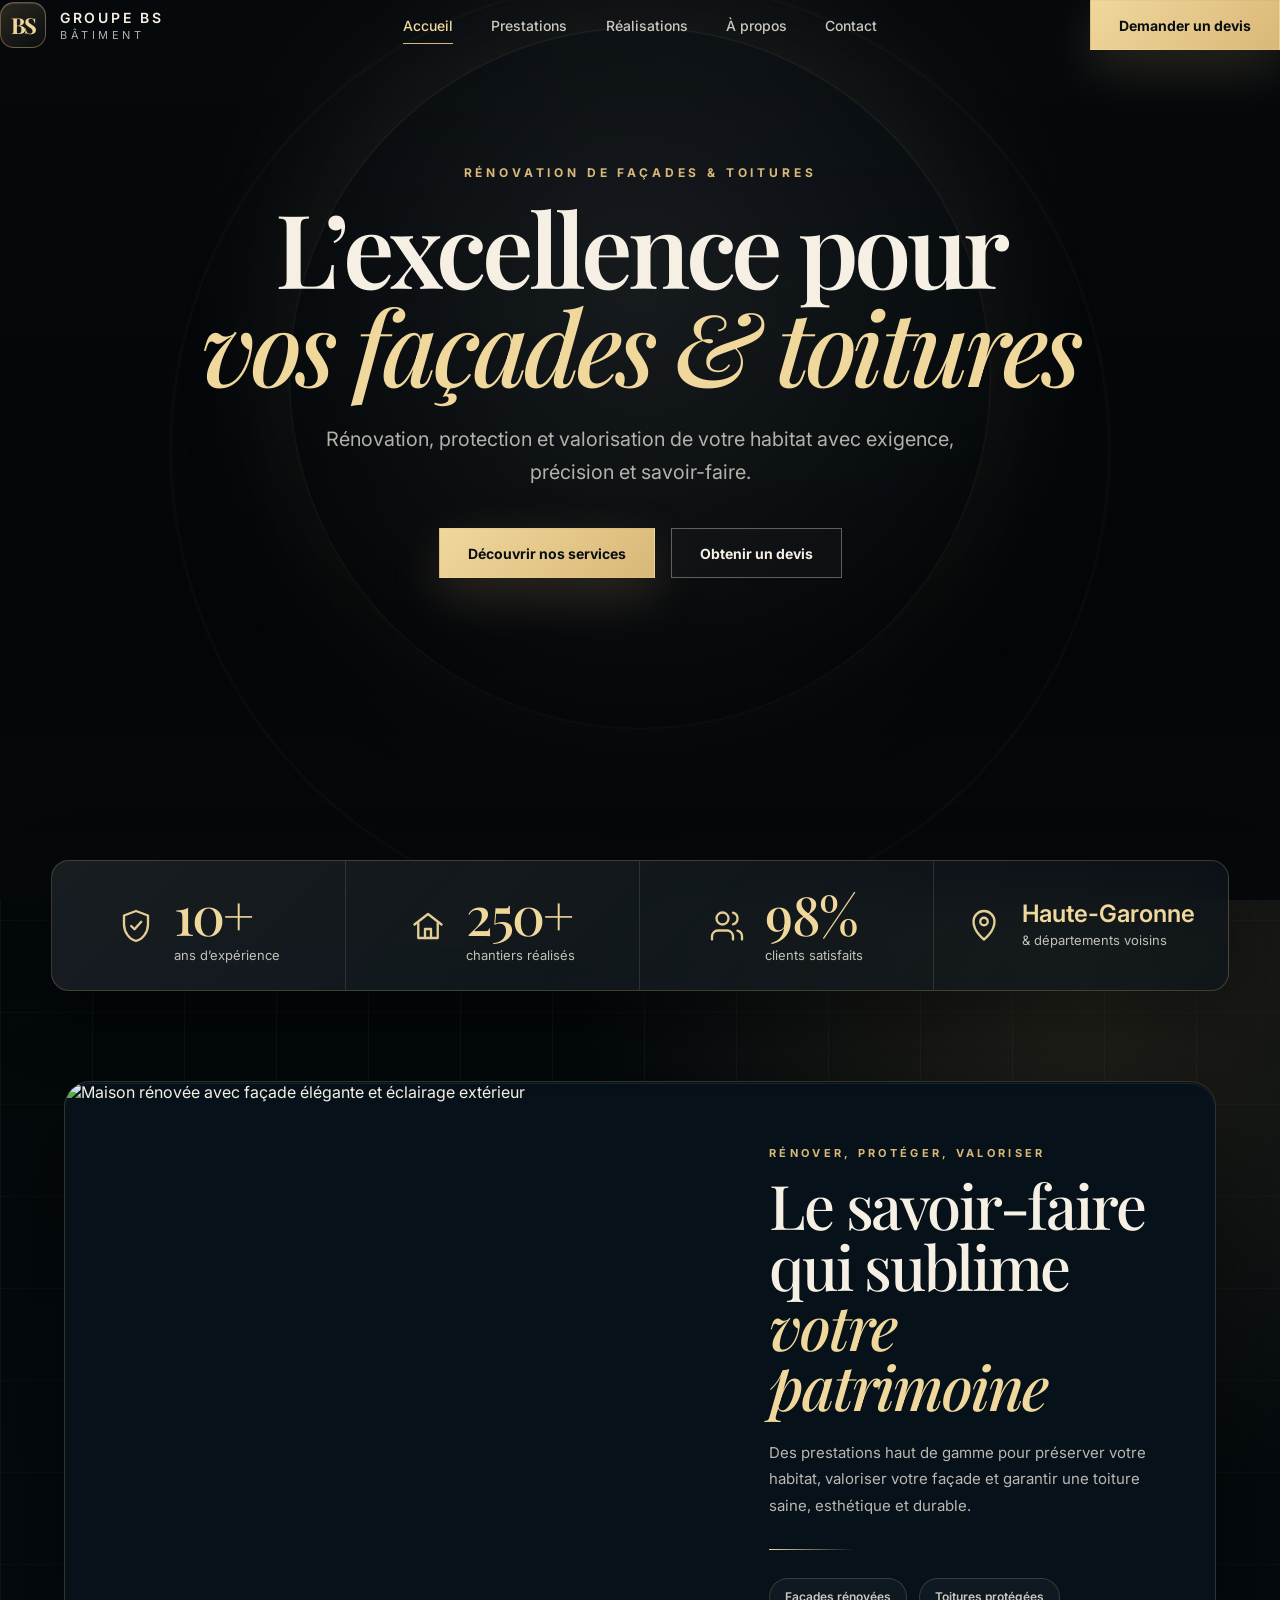
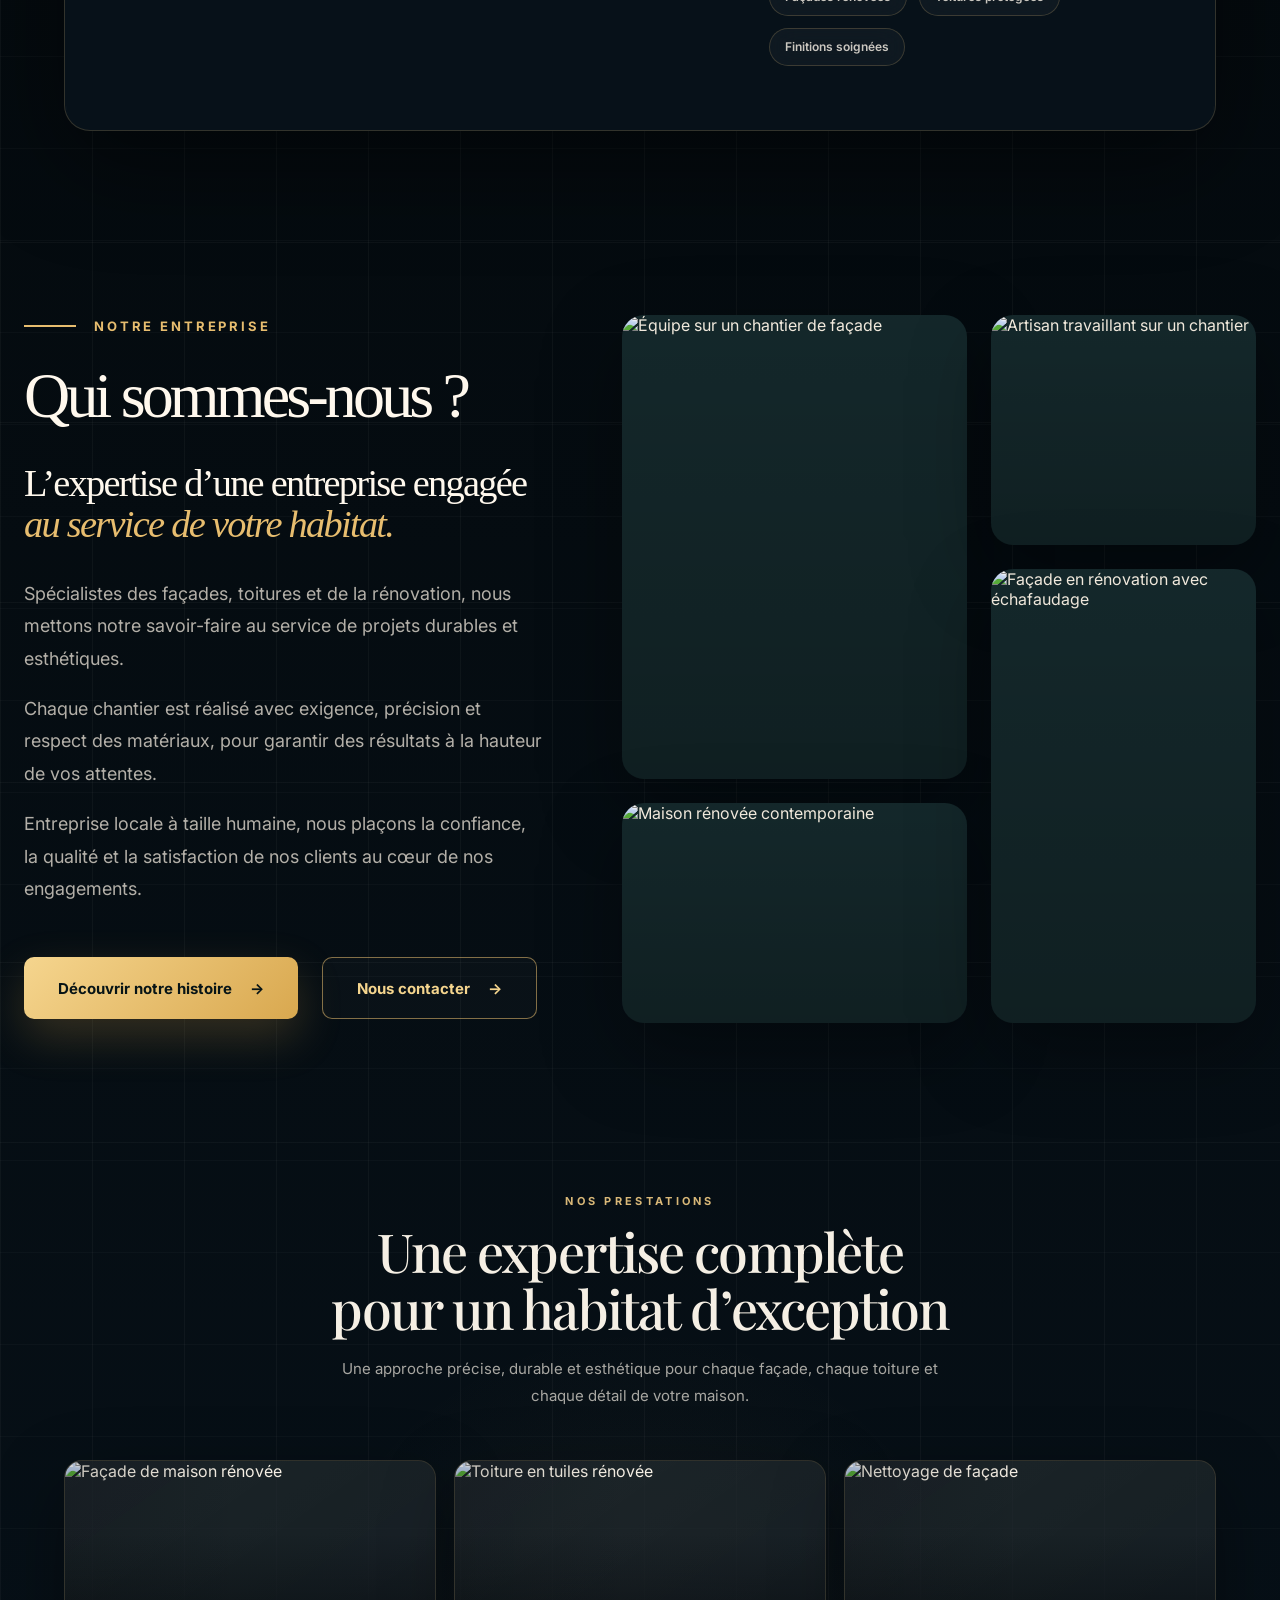
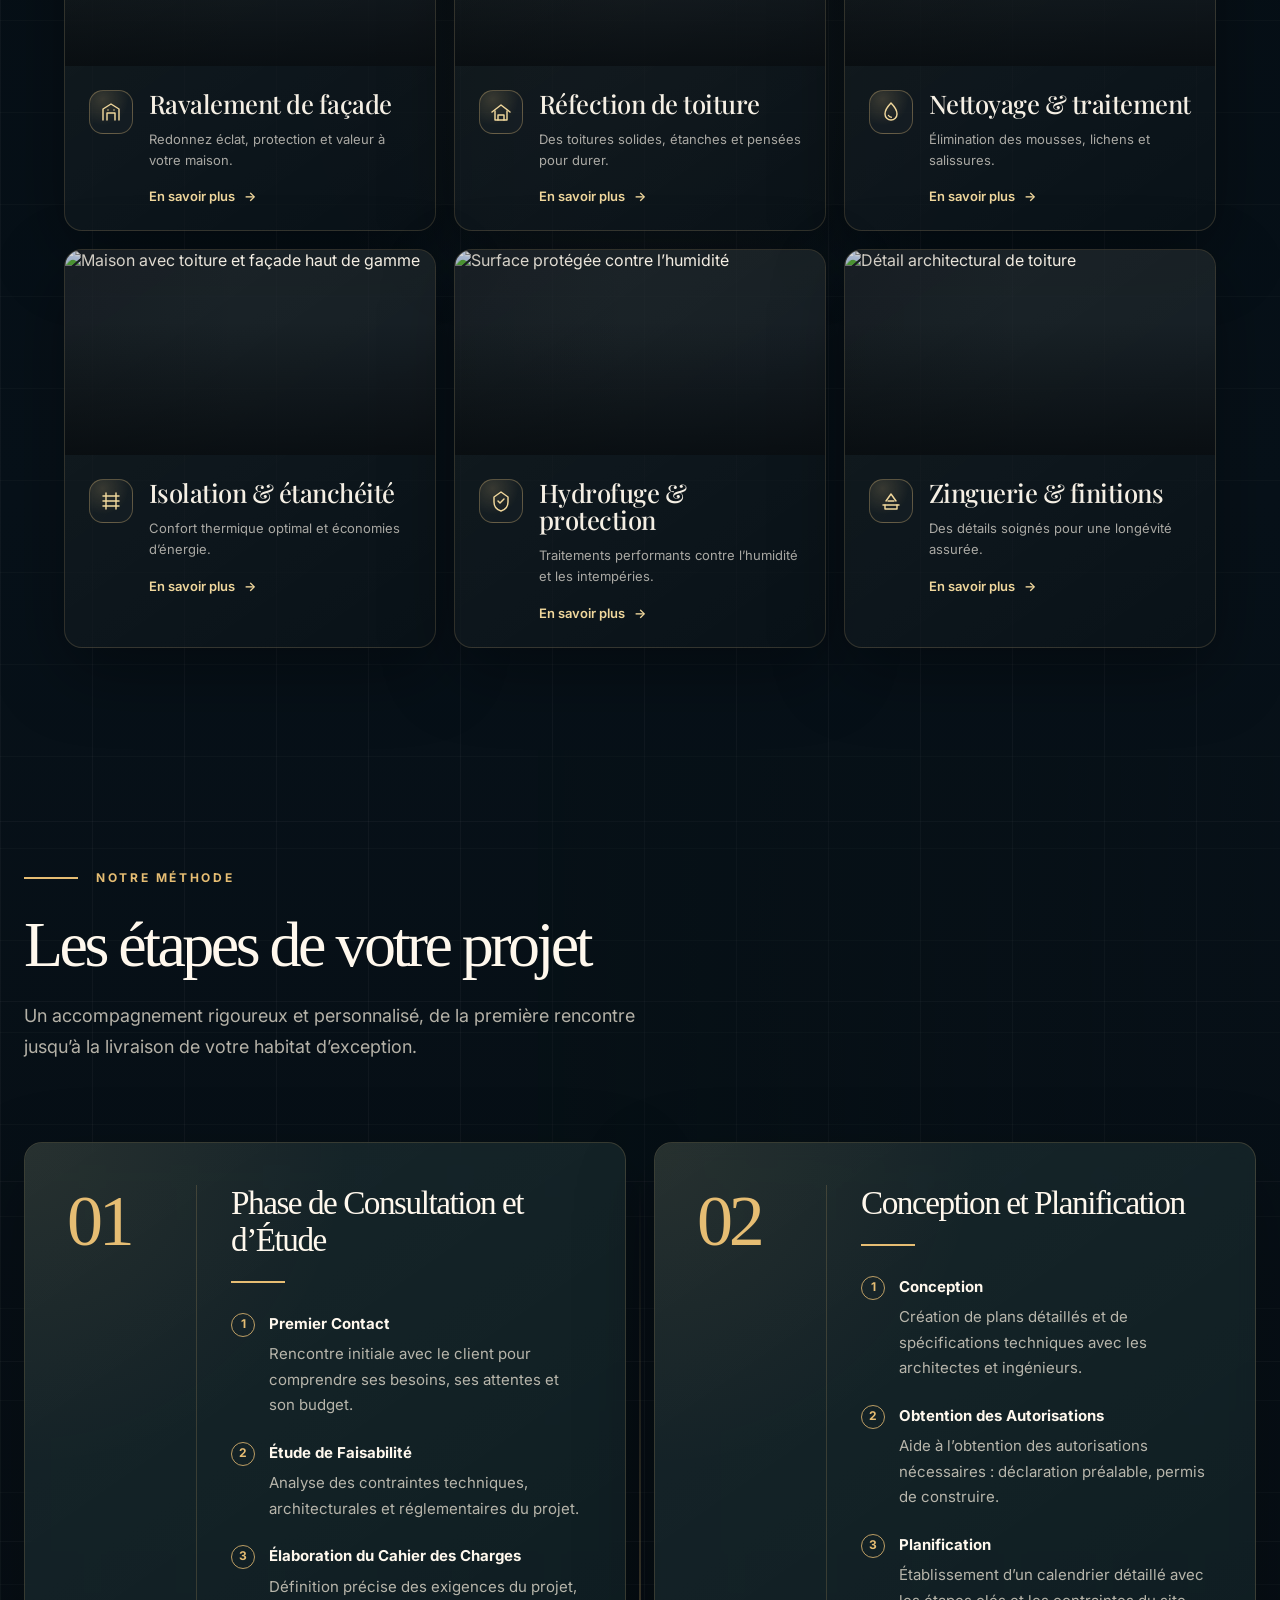
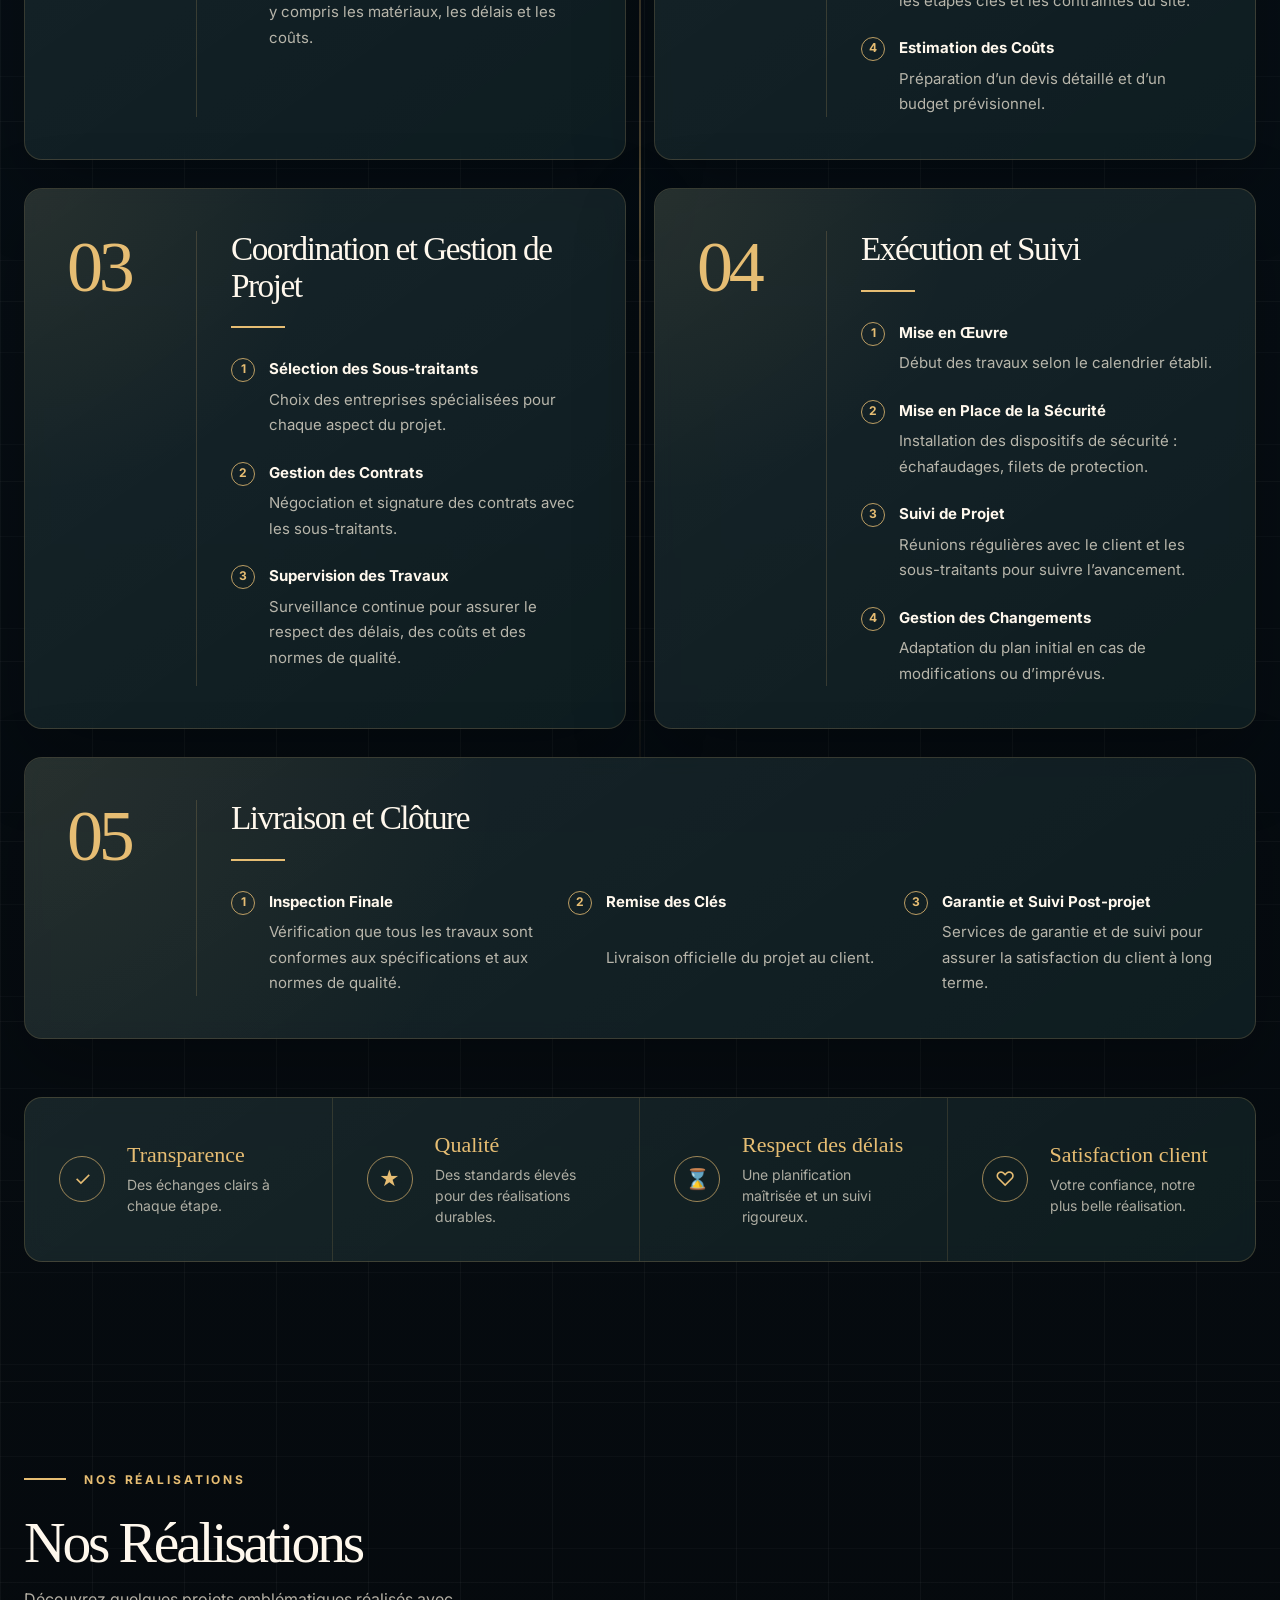
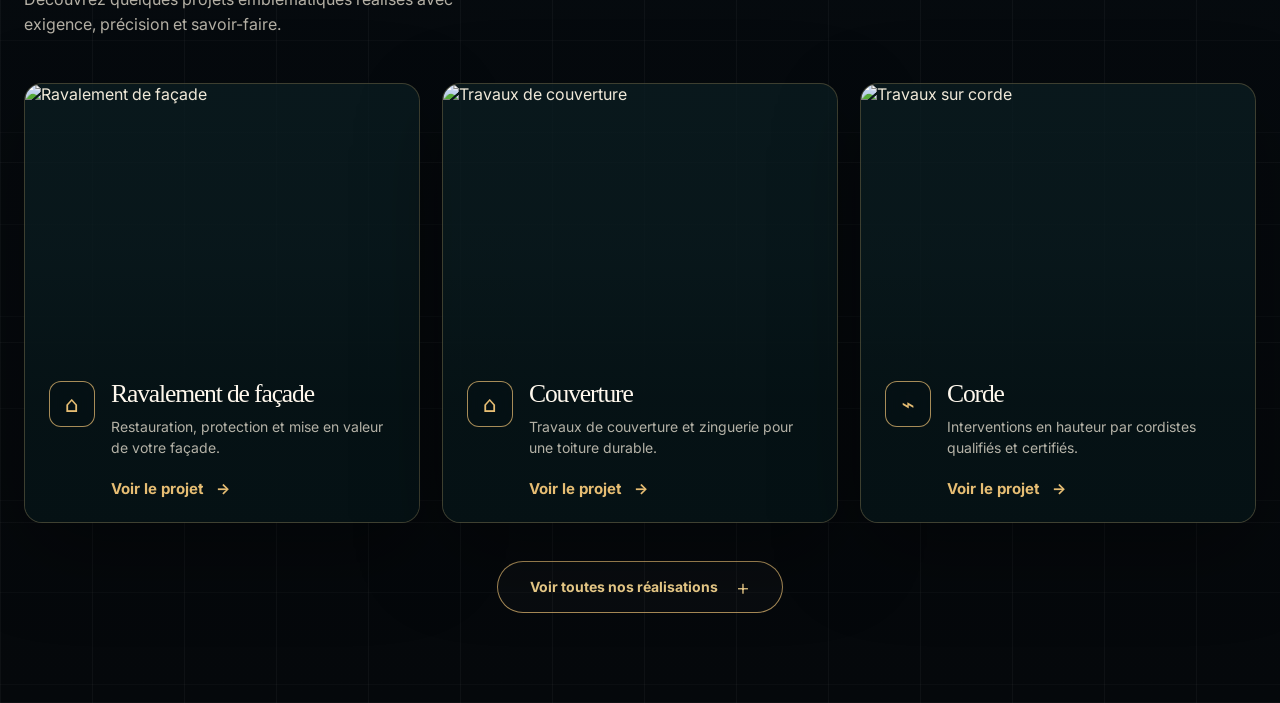
==== index.html @ 9061725f "Add files via upload" ====
<!doctype html>
<html lang="fr">
<head>
  <meta charset="utf-8" />
  <meta name="viewport" content="width=device-width, initial-scale=1" />
  <title>Groupe BS Bâtiment — Rénovation de façades & toitures</title>
  <meta name="description" content="Groupe BS Bâtiment, spécialiste haut de gamme de la rénovation de façades et toitures en Haute-Garonne et départements voisins." />
  <link rel="preconnect" href="https://fonts.googleapis.com">
  <link rel="preconnect" href="https://fonts.gstatic.com" crossorigin>
  <link href="https://fonts.googleapis.com/css2?family=Inter:wght@400;500;600;700&family=Playfair+Display:wght@500;600;700&display=swap" rel="stylesheet">
  <link rel="stylesheet" href="styles.css" />
  <script src="https://unpkg.com/lenis@1.3.11/dist/lenis.min.js"></script>

<script>
  const lenis = new Lenis({
    duration: 1.2,
    smoothWheel: true,
    wheelMultiplier: 0.9,
    touchMultiplier: 1.1,
    easing: function (t) {
      return 1 - Math.pow(1 - t, 4);
    }
  });

  function raf(time) {
    lenis.raf(time);
    requestAnimationFrame(raf);
  }

  requestAnimationFrame(raf);
</script>
</head>
<body>
  <main class="site-shell">
    <section class="hero" aria-label="Accueil Groupe BS Bâtiment">
      <video class="hero-video" autoplay muted loop playsinline>
        <source src="video/videopaye60.mp4" type="video/mp4" />
      </video>
      <div class="hero__veil"></div>
      <header class="navbar">
        <a class="brand" href="#" aria-label="Groupe BS Bâtiment - accueil">
          <span class="brand__mark">BS</span>
          <span class="brand__text">
            <strong>Groupe BS</strong>
            <small>Bâtiment</small>
          </span>
        </a>

        <nav class="navlinks" aria-label="Navigation principale">
          <a href="#" class="is-active">Accueil</a>
          <a href="#prestations">Prestations</a>
          <a href="#realisations">Réalisations</a>
          <a href="#apropos">À propos</a>
          <a href="#contact">Contact</a>
        </nav>

        <a class="btn btn--gold navbar__cta" href="#contact">Demander un devis</a>
      </header>

      <div class="hero__content">
        <p class="eyebrow">Rénovation de façades & toitures</p>
        <h1>L’excellence pour<br><em>vos façades & toitures</em></h1>
        <p class="hero__lead">
          Rénovation, protection et valorisation de votre habitat avec exigence,
          précision et savoir-faire.
        </p>

        <div class="hero__actions" aria-label="Actions principales">
          <a class="btn btn--gold" href="#prestations">Découvrir nos services</a>
          <a class="btn btn--ghost" href="#contact">Obtenir un devis</a>
        </div>
      </div>

      <!-- <div class="showcase" aria-hidden="true">
        <article class="showcase-card showcase-card--left">
          <img src="https://images.unsplash.com/photo-1600585154340-be6161a56a0c?auto=format&fit=crop&w=900&q=85" alt="" />
          <span>Façades d’exception</span>
        </article>

        <div class="chips chips--left">
          <span class="chip"><i>✓</i> Garantie décennale</span>
          <span class="chip"><i>↔</i> Avant / Après</span>
        </div>

        <div class="chips chips--right">
          <span class="chip"><i>✦</i> Finitions haut de gamme</span>
          <span class="chip"><i>⌁</i> Intervention rapide</span>
        </div>

        <article class="showcase-card showcase-card--right">
          <img src="https://images.unsplash.com/photo-1600585154340-be6161a56a0c?auto=format&fit=crop&w=900&q=85" alt="" />
          <span>Toitures durables</span>
        </article>
      </div>-->
    </section>

    <section class="stats" aria-label="Chiffres clés">
      <div class="stat">
        <svg viewBox="0 0 24 24" aria-hidden="true"><path d="M12 2 4 5v6c0 5 3.4 9.7 8 11 4.6-1.3 8-6 8-11V5l-8-3Z"/><path d="m8.8 12 2.2 2.2 4.5-5"/></svg>
        <div>
          <strong>10+</strong>
          <span>ans d’expérience</span>
        </div>
      </div>

      <div class="stat">
        <svg viewBox="0 0 24 24" aria-hidden="true"><path d="M3 11 12 4l9 7"/><path d="M5.5 10v10h13V10"/><path d="M10 20v-6h4v6"/></svg>
        <div>
          <strong>250+</strong>
          <span>chantiers réalisés</span>
        </div>
      </div>

      <div class="stat">
        <svg viewBox="0 0 24 24" aria-hidden="true"><path d="M16 21v-2a4 4 0 0 0-4-4H6a4 4 0 0 0-4 4v2"/><circle cx="9" cy="7" r="4"/><path d="M22 21v-2a4 4 0 0 0-3-3.87"/><path d="M16 3.13a4 4 0 0 1 0 7.75"/></svg>
        <div>
          <strong>98%</strong>
          <span>clients satisfaits</span>
        </div>
      </div>

      <div class="stat stat--location">
        <svg viewBox="0 0 24 24" aria-hidden="true"><path d="M12 21s7-5.2 7-12a7 7 0 0 0-14 0c0 6.8 7 12 7 12Z"/><circle cx="12" cy="9" r="2.5"/></svg>
        <div>
          <strong>Haute-Garonne</strong>
          <span>& départements voisins</span>
        </div>
      </div>
    </section>
    <section class="craft-section" id="savoir-faire">
  <div class="craft-card">
    <img
      class="craft-card__image"
      src="https://images.unsplash.com/photo-1600566753190-17f0baa2a6c3?auto=format&fit=crop&w=1800&q=88"
      alt="Maison rénovée avec façade élégante et éclairage extérieur"
      loading="lazy"
    />

    <div class="craft-card__content">
      <p class="section-kicker">Rénover, protéger, valoriser</p>

      <h2>
        Le savoir-faire<br />
        qui sublime <em>votre patrimoine</em>
      </h2>

      <p>
        Des prestations haut de gamme pour préserver votre habitat,
        valoriser votre façade et garantir une toiture saine, esthétique
        et durable.
      </p>

      <span class="craft-card__line" aria-hidden="true"></span>

      <div class="craft-card__points">
        <span>Façades rénovées</span>
        <span>Toitures protégées</span>
        <span>Finitions soignées</span>
      </div>
    </div>
  </div>
</section>


<section class="about-hero">
  <div class="about-hero__container">
    
    <div class="about-hero__content">
      <div class="about-hero__eyebrow">
        <span></span>
        Notre entreprise
      </div>

      <h1>
        Qui sommes-nous ?
      </h1>

      <h2>
        L’expertise d’une entreprise engagée
        <em>au service de votre habitat.</em>
      </h2>

      <p>
        Spécialistes des façades, toitures et de la rénovation, nous mettons
        notre savoir-faire au service de projets durables et esthétiques.
      </p>

      <p>
        Chaque chantier est réalisé avec exigence, précision et respect des
        matériaux, pour garantir des résultats à la hauteur de vos attentes.
      </p>

      <p>
        Entreprise locale à taille humaine, nous plaçons la confiance, la qualité
        et la satisfaction de nos clients au cœur de nos engagements.
      </p>

      <div class="about-hero__buttons">
        <a href="#histoire" class="btn2 btn2--primary">
          Découvrir notre histoire
          <span>→</span>
        </a>

        <a href="#contact" class="btn2 btn2--secondary">
          Nous contacter
          <span>→</span>
        </a>
      </div>
    </div>

    <div class="about-hero__gallery">
      <div class="about-hero__image about-hero__image--large">
        <img src="images/batimentimg.avif" alt="Équipe sur un chantier de façade">
      </div>

      <div class="about-hero__image about-hero__image--small">
        <img src="images/femmebtp.jpg" alt="Artisan travaillant sur un chantier">
      </div>

      <div class="about-hero__image about-hero__image--wide">
        <img src="images/gbsbboys.png" alt="Maison rénovée contemporaine">
      </div>

      <div class="about-hero__image about-hero__image--tall">
        <img src="images/maisondesign.png" alt="Façade en rénovation avec échafaudage">
      </div>
    </div>

  </div>
</section>


<section class="prestations-section" id="prestations">
  <div class="section-heading">
    <p class="section-kicker">Nos prestations</p>
    <h2>Une expertise complète pour un habitat d’exception</h2>
    <p>
      Une approche précise, durable et esthétique pour chaque façade,
      chaque toiture et chaque détail de votre maison.
    </p>
  </div>

  <div class="prestations-grid">
    <article class="service-card">
      <div class="service-card__media">
        <img
          src="https://images.unsplash.com/photo-1600585154526-990dced4db0d?auto=format&fit=crop&w=900&q=86"
          alt="Façade de maison rénovée"
          loading="lazy"
        />
      </div>

      <div class="service-card__body">
        <span class="service-card__icon" aria-hidden="true">
          <svg viewBox="0 0 24 24">
            <path d="M4 20V9l8-5 8 5v11" />
            <path d="M8 20v-7h8v7" />
            <path d="M9 10h.01M15 10h.01" />
          </svg>
        </span>

        <h3>Ravalement de façade</h3>
        <p>Redonnez éclat, protection et valeur à votre maison.</p>
        <a href="#contact">En savoir plus <span>→</span></a>
      </div>
    </article>

    <article class="service-card">
      <div class="service-card__media">
        <img
          src="https://images.unsplash.com/photo-1620641622317-d2a7ec872e6d?auto=format&fit=crop&w=900&q=86"
          alt="Toiture en tuiles rénovée"
          loading="lazy"
        />
      </div>

      <div class="service-card__body">
        <span class="service-card__icon" aria-hidden="true">
          <svg viewBox="0 0 24 24">
            <path d="M3 12 12 5l9 7" />
            <path d="M6 11v9h12v-9" />
            <path d="M9 20v-5h6v5" />
          </svg>
        </span>

        <h3>Réfection de toiture</h3>
        <p>Des toitures solides, étanches et pensées pour durer.</p>
        <a href="#contact">En savoir plus <span>→</span></a>
      </div>
    </article>

    <article class="service-card">
      <div class="service-card__media">
        <img
          src="https://images.unsplash.com/photo-1600573472591-ee6981cf35b6?auto=format&fit=crop&w=900&q=86"
          alt="Nettoyage de façade"
          loading="lazy"
        />
      </div>

      <div class="service-card__body">
        <span class="service-card__icon" aria-hidden="true">
          <svg viewBox="0 0 24 24">
            <path d="M12 3s6 6.1 6 11a6 6 0 0 1-12 0c0-4.9 6-11 6-11Z" />
            <path d="M9.5 15.5c.7 1.2 1.6 1.8 2.8 1.8" />
          </svg>
        </span>

        <h3>Nettoyage &amp; traitement</h3>
        <p>Élimination des mousses, lichens et salissures.</p>
        <a href="#contact">En savoir plus <span>→</span></a>
      </div>
    </article>

    <article class="service-card">
      <div class="service-card__media">
        <img
          src="https://images.unsplash.com/photo-1513584684374-8bab748fbf90?auto=format&fit=crop&w=900&q=86"
          alt="Maison avec toiture et façade haut de gamme"
          loading="lazy"
        />
      </div>

      <div class="service-card__body">
        <span class="service-card__icon" aria-hidden="true">
          <svg viewBox="0 0 24 24">
            <path d="M4 7h16" />
            <path d="M4 12h16" />
            <path d="M4 17h16" />
            <path d="M7 4v16M17 4v16" />
          </svg>
        </span>

        <h3>Isolation &amp; étanchéité</h3>
        <p>Confort thermique optimal et économies d’énergie.</p>
        <a href="#contact">En savoir plus <span>→</span></a>
      </div>
    </article>

    <article class="service-card">
      <div class="service-card__media">
        <img
          src="https://images.unsplash.com/photo-1518837695005-2083093ee35b?auto=format&fit=crop&w=900&q=86"
          alt="Surface protégée contre l’humidité"
          loading="lazy"
        />
      </div>

      <div class="service-card__body">
        <span class="service-card__icon" aria-hidden="true">
          <svg viewBox="0 0 24 24">
            <path d="M12 3 5 8v5c0 4.6 3 7.9 7 9 4-1.1 7-4.4 7-9V8l-7-5Z" />
            <path d="m9 12 2 2 4-4" />
          </svg>
        </span>

        <h3>Hydrofuge &amp; protection</h3>
        <p>Traitements performants contre l’humidité et les intempéries.</p>
        <a href="#contact">En savoir plus <span>→</span></a>
      </div>
    </article>

    <article class="service-card">
      <div class="service-card__media">
        <img
          src="https://images.unsplash.com/photo-1600607687939-ce8a6c25118c?auto=format&fit=crop&w=900&q=86"
          alt="Détail architectural de toiture"
          loading="lazy"
        />
      </div>

      <div class="service-card__body">
        <span class="service-card__icon" aria-hidden="true">
          <svg viewBox="0 0 24 24">
            <path d="M4 16h16" />
            <path d="M6 16v4h12v-4" />
            <path d="M7 12l5-7 5 7" />
            <path d="M9 12h6" />
          </svg>
        </span>

        <h3>Zinguerie &amp; finitions</h3>
        <p>Des détails soignés pour une longévité assurée.</p>
        <a href="#contact">En savoir plus <span>→</span></a>
      </div>
    </article>
  </div>
</section>
<section class="process-section3" id="methode">
  <div class="process-bg3"></div>

  <div class="process-container3">
    <div class="process-header3">
      <div class="eyebrow3">
        <span></span>
        Notre méthode
      </div>

      <h2>Les étapes de votre projet</h2>

      <p>
        Un accompagnement rigoureux et personnalisé, de la première rencontre
        jusqu’à la livraison de votre habitat d’exception.
      </p>
    </div>

    <div class="process-grid3">

      <article class="process-card3">
        <div class="process-number3">01</div>

        <div class="process-card-content3">
          <h3>Phase de Consultation et d’Étude</h3>
          <div class="process-line3"></div>

          <ul>
            <li>
              <strong>Premier Contact</strong>
              <span>Rencontre initiale avec le client pour comprendre ses besoins, ses attentes et son budget.</span>
            </li>
            <li>
              <strong>Étude de Faisabilité</strong>
              <span>Analyse des contraintes techniques, architecturales et réglementaires du projet.</span>
            </li>
            <li>
              <strong>Élaboration du Cahier des Charges</strong>
              <span>Définition précise des exigences du projet, y compris les matériaux, les délais et les coûts.</span>
            </li>
          </ul>
        </div>
      </article>

      <article class="process-card3">
        <div class="process-number3">02</div>

        <div class="process-card-content3">
          <h3>Conception et Planification</h3>
          <div class="process-line3"></div>

          <ul>
            <li>
              <strong>Conception</strong>
              <span>Création de plans détaillés et de spécifications techniques avec les architectes et ingénieurs.</span>
            </li>
            <li>
              <strong>Obtention des Autorisations</strong>
              <span>Aide à l’obtention des autorisations nécessaires : déclaration préalable, permis de construire.</span>
            </li>
            <li>
              <strong>Planification</strong>
              <span>Établissement d’un calendrier détaillé avec les étapes clés et les contraintes du site.</span>
            </li>
            <li>
              <strong>Estimation des Coûts</strong>
              <span>Préparation d’un devis détaillé et d’un budget prévisionnel.</span>
            </li>
          </ul>
        </div>
      </article>

      <article class="process-card3">
        <div class="process-number3">03</div>

        <div class="process-card-content3">
          <h3>Coordination et Gestion de Projet</h3>
          <div class="process-line3"></div>

          <ul>
            <li>
              <strong>Sélection des Sous-traitants</strong>
              <span>Choix des entreprises spécialisées pour chaque aspect du projet.</span>
            </li>
            <li>
              <strong>Gestion des Contrats</strong>
              <span>Négociation et signature des contrats avec les sous-traitants.</span>
            </li>
            <li>
              <strong>Supervision des Travaux</strong>
              <span>Surveillance continue pour assurer le respect des délais, des coûts et des normes de qualité.</span>
            </li>
          </ul>
        </div>
      </article>

      <article class="process-card3">
        <div class="process-number3">04</div>

        <div class="process-card-content3">
          <h3>Exécution et Suivi</h3>
          <div class="process-line3"></div>

          <ul>
            <li>
              <strong>Mise en Œuvre</strong>
              <span>Début des travaux selon le calendrier établi.</span>
            </li>
            <li>
              <strong>Mise en Place de la Sécurité</strong>
              <span>Installation des dispositifs de sécurité : échafaudages, filets de protection.</span>
            </li>
            <li>
              <strong>Suivi de Projet</strong>
              <span>Réunions régulières avec le client et les sous-traitants pour suivre l’avancement.</span>
            </li>
            <li>
              <strong>Gestion des Changements</strong>
              <span>Adaptation du plan initial en cas de modifications ou d’imprévus.</span>
            </li>
          </ul>
        </div>
      </article>

      <article class="process-card3 process-card3--wide">
        <div class="process-number3">05</div>

        <div class="process-card-content3">
          <h3>Livraison et Clôture</h3>
          <div class="process-line3"></div>

          <ul class="process-list-horizontal3">
            <li>
              <strong>Inspection Finale</strong>
              <span>Vérification que tous les travaux sont conformes aux spécifications et aux normes de qualité.</span>
            </li>
            <li>
              <strong>Remise des Clés</strong>
              <span>Livraison officielle du projet au client.</span>
            </li>
            <li>
              <strong>Garantie et Suivi Post-projet</strong>
              <span>Services de garantie et de suivi pour assurer la satisfaction du client à long terme.</span>
            </li>
          </ul>
        </div>
      </article>

    </div>

    <div class="process-values3">
      <div class="value-item3">
        <div class="value-icon3">✓</div>
        <div>
          <h4>Transparence</h4>
          <p>Des échanges clairs à chaque étape.</p>
        </div>
      </div>

      <div class="value-item3">
        <div class="value-icon3">★</div>
        <div>
          <h4>Qualité</h4>
          <p>Des standards élevés pour des réalisations durables.</p>
        </div>
      </div>

      <div class="value-item3">
        <div class="value-icon3">⌛</div>
        <div>
          <h4>Respect des délais</h4>
          <p>Une planification maîtrisée et un suivi rigoureux.</p>
        </div>
      </div>

      <div class="value-item3">
        <div class="value-icon3">♡</div>
        <div>
          <h4>Satisfaction client</h4>
          <p>Votre confiance, notre plus belle réalisation.</p>
        </div>
      </div>
    </div>
  </div>
</section>

<section class="realisations-section4" id="realisations">
  <div class="realisations-container4">

    <div class="realisations-header4">
      <div class="eyebrow4">
        <span></span>
        Nos réalisations
      </div>

      <h2>Nos Réalisations</h2>

      <p>
        Découvrez quelques projets emblématiques réalisés avec exigence,
        précision et savoir-faire.
      </p>
    </div>

    <div class="realisations-grid4">

      <article class="realisation-card4">
        <div class="realisation-image4">
          <img src="images/realisation1.png" alt="Ravalement de façade">
        </div>

        <div class="realisation-content4">
          <div class="realisation-icon4">
            <span>⌂</span>
          </div>

          <div>
            <h3>Ravalement de façade</h3>
            <p>Restauration, protection et mise en valeur de votre façade.</p>

            <a href="#contact" class="realisation-link4">
              Voir le projet
              <span>→</span>
            </a>
          </div>
        </div>
      </article>

      <article class="realisation-card4">
        <div class="realisation-image4">
          <img src="images/toiture.png" alt="Travaux de couverture">
        </div>

        <div class="realisation-content4">
          <div class="realisation-icon4">
            <span>⌂</span>
          </div>

          <div>
            <h3>Couverture</h3>
            <p>Travaux de couverture et zinguerie pour une toiture durable.</p>

            <a href="#contact" class="realisation-link4">
              Voir le projet
              <span>→</span>
            </a>
          </div>
        </div>
      </article>

      <article class="realisation-card4">
        <div class="realisation-image4">
          <img src="images/corde.png" alt="Travaux sur corde">
        </div>

        <div class="realisation-content4">
          <div class="realisation-icon4">
            <span>⌁</span>
          </div>

          <div>
            <h3>Corde</h3>
            <p>Interventions en hauteur par cordistes qualifiés et certifiés.</p>

            <a href="#contact" class="realisation-link4">
              Voir le projet
              <span>→</span>
            </a>
          </div>
        </div>
      </article>

    </div>

    <div class="realisations-button-wrap4">
      <a href="#contact" class="btn4">
        Voir toutes nos réalisations
        <span>+</span>
      </a>
    </div>

  </div>
</section>
  </main>
</body>
</html>
---- styles.css ----
:root {
  --bg: #05090c;
  --bg-2: #08131a;
  --ink: #f5efe4;
  --muted: rgba(245, 239, 228, .72);
  --soft: rgba(245, 239, 228, .12);
  --line: rgba(221, 185, 126, .22);
  --gold: #d9b878;
  --gold-2: #f0d79c;
  --gold-dark: #9f7741;
  --glass: rgba(6, 14, 20, .58);
  --shadow: 0 28px 90px rgba(0, 0, 0, .52);
  --radius: 26px;
  --font-sans: "Inter", system-ui, -apple-system, BlinkMacSystemFont, "Segoe UI", sans-serif;
  --font-serif: "Playfair Display", Georgia, serif;
}

* {
  box-sizing: border-box;
}

html {
  scroll-behavior: auto;
}

body {
    overscroll-behavior: none;
  margin: 0;
  color: var(--ink);
  font-family: var(--font-sans);
  background:
    radial-gradient(circle at 20% 0%, rgba(49, 88, 102, .38), transparent 30rem),
    radial-gradient(circle at 85% 14%, rgba(217, 184, 120, .14), transparent 32rem),
    linear-gradient(180deg, #020506 0%, #071119 52%, #05080b 100%);
}

img {
  display: block;
  max-width: 100%;
}

a {
  color: inherit;
  text-decoration: none;
}

.site-shell {
  /*width: min(100%, 1560px);*/
  width: 100%;
  margin: 0 auto;
  overflow: hidden;
  background:
    linear-gradient(90deg, rgba(255,255,255,.035) 1px, transparent 1px) 0 0 / 92px 92px,
    linear-gradient(180deg, rgba(255,255,255,.025) 1px, transparent 1px) 0 0 / 92px 92px;
}
.hero {
  position: relative;
  min-height: 100vh;
  overflow: hidden;
  isolation: isolate;
  background: #05090c;
}

.hero-video {
  position: absolute;
  inset: 0;
  z-index: 0;
  width: 100%;
  height: 100%;
  object-fit: cover;
  object-position: center;
  pointer-events: none;
}

.hero::before {
  content: "";
  position: absolute;
  inset: 0;
  z-index: 1;
  background:
    linear-gradient(180deg, rgba(4, 8, 11, .34) 0%, rgba(4, 8, 11, .62) 58%, #05090c 100%),
    linear-gradient(90deg, rgba(3, 7, 10, .96) 0%, rgba(5, 12, 17, .62) 42%, rgba(5, 12, 17, .7) 100%);
  pointer-events: none;
}

.hero-content {
  position: relative;
  z-index: 2;
}
/*
.hero {
  position: relative;
  min-height: 920px;
  padding: 28px clamp(22px, 5vw, 72px) 0;
  background:
    linear-gradient(180deg, rgba(4, 8, 11, .34) 0%, rgba(4, 8, 11, .62) 58%, #05090c 100%),
    linear-gradient(90deg, rgba(3, 7, 10, .96) 0%, rgba(5, 12, 17, .62) 42%, rgba(5, 12, 17, .7) 100%),
    url("https://images.unsplash.com/photo-1600566753376-12c8ab7fb75b?auto=format&fit=crop&w=2200&q=88") center / cover;
  isolation: isolate;
}*/

.hero::before,
.hero::after {
  content: "";
  position: absolute;
  pointer-events: none;
  border-radius: 999px;
  z-index: -1;
}

.hero::before {
  width: 700px;
  height: 700px;
  left: 50%;
  top: 42%;
  transform: translate(-50%, -50%);
  border: 1px solid rgba(217, 184, 120, .11);
  box-shadow:
    inset 0 0 0 1px rgba(255, 255, 255, .02),
    0 0 140px rgba(217, 184, 120, .08);
}

.hero::after {
  width: 1180px;
  height: 1180px;
  left: 50%;
  top: 50%;
  transform: translate(-50%, -50%);
  background: radial-gradient(circle, transparent 0 56%, rgba(217, 184, 120, .06) 56.2%, transparent 56.5%);
  opacity: .55;
}

.hero__veil {
  position: absolute;
  inset: 0;
  background:
    radial-gradient(circle at 50% 33%, rgba(255,255,255,.08), transparent 28rem),
    linear-gradient(180deg, transparent 0%, rgba(0,0,0,.35) 68%, #05090c 100%);
  z-index: -1;
}

.navbar {
  position: relative;
  z-index: 5;
  display: grid;
  grid-template-columns: 1fr auto 1fr;
  align-items: center;
  gap: 28px;
}

.brand {
  display: inline-flex;
  align-items: center;
  gap: 14px;
  width: max-content;
}

.brand__mark {
  display: grid;
  place-items: center;
  width: 46px;
  height: 46px;
  color: var(--gold-2);
  font: 700 22px/1 var(--font-serif);
  letter-spacing: -.08em;
  border: 1px solid rgba(217, 184, 120, .42);
  border-radius: 14px;
  background: linear-gradient(145deg, rgba(217, 184, 120, .18), rgba(255,255,255,.025));
  box-shadow: inset 0 1px 0 rgba(255,255,255,.12);
}

.brand__text {
  display: grid;
  gap: 2px;
  text-transform: uppercase;
  letter-spacing: .17em;
}

.brand__text strong {
  font-size: 14px;
  font-weight: 600;
}

.brand__text small {
  font-size: 11px;
  color: var(--muted);
  letter-spacing: .32em;
}

.navlinks {
  display: flex;
  align-items: center;
  gap: clamp(20px, 3vw, 46px);
  color: rgba(245, 239, 228, .82);
  font-size: 14px;
  font-weight: 500;
}

.navlinks a {
  position: relative;
  padding: 10px 0;
  transition: color .25s ease;
}

.navlinks a::after {
  content: "";
  position: absolute;
  left: 50%;
  bottom: 0;
  width: 0;
  height: 1px;
  background: var(--gold);
  transform: translateX(-50%);
  transition: width .25s ease;
}

.navlinks a:hover,
.navlinks .is-active {
  color: var(--gold-2);
}

.navlinks a:hover::after,
.navlinks .is-active::after {
  width: 100%;
}

.navbar__cta {
  justify-self: end;
}

.btn {
  display: inline-flex;
  align-items: center;
  justify-content: center;
  min-height: 50px;
  padding: 0 28px;
  border-radius: 0;
  font-size: 14px;
  font-weight: 700;
  border: 1px solid transparent;
  transition: transform .25s ease, border-color .25s ease, background .25s ease;
}

.btn:hover {
  transform: translateY(-2px);
}

.btn--gold {
  color: #0a0e10;
  background: linear-gradient(135deg, var(--gold-2), var(--gold));
  box-shadow: 0 18px 50px rgba(217, 184, 120, .18);
}

.btn--ghost {
  color: var(--ink);
  background: rgba(255, 255, 255, .025);
  border-color: rgba(245, 239, 228, .35);
  backdrop-filter: blur(18px);
}

.btn--ghost:hover {
  border-color: rgba(217, 184, 120, .75);
}

.hero__content {
  position: relative;
  z-index: 3;
  width: min(900px, 100%);
  margin: 115px auto 0;
  text-align: center;
}

.eyebrow {
  margin: 0 0 18px;
  color: var(--gold);
  font-size: 12px;
  font-weight: 700;
  letter-spacing: .32em;
  text-transform: uppercase;
}

h1 {
  margin: 0;
  font-family: var(--font-serif);
  font-size: clamp(54px, 8vw, 116px);
  line-height: .96;
  font-weight: 600;
  letter-spacing: -.045em;
  text-wrap: balance;
}

h1 em {
  color: var(--gold-2);
  font-style: italic;
  font-weight: 500;
}

.hero__lead {
  width: min(630px, 100%);
  margin: 28px auto 0;
  color: var(--muted);
  font-size: clamp(16px, 1.55vw, 20px);
  line-height: 1.7;
}

.hero__actions {
  display: flex;
  justify-content: center;
  flex-wrap: wrap;
  gap: 16px;
  margin-top: 38px;
}

.showcase {
  position: relative;
  z-index: 4;
  width: min(1050px, 100%);
  height: 360px;
  margin: 70px auto 0;
}

.showcase::before {
  content: "";
  position: absolute;
  inset: 4% 15%;
  border: 1px solid rgba(217, 184, 120, .10);
  border-radius: 999px;
}

.showcase-card {
  position: absolute;
  top: 20px;
  width: min(280px, 34vw);
  overflow: hidden;
  border: 1px solid rgba(245, 239, 228, .26);
  border-radius: 26px;
  background: rgba(255,255,255,.06);
  box-shadow: var(--shadow);
}

.showcase-card::after {
  content: "";
  position: absolute;
  inset: 0;
  background: linear-gradient(180deg, transparent 42%, rgba(0,0,0,.74));
}

.showcase-card img {
  width: 100%;
  height: 330px;
  object-fit: cover;
}

.showcase-card span {
  position: absolute;
  z-index: 2;
  left: 22px;
  bottom: 22px;
  color: var(--ink);
  font-size: 14px;
  font-weight: 600;
}

.showcase-card--left {
  left: 5%;
  transform: rotate(-6deg);
}

.showcase-card--right {
  right: 5%;
  transform: rotate(6deg);
}

.chips {
  position: absolute;
  top: 78px;
  display: grid;
  gap: 16px;
  width: max-content;
  z-index: 6;
}

.chips--left {
  left: 50%;
  right: auto;
  transform: translateX(calc(-100% - 18px));
}

.chips--right {
  left: 50%;
  right: auto;
  transform: translateX(18px);
}

.chip {
  display: flex;
  align-items: center;
  gap: 10px;
  width: 220px;
  min-width: 0;
  padding: 14px 17px;
  border: 1px solid rgba(217, 184, 120, .24);
  border-radius: 14px;
  color: rgba(245, 239, 228, .86);
  font-size: 13px;
  font-weight: 600;
  line-height: 1.25;
  background: rgba(5, 11, 15, .52);
  backdrop-filter: blur(18px);
  box-shadow: inset 0 1px 0 rgba(255,255,255,.04);
}

.chip i {
  display: grid;
  place-items: center;
  flex: 0 0 auto;
  width: 26px;
  height: 26px;
  color: var(--gold-2);
  font-style: normal;
  border: 1px solid rgba(217, 184, 120, .42);
  border-radius: 999px;
}

.stats {
  position: relative;
  z-index: 8;
  display: grid;
  grid-template-columns: repeat(4, 1fr);
  gap: 0;
  width: min(1360px, calc(100% - clamp(32px, 8vw, 140px)));
  margin: -40px auto 0;
  border: 1px solid rgba(217, 184, 120, .24);
  border-radius: 18px;
  background:
    linear-gradient(135deg, rgba(255,255,255,.075), rgba(255,255,255,.018)),
    rgba(6, 14, 20, .68);
  box-shadow: 0 24px 70px rgba(0,0,0,.42);
  backdrop-filter: blur(22px);
  overflow: hidden;
}

.stat {
  display: flex;
  align-items: center;
  justify-content: center;
  gap: 20px;
  min-height: 128px;
  padding: 26px 22px;
  border-right: 1px solid rgba(245, 239, 228, .12);
}

.stat:last-child {
  border-right: 0;
}

.stat svg {
  width: 36px;
  height: 36px;
  flex: 0 0 auto;
  stroke: var(--gold-2);
  stroke-width: 1.55;
  fill: none;
  stroke-linecap: round;
  stroke-linejoin: round;
  opacity: .95;
}

.stat div {
  display: grid;
  gap: 6px;
}

.stat strong {
  color: var(--gold-2);
  font-family: var(--font-serif);
  font-size: clamp(34px, 4.2vw, 54px);
  font-weight: 500;
  line-height: 1;
  letter-spacing: -.035em;
}

.stat span {
  color: rgba(245, 239, 228, .78);
  font-size: 13px;
  line-height: 1.35;
}

.stat--location strong {
  font-family: var(--font-sans);
  font-size: clamp(20px, 2vw, 24px);
  font-weight: 600;
  letter-spacing: 0;
}

@media (max-width: 1100px) {
  .navbar {
    grid-template-columns: auto auto;
  }

  .navlinks {
    display: none;
  }

  .chips--left {
    left: 50%;
    right: auto;
    transform: translateX(calc(-100% - 12px));
  }

  .chips--right {
    left: 50%;
    right: auto;
    transform: translateX(12px);
  }

  .chip {
    width: 200px;
  }

  .stats {
    grid-template-columns: repeat(2, 1fr);
  }

  .stat:nth-child(2) {
    border-right: 0;
  }

  .stat:nth-child(-n + 2) {
    border-bottom: 1px solid rgba(245, 239, 228, .12);
  }
}

@media (max-width: 760px) {
  .hero {
    min-height: 1050px;
    padding-inline: 18px;
  }

  .navbar__cta {
    display: none;
  }

  .brand__text {
    letter-spacing: .12em;
  }

  .hero__content {
    margin-top: 78px;
  }

  .btn {
    width: 100%;
  }

  .hero__actions {
    width: min(360px, 100%);
    margin-inline: auto;
  }

  .showcase {
    height: 500px;
    margin-top: 56px;
  }

  .showcase-card {
    width: 210px;
  }

  .showcase-card img {
    height: 255px;
  }

  .showcase-card--left {
    left: 5px;
    top: 24px;
  }

  .showcase-card--right {
    right: 5px;
    top: 180px;
  }

  .chips {
    left: 50%;
    right: auto;
    transform: translateX(-50%);
    width: min(320px, 100%);
  }

  .chips--left {
    top: 24px;
  }

  .chips--right {
    top: 168px;
  }

  .chip {
    width: 100%;
  }

  .stats {
    width: calc(100% - 28px);
    margin-top: -16px;
    grid-template-columns: 1fr;
  }

  .stat,
  .stat:nth-child(2) {
    justify-content: flex-start;
    border-right: 0;
    border-bottom: 1px solid rgba(245, 239, 228, .12);
    min-height: 108px;
  }

  .stat:last-child {
    border-bottom: 0;
  }
}



/* ================================
   Bloc savoir-faire
================================ */

.craft-section {
  position: relative;
  padding: clamp(70px, 7vw, 115px) clamp(22px, 5vw, 72px) clamp(46px, 5vw, 80px);
}

.craft-card {
  position: relative;
  width: min(1360px, 100%);
  min-height: 460px;
  margin: 0 auto;
  overflow: hidden;
  border: 1px solid rgba(217, 184, 120, .20);
  border-radius: var(--radius);
  background: #071119;
  box-shadow: 0 34px 100px rgba(0, 0, 0, .46);
}

.craft-card__image {
  position: absolute;
  inset: 0;
  width: 100%;
  height: 100%;
  object-fit: cover;
}

.craft-card::before {
  content: "";
  position: absolute;
  inset: 0;
  z-index: 1;
 /* background:
    linear-gradient(90deg, rgba(4, 8, 11, .12) 0%, rgba(4, 8, 11, .48) 42%, rgba(4, 8, 11, .92) 70%, rgba(4, 8, 11, .97) 100%),
    linear-gradient(180deg, rgba(4, 8, 11, .06) 0%, rgba(4, 8, 11, .52) 100%);*/
}

.craft-card::after {
  content: "";
  position: absolute;
  inset: 1px;
  z-index: 2;
  pointer-events: none;
  border-radius: calc(var(--radius) - 1px);
  box-shadow: inset 0 1px 0 rgba(255, 255, 255, .08);
}

.craft-card__content {
  position: relative;
  z-index: 3;
  display: flex;
  flex-direction: column;
  justify-content: center;
  width: min(510px, 100%);
  min-height: 460px;
  margin-left: auto;
  padding: clamp(38px, 5vw, 76px);
}

.section-kicker {
  margin: 0 0 14px;
  color: var(--gold);
  font-size: 11px;
  font-weight: 700;
  line-height: 1.4;
  letter-spacing: .30em;
  text-transform: uppercase;
}

.craft-card h2,
.section-heading h2 {
  margin: 0;
  color: var(--ink);
  font-family: var(--font-serif);
  font-weight: 500;
  letter-spacing: -.035em;
}

.craft-card h2 {
  font-size: clamp(40px, 4.8vw, 68px);
  line-height: .98;
}

.craft-card h2 em,
.section-heading h2 em {
  color: var(--gold-2);
  font-style: italic;
}

.craft-card p:not(.section-kicker) {
  margin: 24px 0 0;
  color: rgba(245, 239, 228, .75);
  font-size: 15px;
  line-height: 1.75;
}

.craft-card__line {
  display: block;
  width: 86px;
  height: 1px;
  margin-top: 30px;
  background: linear-gradient(90deg, var(--gold-2), transparent);
}

.craft-card__points {
  display: flex;
  flex-wrap: wrap;
  gap: 12px;
  margin-top: 28px;
}

.craft-card__points span {
  display: inline-flex;
  align-items: center;
  min-height: 38px;
  padding: 0 15px;
  color: rgba(245, 239, 228, .82);
  font-size: 12px;
  font-weight: 600;
  border: 1px solid rgba(217, 184, 120, .22);
  border-radius: 999px;
  background: rgba(255, 255, 255, .035);
  backdrop-filter: blur(14px);
}

/* ================================
   Bloc prestations
================================ */

.prestations-section {
  position: relative;
  padding: clamp(34px, 4vw, 58px) clamp(22px, 5vw, 72px) clamp(80px, 8vw, 130px);
}

.prestations-section::before {
  content: "";
  position: absolute;
  top: 12%;
  left: 50%;
  width: 760px;
  height: 760px;
  pointer-events: none;
  background: radial-gradient(circle, rgba(217, 184, 120, .10), transparent 64%);
  transform: translateX(-50%);
  opacity: .55;
}

.section-heading {
  position: relative;
  z-index: 2;
  width: min(820px, 100%);
  margin: 0 auto;
  text-align: center;
}

.section-heading h2 {
  font-size: clamp(36px, 4.2vw, 62px);
  line-height: 1.05;
  text-wrap: balance;
}

.section-heading > p:not(.section-kicker) {
  width: min(620px, 100%);
  margin: 20px auto 0;
  color: rgba(245, 239, 228, .68);
  font-size: 15px;
  line-height: 1.75;
}

.prestations-grid {
  position: relative;
  z-index: 2;
  display: grid;
  grid-template-columns: repeat(3, minmax(0, 1fr));
  gap: 18px;
  width: min(1360px, 100%);
  margin: clamp(36px, 4vw, 58px) auto 0;
}

.service-card {
  overflow: hidden;
  border: 1px solid rgba(217, 184, 120, .18);
  border-radius: 18px;
  background:
    linear-gradient(145deg, rgba(255, 255, 255, .055), rgba(255, 255, 255, .015)),
    rgba(6, 14, 20, .72);
  box-shadow: 0 24px 70px rgba(0, 0, 0, .35);
  transition:
    transform .35s ease,
    border-color .35s ease,
    box-shadow .35s ease;
}

.service-card:hover {
  transform: translateY(-6px);
  border-color: rgba(217, 184, 120, .42);
  box-shadow: 0 34px 95px rgba(0, 0, 0, .48);
}

.service-card__media {
  position: relative;
  height: 205px;
  overflow: hidden;
  background: rgba(255, 255, 255, .04);
}

.service-card__media::after {
  content: "";
  position: absolute;
  inset: 0;
  background:
    linear-gradient(180deg, transparent 35%, rgba(5, 9, 12, .74) 100%),
    linear-gradient(90deg, rgba(5, 9, 12, .18), transparent 48%);
}

.service-card__media img {
  width: 100%;
  height: 100%;
  object-fit: cover;
  transition: transform .65s ease;
}

.service-card:hover .service-card__media img {
  transform: scale(1.075);
}

.service-card__body {
  display: grid;
  grid-template-columns: 44px 1fr;
  column-gap: 16px;
  padding: 24px 24px 26px;
}

.service-card__body > *:not(.service-card__icon) {
  grid-column: 2;
}

.service-card__icon {
  grid-row: 1 / span 3;
  display: grid;
  place-items: center;
  width: 44px;
  height: 44px;
  color: var(--gold-2);
  border: 1px solid rgba(217, 184, 120, .35);
  border-radius: 14px;
  background:
    radial-gradient(circle at 30% 20%, rgba(217, 184, 120, .18), transparent 58%),
    rgba(255, 255, 255, .025);
}

.service-card__icon svg {
  width: 24px;
  height: 24px;
  stroke: currentColor;
  stroke-width: 1.45;
  fill: none;
  stroke-linecap: round;
  stroke-linejoin: round;
}

.service-card h3 {
  margin: 0;
  color: var(--ink);
  font-family: var(--font-serif);
  font-size: clamp(22px, 2vw, 29px);
  font-weight: 500;
  line-height: 1.05;
  letter-spacing: -.02em;
}

.service-card p {
  margin: 12px 0 0;
  color: rgba(245, 239, 228, .68);
  font-size: 13px;
  line-height: 1.6;
}

.service-card a {
  display: inline-flex;
  align-items: center;
  gap: 9px;
  width: max-content;
  margin-top: 18px;
  color: var(--gold-2);
  font-size: 13px;
  font-weight: 600;
}

.service-card a span {
  transition: transform .25s ease;
}

.service-card a:hover span {
  transform: translateX(4px);
}

/* ================================
   Responsive
================================ */

@media (max-width: 1100px) {
  .craft-card::before {
    background:
      linear-gradient(90deg, rgba(4, 8, 11, .28) 0%, rgba(4, 8, 11, .70) 48%, rgba(4, 8, 11, .96) 100%),
      linear-gradient(180deg, rgba(4, 8, 11, .08) 0%, rgba(4, 8, 11, .58) 100%);
  }

  .prestations-grid {
    grid-template-columns: repeat(2, minmax(0, 1fr));
  }
}

@media (max-width: 760px) {
  .craft-section,
  .prestations-section {
    padding-inline: 18px;
  }

  .craft-card {
    min-height: 640px;
  }

  .craft-card::before {
    background:
      linear-gradient(180deg, rgba(4, 8, 11, .10) 0%, rgba(4, 8, 11, .72) 42%, rgba(4, 8, 11, .98) 100%);
  }

  .craft-card__image {
    height: 52%;
  }

  .craft-card__content {
    justify-content: flex-end;
    min-height: 640px;
    margin-left: 0;
    padding: 30px;
  }

  .craft-card h2 {
    font-size: 38px;
  }

  .craft-card__points {
    display: grid;
    grid-template-columns: 1fr;
  }

  .craft-card__points span {
    justify-content: center;
  }

  .section-heading {
    text-align: left;
  }

  .section-heading h2 {
    font-size: 36px;
  }

  .section-heading > p:not(.section-kicker) {
    margin-left: 0;
  }

  .prestations-grid {
    grid-template-columns: 1fr;
  }

  .service-card__media {
    height: 220px;
  }

  .service-card__body {
    grid-template-columns: 40px 1fr;
    padding: 22px;
  }

  .service-card__icon {
    width: 40px;
    height: 40px;
  }
}



/*____________QUI SOMMES NOUS________________*/
.about-hero {
  position: relative;
  overflow: hidden;
  /*background:
    linear-gradient(rgba(11, 26, 28, 0.94), rgba(11, 26, 28, 0.96)),
    repeating-linear-gradient(
      90deg,
      rgba(255, 255, 255, 0.04) 0,
      rgba(255, 255, 255, 0.04) 1px,
      transparent 1px,
      transparent 180px
    );*/
  color: #f7efe2;
  padding: 120px 24px;
}

.about-hero::before {
  content: "";
  position: absolute;
  inset: 0;
  background:
    repeating-linear-gradient(
      0deg,
      rgba(255, 255, 255, 0.035) 0,
      rgba(255, 255, 255, 0.035) 1px,
      transparent 1px,
      transparent 180px
    );
  pointer-events: none;
}

.about-hero__container {
  position: relative;
  z-index: 1;
  width: min(1440px, 100%);
  margin: 0 auto;
  display: grid;
  grid-template-columns: 0.9fr 1.1fr;
  gap: 80px;
  align-items: center;
}

.about-hero__content {
  max-width: 680px;
}

.about-hero__eyebrow {
  display: flex;
  align-items: center;
  gap: 18px;
  margin-bottom: 32px;
  color: #e7bd6f;
  font-size: 13px;
  font-weight: 700;
  letter-spacing: 0.22em;
  text-transform: uppercase;
}

.about-hero__eyebrow span {
  width: 52px;
  height: 2px;
  background: #e7bd6f;
  display: inline-block;
}

.about-hero h1 {
  margin: 0 0 36px;
  font-family: Georgia, "Times New Roman", serif;
  font-size: clamp(40px, 5vw, 72px);
  line-height: 0.95;
  font-weight: 500;
  letter-spacing: -0.06em;
  color: #fff8ed;
}

.about-hero h2 {
  margin: 0 0 34px;
  font-family: Georgia, "Times New Roman", serif;
  font-size: clamp(24px, 3vw, 40px);
  line-height: 1.05;
  font-weight: 500;
  letter-spacing: -0.045em;
  color: #fff8ed;
}

.about-hero h2 em {
  color: #e7bd6f;
  font-style: italic;
  display: inline;
}

.about-hero p {
  margin: 0 0 18px;
  max-width: 620px;
  color: rgba(247, 239, 226, 0.72);
  font-size: 18px;
  line-height: 1.8;
}

.about-hero__buttons {
  display: flex;
  flex-wrap: wrap;
  gap: 24px;
  margin-top: 52px;
}

.btn2 {
  display: inline-flex;
  align-items: center;
  justify-content: center;
  gap: 18px;
  min-height: 62px;
  padding: 0 34px;
  border-radius: 10px;
  font-size: 15px;
  font-weight: 700;
  text-decoration: none;
  transition: transform 0.25s ease, background 0.25s ease, border-color 0.25s ease;
}

.btn2:hover {
  transform: translateY(-3px);
}

.btn2--primary {
  background: linear-gradient(135deg, #f5d58e, #d9a84f);
  color: #071416;
  box-shadow: 0 18px 45px rgba(217, 168, 79, 0.22);
}

.btn2--secondary {
  border: 1px solid rgba(231, 189, 111, 0.55);
  color: #f5d58e;
  background: rgba(255, 255, 255, 0.02);
}

.btn2--secondary:hover {
  background: rgba(231, 189, 111, 0.08);
}

.about-hero__gallery {
  display: grid;
  grid-template-columns: 1.3fr 1fr;
  grid-template-rows: 230px 210px 220px;
  gap: 24px;
}

.about-hero__image {
  position: relative;
  overflow: hidden;
  border-radius: 22px;
  background: #14282b;
  box-shadow: 0 28px 80px rgba(0, 0, 0, 0.34);
}

.about-hero__image::after {
  content: "";
  position: absolute;
  inset: 0;
  background: linear-gradient(
    180deg,
    rgba(0, 0, 0, 0.02),
    rgba(0, 0, 0, 0.22)
  );
}

.about-hero__image img {
  width: 100%;
  height: 100%;
  object-fit: cover;
  display: block;
  transition: transform 0.6s ease;
}

.about-hero__image:hover img {
  transform: scale(1.05);
}

.about-hero__image--large {
  grid-column: 1 / 2;
  grid-row: 1 / 3;
}

.about-hero__image--small {
  grid-column: 2 / 3;
  grid-row: 1 / 2;
}

.about-hero__image--wide {
  grid-column: 1 / 2;
  grid-row: 3 / 4;
}

.about-hero__image--tall {
  grid-column: 2 / 3;
  grid-row: 2 / 4;
}

/* Responsive tablette */
@media (max-width: 1100px) {
  .about-hero {
    padding: 90px 22px;
  }

  .about-hero__container {
    grid-template-columns: 1fr;
    gap: 64px;
  }

  .about-hero__content {
    max-width: 760px;
  }

  .about-hero__gallery {
    grid-template-rows: 260px 220px 240px;
  }
}

/* Responsive mobile */
@media (max-width: 700px) {
  .about-hero {
    padding: 72px 18px;
  }

  .about-hero__eyebrow {
    font-size: 11px;
    gap: 14px;
    margin-bottom: 26px;
  }

  .about-hero__eyebrow span {
    width: 38px;
  }

  .about-hero h1 {
    margin-bottom: 28px;
  }

  .about-hero h2 {
    margin-bottom: 28px;
  }

  .about-hero p {
    font-size: 16px;
    line-height: 1.7;
  }

  .about-hero__buttons {
    margin-top: 38px;
    gap: 14px;
  }

  .btn2 {
    width: 100%;
    min-height: 58px;
    padding: 0 24px;
  }

  .about-hero__gallery {
    grid-template-columns: 1fr;
    grid-template-rows: auto;
    gap: 16px;
  }

  .about-hero__image,
  .about-hero__image--large,
  .about-hero__image--small,
  .about-hero__image--wide,
  .about-hero__image--tall {
    grid-column: auto;
    grid-row: auto;
    height: 260px;
    border-radius: 18px;
  }

  .about-hero__image--small,
  .about-hero__image--wide {
    height: 220px;
  }
}

/* Très petits écrans */
@media (max-width: 420px) {
  .about-hero {
    padding: 58px 16px;
  }

  .about-hero h1 {
    font-size: 48px;
  }

  .about-hero h2 {
    font-size: 30px;
  }

  .about-hero__image,
  .about-hero__image--large,
  .about-hero__image--small,
  .about-hero__image--wide,
  .about-hero__image--tall {
    height: 220px;
  }
}

.process-section3 {
  position: relative;
  overflow: hidden;
  padding: 120px 24px;
  /*background:
    linear-gradient(rgba(5, 17, 20, 0.96), rgba(5, 17, 20, 0.98)),
    repeating-linear-gradient(
      90deg,
      rgba(255, 255, 255, 0.04) 0,
      rgba(255, 255, 255, 0.04) 1px,
      transparent 1px,
      transparent 180px
    );*/
  color: #f8f0df;
}

.process-section3::before {
  content: "";
  position: absolute;
  inset: 0;
  background:
    repeating-linear-gradient(
      0deg,
      rgba(255, 255, 255, 0.035) 0,
      rgba(255, 255, 255, 0.035) 1px,
      transparent 1px,
      transparent 180px
    );
  pointer-events: none;
}

.process-bg3 {
  position: absolute;
  top: 0;
  right: 0;
  width: 58%;
  height: 420px;
  background:
    linear-gradient(90deg, rgba(5, 17, 20, 0.96), rgba(5, 17, 20, 0.35)),
    url("images/chantier-facade.jpg") center/cover no-repeat;
  opacity: 0.32;
  pointer-events: none;
}

.process-container3 {
  position: relative;
  z-index: 1;
  width: min(1380px, 100%);
  margin: 0 auto;
}

.process-header3 {
  max-width: 760px;
  margin-bottom: 80px;
}

.eyebrow3 {
  display: flex;
  align-items: center;
  gap: 18px;
  margin-bottom: 28px;
  color: #e6bd73;
  font-size: 12px;
  font-weight: 700;
  letter-spacing: 0.22em;
  text-transform: uppercase;
}

.eyebrow3 span {
  display: block;
  width: 54px;
  height: 2px;
  background: #e6bd73;
}

.process-header3 h2 {
  margin: 0 0 24px;
  font-family: Georgia, "Times New Roman", serif;
  font-size: clamp(42px, 5vw, 78px);
  line-height: 1;
  font-weight: 500;
  letter-spacing: -0.055em;
  color: #fff8ed;
}

.process-header3 p {
  max-width: 620px;
  margin: 0;
  color: rgba(248, 240, 223, 0.72);
  font-size: 18px;
  line-height: 1.7;
}

.process-grid3 {
  position: relative;
  display: grid;
  grid-template-columns: repeat(2, 1fr);
  gap: 28px;
}

.process-grid3::before {
  content: "";
  position: absolute;
  top: 40px;
  bottom: 200px;
  left: 50%;
  width: 1px;
  background: linear-gradient(
    180deg,
    transparent,
    rgba(230, 189, 115, 0.8),
    transparent
  );
  transform: translateX(-50%);
}

.process-card3 {
  position: relative;
  display: grid;
  grid-template-columns: 130px 1fr;
  gap: 34px;
  min-height: 360px;
  padding: 42px;
  border: 1px solid rgba(230, 189, 115, 0.18);
  border-radius: 18px;
  background:
    linear-gradient(145deg, rgba(255, 255, 255, 0.055), rgba(255, 255, 255, 0.018)),
    rgba(12, 30, 34, 0.72);
  box-shadow: 0 28px 80px rgba(0, 0, 0, 0.26);
  backdrop-filter: blur(10px);
}

.process-card3::after {
  content: "";
  position: absolute;
  inset: 0;
  border-radius: 18px;
  background: radial-gradient(circle at top left, rgba(230, 189, 115, 0.08), transparent 38%);
  pointer-events: none;
}

.process-card3--wide {
  grid-column: 1 / -1;
  min-height: auto;
}

.process-number3 {
  position: relative;
  z-index: 1;
  padding-right: 30px;
  border-right: 1px solid rgba(230, 189, 115, 0.18);
  font-family: Georgia, "Times New Roman", serif;
  font-size: 72px;
  line-height: 1;
  color: #e6bd73;
  letter-spacing: -0.06em;
}

.process-card-content3 {
  position: relative;
  z-index: 1;
}

.process-card-content3 h3 {
  margin: 0;
  max-width: 460px;
  font-family: Georgia, "Times New Roman", serif;
  font-size: clamp(28px, 2.6vw, 42px);
  line-height: 1.1;
  font-weight: 500;
  letter-spacing: -0.045em;
  color: #fff8ed;
}

.process-line3 {
  width: 54px;
  height: 2px;
  margin: 22px 0 28px;
  background: #e6bd73;
}

.process-card-content3 ul {
  display: grid;
  gap: 22px;
  margin: 0;
  padding: 0;
  list-style: none;
  counter-reset: step3;
}

.process-card-content3 li {
  position: relative;
  display: grid;
  gap: 5px;
  padding-left: 38px;
  color: rgba(248, 240, 223, 0.72);
  font-size: 15px;
  line-height: 1.7;
  counter-increment: step3;
}

.process-card-content3 li::before {
  content: counter(step3);
  position: absolute;
  top: 2px;
  left: 0;
  width: 22px;
  height: 22px;
  border: 1px solid rgba(230, 189, 115, 0.8);
  border-radius: 50%;
  color: #e6bd73;
  font-size: 12px;
  font-weight: 700;
  line-height: 20px;
  text-align: center;
}

.process-card-content3 li strong {
  color: #fff8ed;
  font-size: 15px;
  font-weight: 700;
}

.process-card-content3 li span {
  display: block;
}

.process-list-horizontal3 {
  grid-template-columns: repeat(3, 1fr);
  gap: 28px !important;
}

.process-values3 {
  display: grid;
  grid-template-columns: repeat(4, 1fr);
  margin-top: 58px;
  border: 1px solid rgba(230, 189, 115, 0.2);
  border-radius: 18px;
  background:
    linear-gradient(145deg, rgba(255, 255, 255, 0.055), rgba(255, 255, 255, 0.018)),
    rgba(12, 30, 34, 0.7);
  overflow: hidden;
  backdrop-filter: blur(10px);
}

.value-item3 {
  display: flex;
  align-items: center;
  gap: 22px;
  padding: 34px;
  border-right: 1px solid rgba(230, 189, 115, 0.14);
}

.value-item3:last-child {
  border-right: none;
}

.value-icon3 {
  flex: 0 0 auto;
  width: 46px;
  height: 46px;
  border: 1px solid rgba(230, 189, 115, 0.65);
  border-radius: 50%;
  color: #e6bd73;
  display: flex;
  align-items: center;
  justify-content: center;
  font-size: 20px;
}

.value-item3 h4 {
  margin: 0 0 6px;
  color: #e6bd73;
  font-family: Georgia, "Times New Roman", serif;
  font-size: 22px;
  font-weight: 500;
}

.value-item3 p {
  margin: 0;
  color: rgba(248, 240, 223, 0.68);
  font-size: 14px;
  line-height: 1.5;
}

/* Tablette */
@media (max-width: 1100px) {
  .process-section3 {
    padding: 90px 22px;
  }

  .process-bg3 {
    width: 100%;
    height: 340px;
    opacity: 0.22;
  }

  .process-header3 {
    margin-bottom: 56px;
  }

  .process-grid3 {
    grid-template-columns: 1fr;
  }

  .process-grid3::before {
    display: none;
  }

  .process-card3,
  .process-card3--wide {
    grid-column: auto;
  }

  .process-list-horizontal3 {
    grid-template-columns: 1fr;
  }

  .process-values3 {
    grid-template-columns: repeat(2, 1fr);
  }

  .value-item3:nth-child(2) {
    border-right: none;
  }

  .value-item3:nth-child(1),
  .value-item3:nth-child(2) {
    border-bottom: 1px solid rgba(230, 189, 115, 0.14);
  }
}

/* Mobile */
@media (max-width: 700px) {
  .process-section3 {
    padding: 72px 18px;
  }

  .eyebrow3 {
    gap: 14px;
    margin-bottom: 24px;
    font-size: 11px;
  }

  .eyebrow3 span {
    width: 38px;
  }

  .process-header3 h2 {
    font-size: 42px;
  }

  .process-header3 p {
    font-size: 16px;
  }

  .process-card3 {
    grid-template-columns: 1fr;
    gap: 22px;
    min-height: auto;
    padding: 30px 24px;
    border-radius: 16px;
  }

  .process-number3 {
    padding-right: 0;
    padding-bottom: 20px;
    border-right: none;
    border-bottom: 1px solid rgba(230, 189, 115, 0.18);
    font-size: 58px;
  }

  .process-card-content3 h3 {
    font-size: 30px;
  }

  .process-card-content3 li {
    font-size: 14px;
    line-height: 1.65;
  }

  .process-values3 {
    grid-template-columns: 1fr;
    margin-top: 36px;
  }

  .value-item3 {
    padding: 26px 24px;
    border-right: none;
    border-bottom: 1px solid rgba(230, 189, 115, 0.14);
  }

  .value-item3:last-child {
    border-bottom: none;
  }
}

/* Très petit mobile */
@media (max-width: 420px) {
  .process-section3 {
    padding: 58px 16px;
  }

  .process-header3 h2 {
    font-size: 36px;
  }

  .process-card3 {
    padding: 26px 20px;
  }

  .process-card-content3 h3 {
    font-size: 27px;
  }

  .process-number3 {
    font-size: 52px;
  }

  .value-item3 {
    align-items: flex-start;
  }
}


.realisations-section4 {
  position: relative;
  overflow: hidden;
  padding: 90px 24px;
  /*background:
    linear-gradient(rgba(5, 17, 20, 0.96), rgba(5, 17, 20, 0.98)),
    repeating-linear-gradient(
      90deg,
      rgba(255, 255, 255, 0.04) 0,
      rgba(255, 255, 255, 0.04) 1px,
      transparent 1px,
      transparent 180px
    );*/
  color: #f8f0df;
}

.realisations-section4::before {
  content: "";
  position: absolute;
  inset: 0;
  background:
    repeating-linear-gradient(
      0deg,
      rgba(255, 255, 255, 0.035) 0,
      rgba(255, 255, 255, 0.035) 1px,
      transparent 1px,
      transparent 180px
    );
  pointer-events: none;
}

.realisations-container4 {
  position: relative;
  z-index: 1;
  width: min(1380px, 100%);
  margin: 0 auto;
}

.realisations-header4 {
  max-width: 620px;
  margin-bottom: 46px;
}

.eyebrow4 {
  display: flex;
  align-items: center;
  gap: 18px;
  margin-bottom: 28px;
  color: #e6bd73;
  font-size: 12px;
  font-weight: 700;
  letter-spacing: 0.24em;
  text-transform: uppercase;
}

.eyebrow4 span {
  display: block;
  width: 42px;
  height: 2px;
  background: #e6bd73;
}

.realisations-header4 h2 {
  margin: 0 0 16px;
  font-family: Georgia, "Times New Roman", serif;
  font-size: clamp(38px, 4.5vw, 68px);
  line-height: 0.98;
  font-weight: 500;
  letter-spacing: -0.055em;
  color: #fff8ed;
}

.realisations-header4 p {
  margin: 0;
  color: rgba(248, 240, 223, 0.72);
  max-width: 500px;
  font-size: 16px;
  line-height: 1.55;
}

.realisations-grid4 {
  display: grid;
  grid-template-columns: repeat(3, 1fr);
  gap: 22px;
}

.realisation-card4 {
  position: relative;
  overflow: hidden;
  min-height: 440px;
  border-radius: 18px;
  border: 1px solid rgba(230, 189, 115, 0.24);
  background: rgba(12, 30, 34, 0.74);
  box-shadow: 0 30px 85px rgba(0, 0, 0, 0.34);
  transition: transform 0.35s ease, border-color 0.35s ease, box-shadow 0.35s ease;
}

.realisation-card4:hover {
  transform: translateY(-8px);
  border-color: rgba(230, 189, 115, 0.58);
  box-shadow: 0 38px 95px rgba(0, 0, 0, 0.46);
}

.realisation-image4 {
  position: absolute;
  inset: 0;
  overflow: hidden;
}

.realisation-image4::after {
  content: "";
  position: absolute;
  inset: 0;
  background:
    linear-gradient(
      180deg,
      rgba(5, 17, 20, 0.02) 0%,
      rgba(5, 17, 20, 0.18) 38%,
      rgba(5, 17, 20, 0.88) 72%,
      rgba(5, 17, 20, 0.98) 100%
    );
}

.realisation-image4 img {
  width: 100%;
  height: 100%;
  object-fit: cover;
  transition: transform 0.75s ease;
}

.realisation-card4:hover .realisation-image4 img {
  transform: scale(1.06);
}

.realisation-content4 {
  position: absolute;
  left: 24px;
  right: 24px;
  bottom: 24px;
  z-index: 2;
  display: grid;
  grid-template-columns: 46px 1fr;
  gap: 16px;
  align-items: start;
}

.realisation-icon4 {
  width: 46px;
  height: 46px;
  border: 1px solid rgba(230, 189, 115, 0.72);
  border-radius: 12px;
  color: #e6bd73;
  display: flex;
  align-items: center;
  justify-content: center;
  background: rgba(5, 17, 20, 0.46);
  backdrop-filter: blur(8px);
}

.realisation-icon4 span {
  font-size: 22px;
  line-height: 1;
}

.realisation-content4 h3 {
  font-family: Georgia, "Times New Roman", serif;
  margin: 0 0 8px;
  font-size: clamp(23px, 2vw, 32px);
  line-height: 1.05;
  font-weight: 500;
  letter-spacing: -0.045em;
  color: #fff8ed;
}

.realisation-content4 p {
  color: rgba(248, 240, 223, 0.72);
  margin: 0 0 20px;
  font-size: 14px;
  line-height: 1.5;
}

.realisation-link4 {
  display: inline-flex;
  align-items: center;
  gap: 12px;
  color: #e6bd73;
  font-size: 15px;
  font-weight: 700;
  text-decoration: none;
  transition: gap 0.25s ease, color 0.25s ease;
}

.realisation-link4:hover {
  gap: 10px;
  font-size: 13px;
  color: #f7d995;
}

.realisations-button-wrap4 {
  display: flex;
  justify-content: center;
  margin-top: 38px;
}

.btn4 {
  display: inline-flex;
  align-items: center;
  justify-content: center;
  min-height: 52px;
  padding: 0 32px;
  gap: 18px;
  font-size: 14px;
  border-radius: 999px;
  border: 1px solid rgba(230, 189, 115, 0.72);
  background: rgba(255, 255, 255, 0.02);
  color: #f4d48e;
  font-weight: 700;
  text-decoration: none;
  transition: transform 0.25s ease, background 0.25s ease, border-color 0.25s ease;
}

.btn4 span {
  font-size: 22px;
  font-weight: 300;
  line-height: 1;
}

.btn4:hover {
  transform: translateY(-3px);
  background: rgba(230, 189, 115, 0.08);
  border-color: rgba(230, 189, 115, 1);
}

/* Tablette */
@media (max-width: 1100px) {
  .realisations-section4 {
    padding: 90px 22px;
  }

  .realisations-grid4 {
    grid-template-columns: 1fr;
    gap: 26px;
  }

  .realisation-card4 {
    min-height: 440px;
  }

  .realisation-content4 {
    max-width: 620px;
  }
}

/* Mobile */
@media (max-width: 700px) {
  .realisations-section4 {
    padding: 72px 18px;
  }

  .realisations-header4 {
    margin-bottom: 44px;
  }

  .eyebrow4 {
    gap: 14px;
    margin-bottom: 24px;
    font-size: 11px;
  }

  .eyebrow4 span {
    width: 38px;
  }

  .realisations-header4 h2 {
    font-size: 48px;
  }

  .realisations-header4 p {
    font-size: 16px;
    line-height: 1.7;
  }

  .realisation-card4 {
    min-height: 430px;
    border-radius: 18px;
  }

  .realisation-content4 {
    left: 24px;
    right: 24px;
    bottom: 26px;
    grid-template-columns: 1fr;
    gap: 18px;
  }

  .realisation-icon4 {
    width: 52px;
    height: 52px;
    border-radius: 13px;
  }

  .realisation-content4 h3 {
    font-size: 32px;
  }

  .realisation-content4 p {
    margin-bottom: 24px;
    font-size: 15px;
  }

  .realisations-button-wrap4 {
    margin-top: 38px;
  }

  .btn4 {
    width: 100%;
    min-height: 58px;
    padding: 0 24px;
    gap: 18px;
    font-size: 15px;
  }
}

/* Très petit mobile */
@media (max-width: 420px) {
  .realisations-section4 {
    padding: 58px 16px;
  }

  .realisations-header4 h2 {
    font-size: 40px;
  }

  .realisation-card4 {
    min-height: 390px;
  }

  .realisation-content4 {
    left: 20px;
    right: 20px;
    bottom: 22px;
  }

  .realisation-content4 h3 {
    font-size: 29px;
  }
}
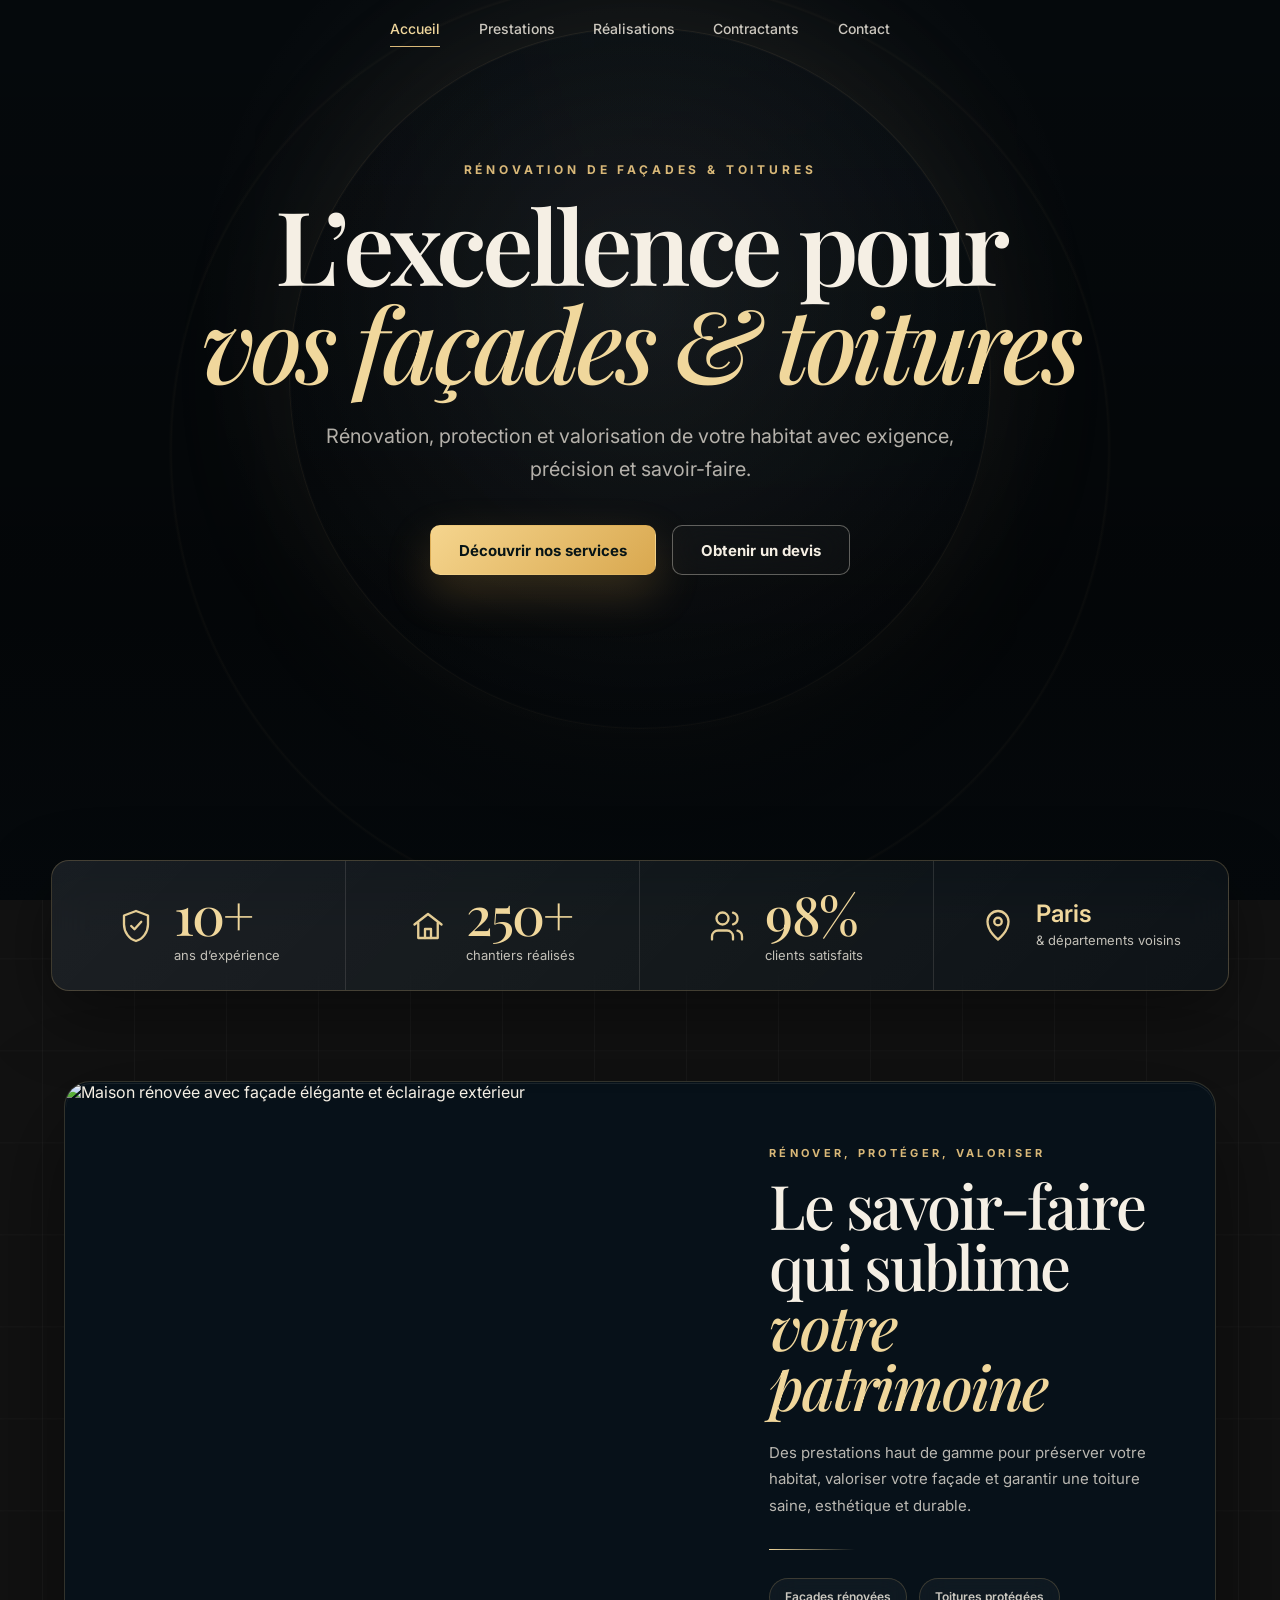
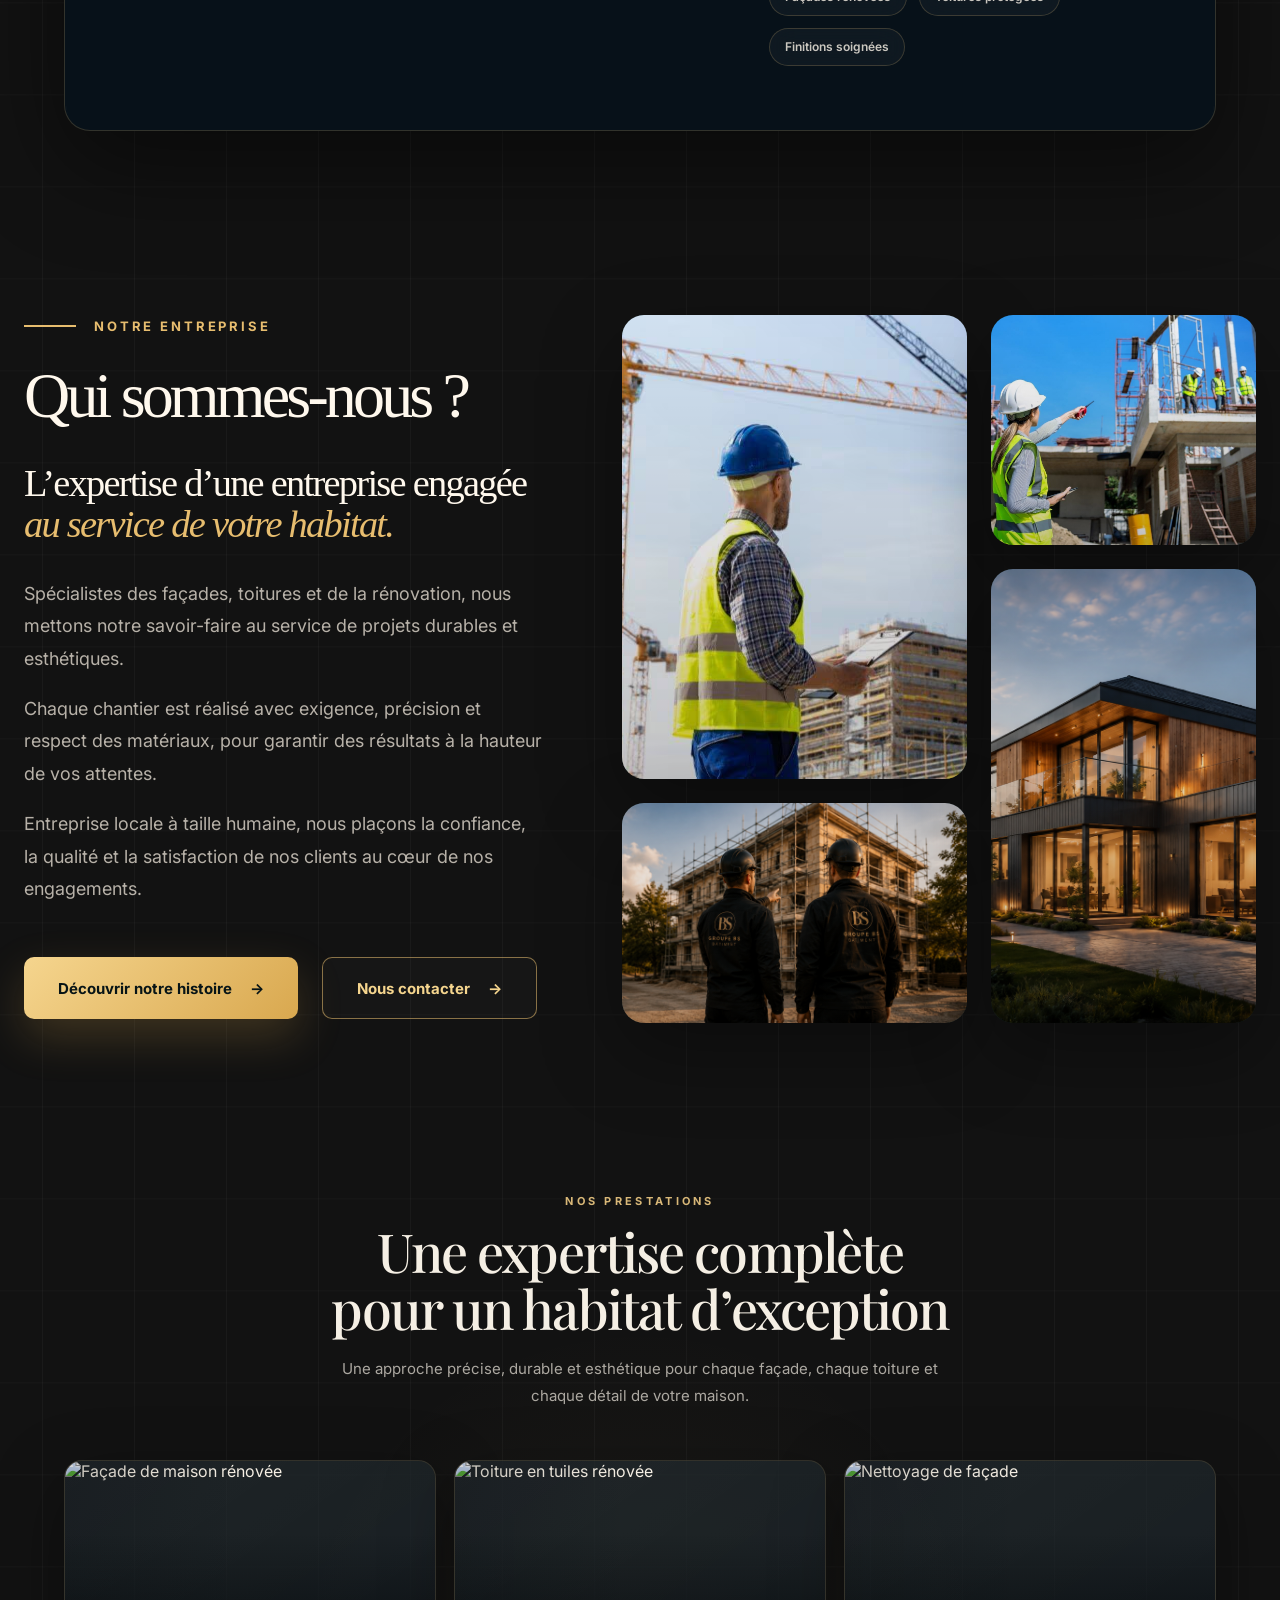
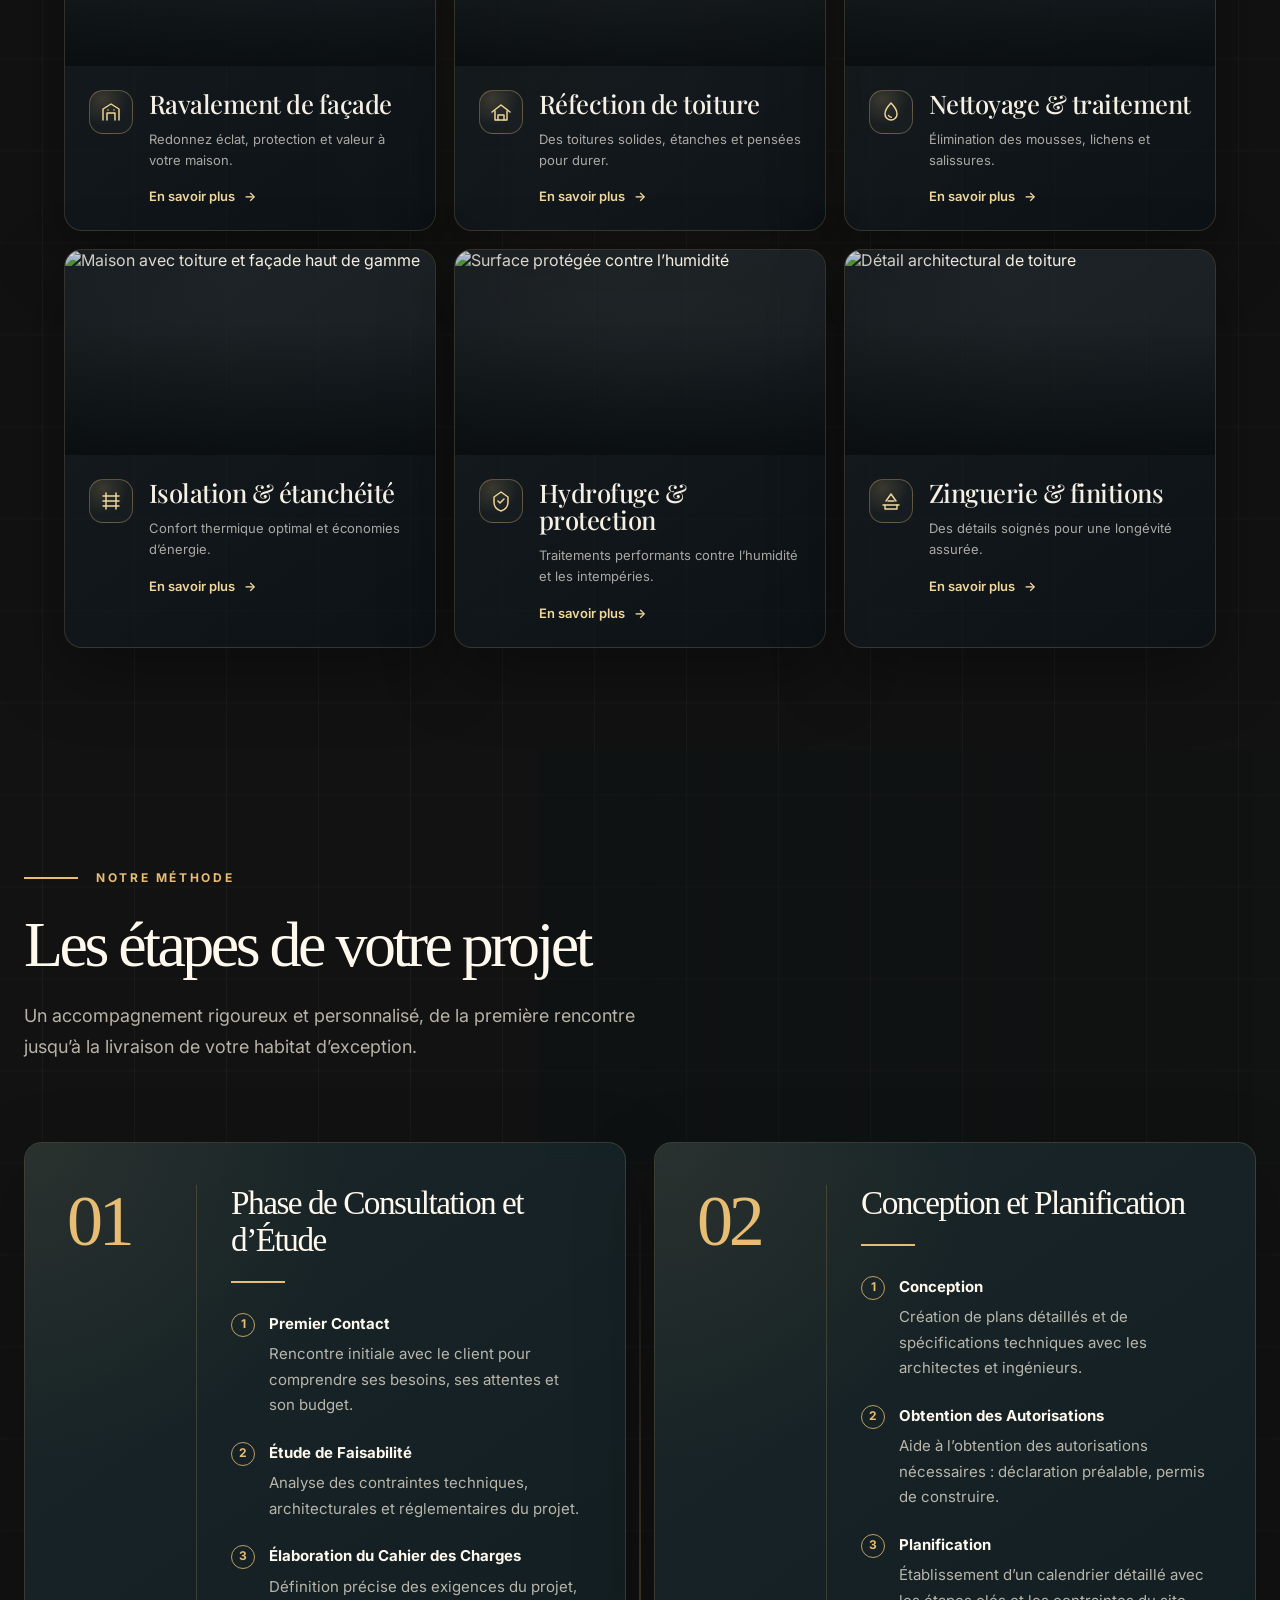
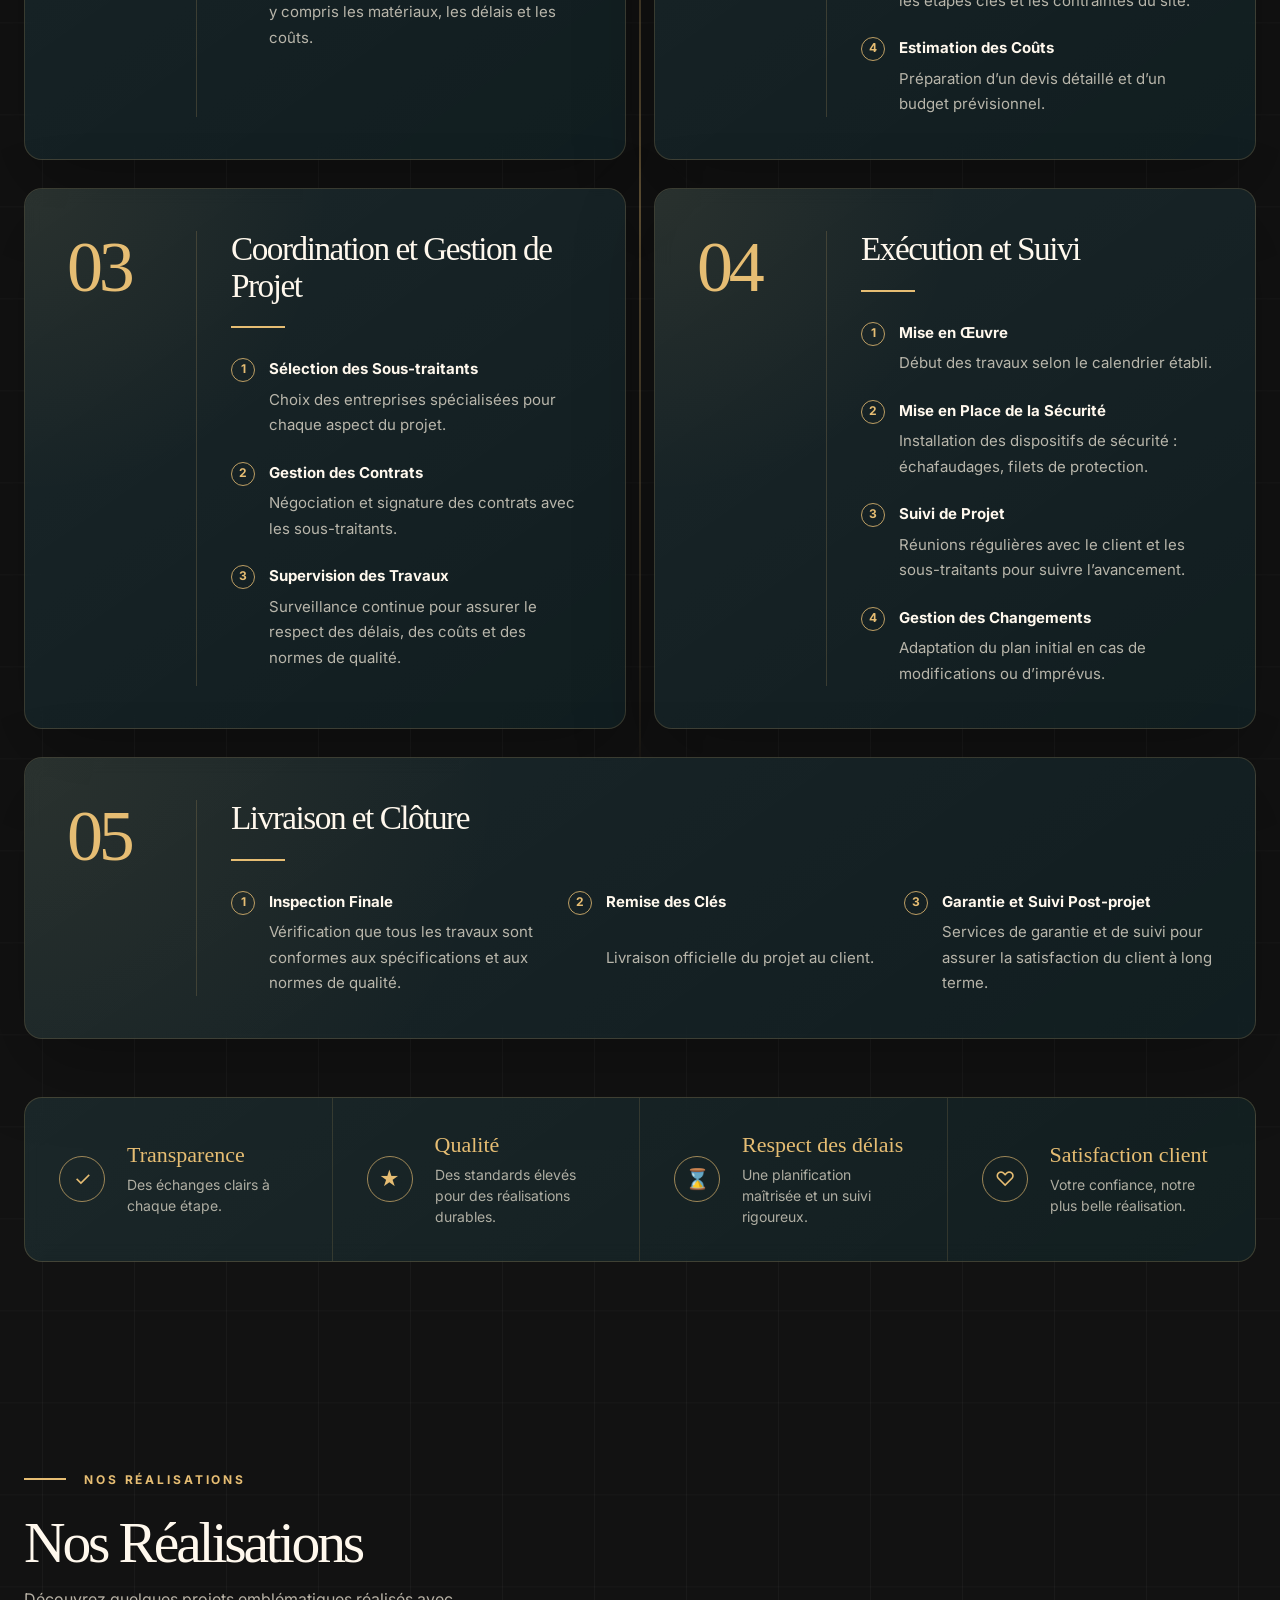
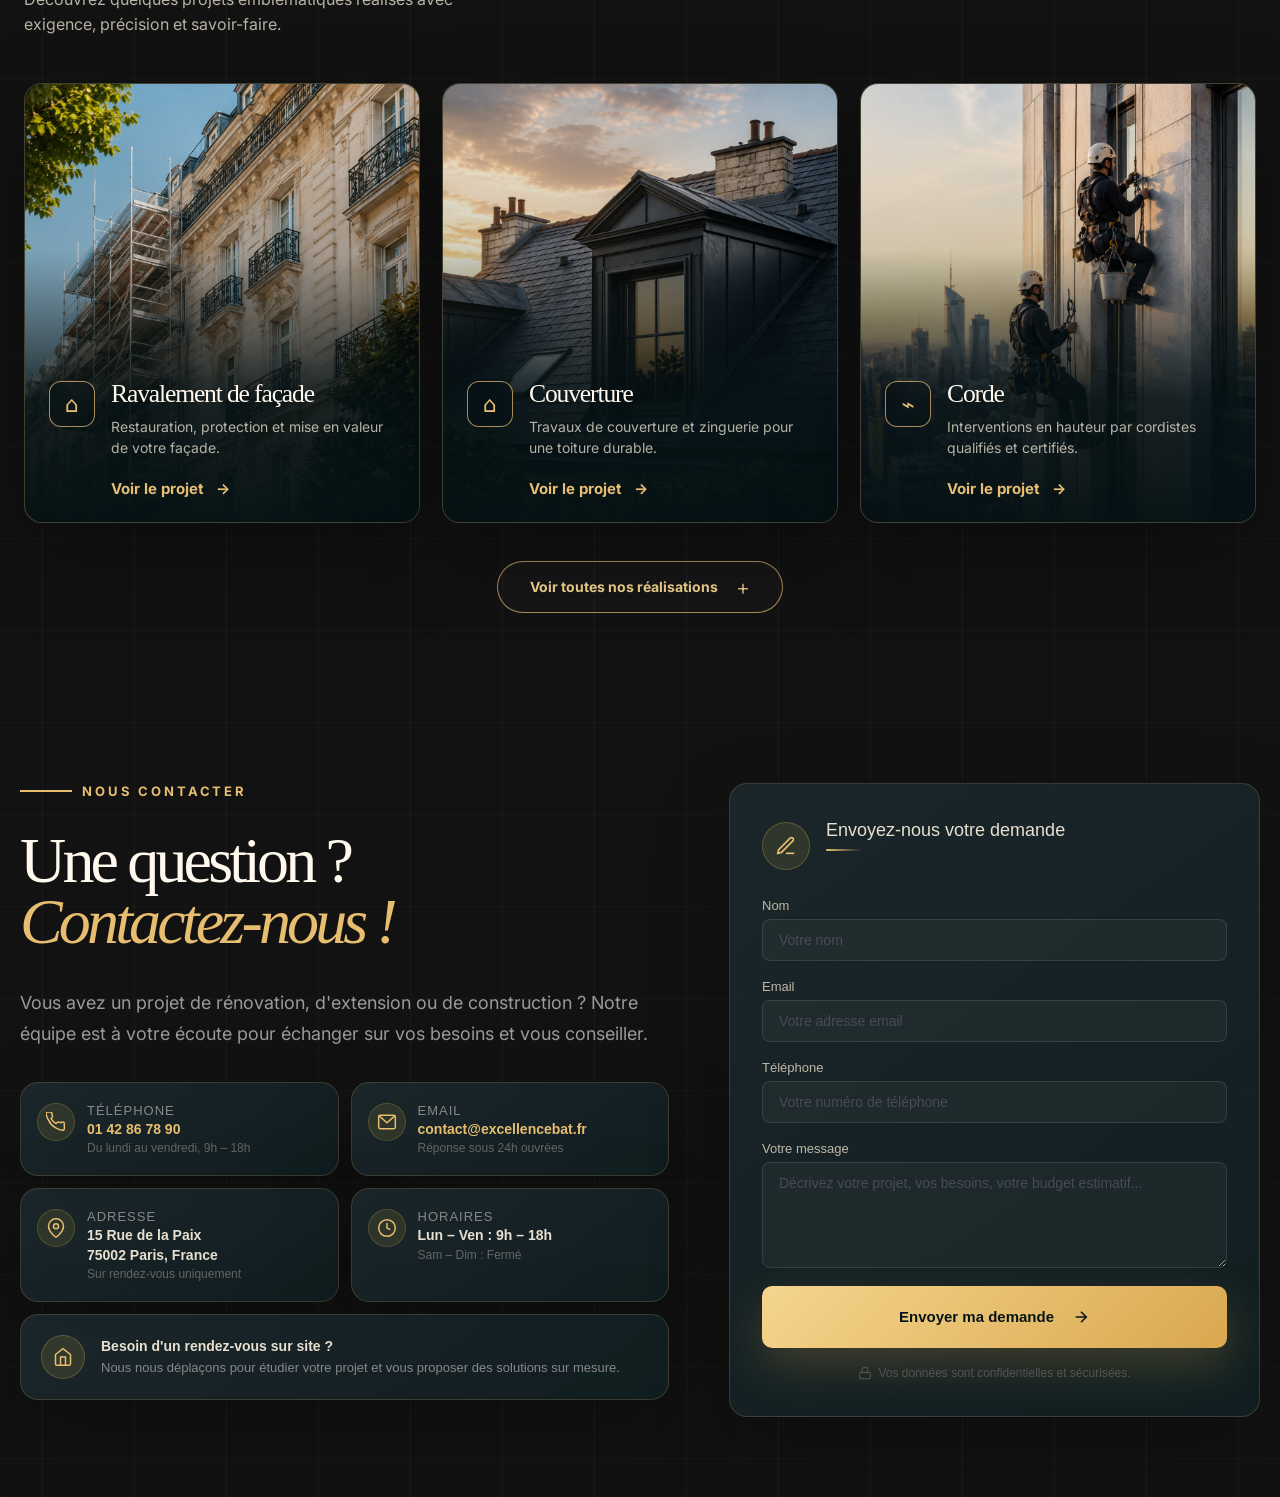
==== commit 3daf4b06: "Add files via upload" ====
--- a/index.html
+++ b/index.html
@@ -9,8 +9,9 @@
   <link rel="preconnect" href="https://fonts.gstatic.com" crossorigin>
   <link href="https://fonts.googleapis.com/css2?family=Inter:wght@400;500;600;700&family=Playfair+Display:wght@500;600;700&display=swap" rel="stylesheet">
   <link rel="stylesheet" href="styles.css" />
+  <link rel="stylesheet" href="https://cdnjs.cloudflare.com/ajax/libs/font-awesome/6.5.1/css/all.min.css">
   <script src="https://unpkg.com/lenis@1.3.11/dist/lenis.min.js"></script>
-
+  
 <script>
   const lenis = new Lenis({
     duration: 1.2,
@@ -39,22 +40,26 @@
       <div class="hero__veil"></div>
       <header class="navbar">
         <a class="brand" href="#" aria-label="Groupe BS Bâtiment - accueil">
-          <span class="brand__mark">BS</span>
+          <!-- <span class="brand__mark">BS</span> 
           <span class="brand__text">
             <strong>Groupe BS</strong>
             <small>Bâtiment</small>
-          </span>
+          </span>-->
         </a>
 
         <nav class="navlinks" aria-label="Navigation principale">
           <a href="#" class="is-active">Accueil</a>
           <a href="#prestations">Prestations</a>
-          <a href="#realisations">Réalisations</a>
-          <a href="#apropos">À propos</a>
-          <a href="#contact">Contact</a>
+          <a href="realisation.html">Réalisations</a>
+          <a href="contractant.html">Contractants</a>
+          <a href="contact.html">Contact</a>
         </nav>
-
-        <a class="btn btn--gold navbar__cta" href="#contact">Demander un devis</a>
+        
+        <div class="menu-icon" id="menu-icon">
+          <i class="fa-solid fa-bars"></i>
+        </div>
+        <!--<a class="btn btn--gold navbar__cta" href="#contact">Demander un devis</a>-->
+
       </header>
 
       <div class="hero__content">
@@ -122,7 +127,7 @@
       <div class="stat stat--location">
         <svg viewBox="0 0 24 24" aria-hidden="true"><path d="M12 21s7-5.2 7-12a7 7 0 0 0-14 0c0 6.8 7 12 7 12Z"/><circle cx="12" cy="9" r="2.5"/></svg>
         <div>
-          <strong>Haute-Garonne</strong>
+          <strong>Paris</strong>
           <span>& départements voisins</span>
         </div>
       </div>
@@ -268,7 +273,7 @@
     <article class="service-card">
       <div class="service-card__media">
         <img
-          src="https://images.unsplash.com/photo-1620641622317-d2a7ec872e6d?auto=format&fit=crop&w=900&q=86"
+          src="https://images.unsplash.com/photo-1513584684374-8bab748fbf90?auto=format&fit=crop&w=900&q=86"
           alt="Toiture en tuiles rénovée"
           loading="lazy"
         />
@@ -292,7 +297,7 @@
     <article class="service-card">
       <div class="service-card__media">
         <img
-          src="https://images.unsplash.com/photo-1600573472591-ee6981cf35b6?auto=format&fit=crop&w=900&q=86"
+          src="images/nettoyageToiture.webp"
           alt="Nettoyage de façade"
           loading="lazy"
         />
@@ -315,7 +320,7 @@
     <article class="service-card">
       <div class="service-card__media">
         <img
-          src="https://images.unsplash.com/photo-1513584684374-8bab748fbf90?auto=format&fit=crop&w=900&q=86"
+          src="images/isolation-et-étanchéité.webp"
           alt="Maison avec toiture et façade haut de gamme"
           loading="lazy"
         />
@@ -605,7 +610,7 @@
             <h3>Ravalement de façade</h3>
             <p>Restauration, protection et mise en valeur de votre façade.</p>
 
-            <a href="#contact" class="realisation-link4">
+            <a href="realisation.html" class="realisation-link4">
               Voir le projet
               <span>→</span>
             </a>
@@ -627,7 +632,7 @@
             <h3>Couverture</h3>
             <p>Travaux de couverture et zinguerie pour une toiture durable.</p>
 
-            <a href="#contact" class="realisation-link4">
+            <a href="realisation.html" class="realisation-link4">
               Voir le projet
               <span>→</span>
             </a>
@@ -649,7 +654,7 @@
             <h3>Corde</h3>
             <p>Interventions en hauteur par cordistes qualifiés et certifiés.</p>
 
-            <a href="#contact" class="realisation-link4">
+            <a href="realisation.html" class="realisation-link4">
               Voir le projet
               <span>→</span>
             </a>
@@ -660,7 +665,7 @@
     </div>
 
     <div class="realisations-button-wrap4">
-      <a href="#contact" class="btn4">
+      <a href="realisation.html" class="btn4">
         Voir toutes nos réalisations
         <span>+</span>
       </a>
@@ -668,7 +673,156 @@
 
   </div>
 </section>
+
+
+<section class="contact-section7">
+  <div class="contact-container7">
+    <!-- Colonne gauche -->
+    <div class="contact-left7">
+      <div class="contact-label7"> <span></span>NOUS CONTACTER</div>
+      <h2 class="contact-title7">Une question ?<br><em>Contactez-nous !</em></h2>
+      <p class="contact-desc7">
+        Vous avez un projet de rénovation, d'extension ou de construction ?
+        Notre équipe est à votre écoute pour échanger sur vos besoins et vous conseiller.
+      </p>
+      <div class="contact-info-grid7">
+        <div class="contact-info-card7">
+          <div class="contact-icon7">
+            <svg viewBox="0 0 24 24" fill="none" stroke="currentColor" stroke-width="1.8" width="20" height="20">
+              <path d="M22 16.92v3a2 2 0 01-2.18 2 19.79 19.79 0 01-8.63-3.07A19.5 19.5 0 013.07 9.81 19.79 19.79 0 01.02 1.18 2 2 0 012 0h3a2 2 0 012 1.72 12.84 12.84 0 00.7 2.81 2 2 0 01-.45 2.11L6.09 7.91a16 16 0 006 6l1.27-1.27a2 2 0 012.11-.45 12.84 12.84 0 002.81.7A2 2 0 0122 14v2.92z"/>
+            </svg>
+          </div>
+          <div class="contact-info-text7">
+            <span class="contact-info-label7">Téléphone</span>
+            <span class="contact-info-value7 contact-gold7">01 42 86 78 90</span>
+            <span class="contact-info-sub7">Du lundi au vendredi, 9h – 18h</span>
+          </div>
+        </div>
+        <div class="contact-info-card7">
+          <div class="contact-icon7">
+            <svg viewBox="0 0 24 24" fill="none" stroke="currentColor" stroke-width="1.8" width="20" height="20">
+              <rect x="2" y="4" width="20" height="16" rx="2"/>
+              <polyline points="2,4 12,13 22,4"/>
+            </svg>
+          </div>
+          <div class="contact-info-text7">
+            <span class="contact-info-label7">Email</span>
+            <span class="contact-info-value7 contact-gold7">contact@excellencebat.fr</span>
+            <span class="contact-info-sub7">Réponse sous 24h ouvrées</span>
+          </div>
+        </div>
+        <div class="contact-info-card7">
+          <div class="contact-icon7">
+            <svg viewBox="0 0 24 24" fill="none" stroke="currentColor" stroke-width="1.8" width="20" height="20">
+              <path d="M21 10c0 7-9 13-9 13S3 17 3 10a9 9 0 1118 0z"/>
+              <circle cx="12" cy="10" r="3"/>
+            </svg>
+          </div>
+          <div class="contact-info-text7">
+            <span class="contact-info-label7">Adresse</span>
+            <span class="contact-info-value7">15 Rue de la Paix<br>75002 Paris, France</span>
+            <span class="contact-info-sub7">Sur rendez-vous uniquement</span>
+          </div>
+        </div>
+        <div class="contact-info-card7">
+          <div class="contact-icon7">
+            <svg viewBox="0 0 24 24" fill="none" stroke="currentColor" stroke-width="1.8" width="20" height="20">
+              <circle cx="12" cy="12" r="10"/>
+              <polyline points="12,6 12,12 16,14"/>
+            </svg>
+          </div>
+          <div class="contact-info-text7">
+            <span class="contact-info-label7">Horaires</span>
+            <span class="contact-info-value7">Lun – Ven : 9h – 18h</span>
+            <span class="contact-info-sub7">Sam – Dim : Fermé</span>
+          </div>
+        </div>
+      </div>
+      <div class="contact-rdv7">
+        <div class="contact-rdv-icon7">
+          <svg viewBox="0 0 24 24" fill="none" stroke="currentColor" stroke-width="1.8" width="20" height="20">
+            <path d="M3 9l9-7 9 7v11a2 2 0 01-2 2H5a2 2 0 01-2-2z"/>
+            <polyline points="9,22 9,12 15,12 15,22"/>
+          </svg>
+        </div>
+        <div class="contact-rdv-text7">
+          <strong>Besoin d'un rendez-vous sur site ?</strong>
+          <p>Nous nous déplaçons pour étudier votre projet et vous proposer des solutions sur mesure.</p>
+        </div>
+      </div>
+    </div>
+    <!-- Colonne droite : formulaire -->
+    <div class="contact-right7">
+      <div class="contact-form-card7">
+        <div class="contact-form-header7">
+          <div class="contact-form-icon7">
+            <svg viewBox="0 0 24 24" fill="none" stroke="currentColor" stroke-width="1.8" width="22" height="22">
+              <path d="M12 20h9"/><path d="M16.5 3.5a2.121 2.121 0 013 3L7 19l-4 1 1-4L16.5 3.5z"/>
+            </svg>
+          </div>
+          <div>
+            <h3 class="contact-form-title7">Envoyez-nous votre demande</h3>
+            <div class="contact-form-line7"></div>
+          </div>
+        </div>
+        <form class="contact-form7">
+          <div class="contact-field7">
+            <label for="nom7">Nom</label>
+            <input type="text" id="nom7" placeholder="Votre nom">
+          </div>
+          <div class="contact-field7">
+            <label for="email7">Email</label>
+            <input type="email" id="email7" placeholder="Votre adresse email">
+          </div>
+          <div class="contact-field7">
+            <label for="tel7">Téléphone</label>
+            <input type="tel" id="tel7" placeholder="Votre numéro de téléphone">
+          </div>
+          <div class="contact-field7">
+            <label for="message7">Votre message</label>
+            <textarea id="message7" rows="5" placeholder="Décrivez votre projet, vos besoins, votre budget estimatif..."></textarea>
+          </div>
+          <button type="submit" class="contact-btn7">
+            Envoyer ma demande
+            <svg viewBox="0 0 24 24" fill="none" stroke="currentColor" stroke-width="2" width="18" height="18">
+              <line x1="5" y1="12" x2="19" y2="12"/>
+              <polyline points="12,5 19,12 12,19"/>
+            </svg>
+          </button>
+          <p class="contact-secure7">
+            <svg viewBox="0 0 24 24" fill="none" stroke="currentColor" stroke-width="1.8" width="14" height="14">
+              <rect x="3" y="11" width="18" height="11" rx="2" ry="2"/>
+              <path d="M7 11V7a5 5 0 0110 0v4"/>
+            </svg>
+            Vos données sont confidentielles et sécurisées.
+          </p>
+        </form>
+      </div>
+    </div>
+  </div>
+</section>
+
+
+
   </main>
+<script>
+  const menuIcon = document.querySelector(".menu-icon");
+  const navbar = document.querySelector(".navlinks");
+
+  menuIcon.addEventListener("click", () => {
+    navbar.classList.toggle("active");
+
+    const icon = menuIcon.querySelector("i");
+
+    if (navbar.classList.contains("active")) {
+      icon.classList.remove("fa-bars");
+      icon.classList.add("fa-xmark");
+    } else {
+      icon.classList.remove("fa-xmark");
+      icon.classList.add("fa-bars");
+    }
+  });
+</script>
 </body>
 </html>
 
--- a/styles.css
+++ b/styles.css
@@ -28,10 +28,14 @@
   margin: 0;
   color: var(--ink);
   font-family: var(--font-sans);
-  background:
+  /*background:
     radial-gradient(circle at 20% 0%, rgba(49, 88, 102, .38), transparent 30rem),
     radial-gradient(circle at 85% 14%, rgba(217, 184, 120, .14), transparent 32rem),
-    linear-gradient(180deg, #020506 0%, #071119 52%, #05080b 100%);
+    linear-gradient(180deg, #020506 0%, #071119 52%, #05080b 100%);*/
+    background-color: #121212; /* /!\ IMPORTANT : Ajoute un fond sombre pour voir les lignes blanches transparentes */
+background-image: linear-gradient(to right, rgba(255, 255, 255, 0.035) 1px, transparent 1px), linear-gradient(to bottom, rgba(255, 255, 255, 0.025) 1px, transparent 1px);
+background-size: 92px 92px;
+background-position: center center;
 }
 
 img {
@@ -48,10 +52,10 @@
   /*width: min(100%, 1560px);*/
   width: 100%;
   margin: 0 auto;
-  overflow: hidden;
+  overflow: hidden;/*
   background:
-    linear-gradient(90deg, rgba(255,255,255,.035) 1px, transparent 1px) 0 0 / 92px 92px,
-    linear-gradient(180deg, rgba(255,255,255,.025) 1px, transparent 1px) 0 0 / 92px 92px;
+    linear-gradient(90deg, rgba(255,255,255,.045) 1px, transparent 1px) 0 0 / 92px 92px,
+    linear-gradient(180deg, rgba(255,255,255,.035) 1px, transparent 1px) 0 0 / 92px 92px;*/
 }
 .hero {
   position: relative;
@@ -146,6 +150,17 @@
   grid-template-columns: 1fr auto 1fr;
   align-items: center;
   gap: 28px;
+  margin: 10px;
+}
+
+.menu-icon{
+  display: flex;
+  justify-content: end;
+  display: none;
+}
+.menu-icon i{
+  font-size: 30px;
+  padding: 10px 0;
 }
 
 .brand {
@@ -234,21 +249,25 @@
   justify-content: center;
   min-height: 50px;
   padding: 0 28px;
-  border-radius: 0;
-  font-size: 14px;
+  border-radius: 10px;
+  font-size: 15px;
   font-weight: 700;
   border: 1px solid transparent;
-  transition: transform .25s ease, border-color .25s ease, background .25s ease;
+  text-decoration: none;
+  transition: transform 0.25s ease, background 0.25s ease, border-color 0.25s ease;
 }
 
 .btn:hover {
-  transform: translateY(-2px);
+  transform: translateY(-3px);
 }
 
 .btn--gold {
-  color: #0a0e10;
+    background: linear-gradient(135deg, #f5d58e, #d9a84f);
+  color: #071416;
+  box-shadow: 0 18px 45px rgba(217, 168, 79, 0.22);
+  /*color: #0a0e10;
   background: linear-gradient(135deg, var(--gold-2), var(--gold));
-  box-shadow: 0 18px 50px rgba(217, 184, 120, .18);
+  box-shadow: 0 18px 50px rgba(217, 184, 120, .18);*/
 }
 
 .btn--ghost {
@@ -496,10 +515,40 @@
 @media (max-width: 1100px) {
   .navbar {
     grid-template-columns: auto auto;
-  }
-
+    margin: 0px;
+    padding: 0;
+    width: 100%;
+  }
+  .menu-icon{
+    display: flex;
+    /*margin-right: 15px;*/
+  }
   .navlinks {
     display: none;
+  }
+  .navlinks {
+    position: absolute;
+    top: 100%;
+    right: 0%;
+    width: calc(100% - 20px);
+    background: #1a1a1a;
+    border-radius: 12px;
+    padding: 20px;
+    margin: 0 10px;
+    display: flex;
+    flex-direction: column;
+    gap: 18px;
+
+    opacity: 0;
+    transform: translateY(-15px);
+    pointer-events: none;
+    transition: 0.3s ease;
+  }
+
+  .navlinks.active {
+    opacity: 1;
+    transform: translateY(0);
+    pointer-events: auto;
   }
 
   .chips--left {
@@ -536,7 +585,15 @@
     min-height: 1050px;
     padding-inline: 18px;
   }
-
+  .fa-solid.fa-bars{
+    padding: 10px 0;
+  }
+  /*.navbar{
+    margin-inline: 18px;
+  }
+  .navlinks{
+    width: calc(100% + 18px);
+  }*/
   .navbar__cta {
     display: none;
   }
@@ -1029,14 +1086,14 @@
   content: "";
   position: absolute;
   inset: 0;
-  background:
+  /*background:
     repeating-linear-gradient(
       0deg,
       rgba(255, 255, 255, 0.035) 0,
       rgba(255, 255, 255, 0.035) 1px,
       transparent 1px,
       transparent 180px
-    );
+    );*/
   pointer-events: none;
 }
 
@@ -1333,6 +1390,7 @@
   content: "";
   position: absolute;
   inset: 0;
+  /*
   background:
     repeating-linear-gradient(
       0deg,
@@ -1340,7 +1398,7 @@
       rgba(255, 255, 255, 0.035) 1px,
       transparent 1px,
       transparent 180px
-    );
+    );*/
   pointer-events: none;
 }
 
@@ -1757,7 +1815,7 @@
 .realisations-section4::before {
   content: "";
   position: absolute;
-  inset: 0;
+  inset: 0;/*
   background:
     repeating-linear-gradient(
       0deg,
@@ -1765,7 +1823,7 @@
       rgba(255, 255, 255, 0.035) 1px,
       transparent 1px,
       transparent 180px
-    );
+    );*/
   pointer-events: none;
 }
 
@@ -2086,3 +2144,319 @@
   }
 }
 
+/*____________CONTACT SECTION________________*/
+
+/*Test Claude*/
+
+/* ===== CONTACT SECTION 7 ===== */
+.contact-section7 {
+  /*background-color: #0d1520;*/
+  padding: 80px 20px;
+  font-family: 'Georgia', serif;
+  color: #e8e0d0;
+}
+.contact-container7 {
+  max-width: 1370px;
+  margin: 0 auto;
+  display: grid;
+  grid-template-columns: 1.1fr 0.9fr;
+  gap: 60px;
+  align-items: stretch;
+}
+/* ---- Gauche ---- */
+.contact-left7{
+  height: 100%;
+}
+.contact-label7 {
+  display: flex;
+  align-items: center;
+  font-size: 13px;
+  font-weight: 700;
+  letter-spacing: 0.22em;
+  color: #e7bd6f;
+  text-transform: uppercase;
+  margin-bottom: 32px;
+  gap: 10px;
+  font-family: var(--font-sans);
+}
+.contact-label7 span{
+    width: 52px;
+  height: 2px;
+  background: #e7bd6f;
+  display: inline-block;
+}
+/*
+.contact-label7::after {
+  content: '';
+  display: inline-block;
+  width: 40px;
+  height: 1px;
+  background: linear-gradient(to right, #c9a84c, transparent);
+}*/
+.contact-title7 {
+margin: 0 0 36px;
+  font-family: Georgia, "Times New Roman", serif;
+  font-size: clamp(40px, 5vw, 72px);
+  line-height: 0.95;
+  font-weight: 500;
+  letter-spacing: -0.06em;
+  color: #fff8ed;
+  /*
+  font-size: clamp(28px, 4vw, 44px);
+  font-weight: 400;
+  line-height: 1.2;
+  margin: 0 0 20px;
+  color: #f0e8d8;*/
+}
+.contact-title7 em {
+  font-style: italic;
+  color: #e7bd6f;
+}
+.contact-desc7 {
+  font-size: 18px;
+  font-family: var(--font-sans);
+  line-height: 1.7;
+  color: #9a9a9a;
+  margin-bottom: 32px;
+}
+.contact-info-grid7 {
+  display: grid;
+  grid-template-columns: 1fr 1fr;
+  gap: 12px;
+  margin-bottom: 12px;
+}
+.contact-info-card7 {
+    border: 1px solid rgba(230, 189, 115, 0.18);
+    border-radius: 18px;
+    background: linear-gradient(145deg, rgba(255, 255, 255, 0.055), rgba(255, 255, 255, 0.018)), rgba(12, 30, 34, 0.72);
+    box-shadow: 0 28px 80px rgba(0, 0, 0, 0.26);
+    backdrop-filter: blur(10px);
+
+  /*background: rgba(255, 255, 255, 0.04);
+  border: 1px solid rgba(201, 168, 76, 0.15);
+  border-radius: 10px;*/
+  padding: /*16px*/20px 16px ;
+  display: flex;
+  align-items: flex-start;
+  gap: 12px;
+  transition: border-color 0.3s;
+}
+.contact-info-card7:hover {
+  border-color: rgba(201, 168, 76, 0.4);
+}
+.contact-icon7 {
+  width: 38px;
+  height: 38px;
+  min-width: 38px;
+  border-radius: 50%;
+  background: rgba(201, 168, 76, 0.12);
+  border: 1px solid rgba(201, 168, 76, 0.25);
+  display: flex;
+  align-items: center;
+  justify-content: center;
+  color: #e7bd6f;
+}
+.contact-info-text7 {
+  display: flex;
+  flex-direction: column;
+  gap: 2px;
+}
+.contact-info-label7 {
+  font-size: 13px;
+  font-family: 'Arial', sans-serif;
+  color: #888;
+  text-transform: uppercase;
+  letter-spacing: 1px;
+}
+.contact-info-value7 {
+  font-size: 14px;
+  font-family: 'Arial', sans-serif;
+  font-weight: 600;
+  color: #e8e0d0;
+  line-height: 1.4;
+}
+.contact-gold7 {
+  color: #e7bd6f !important;
+}
+.contact-info-sub7 {
+  font-size: 12px;
+  font-family: 'Arial', sans-serif;
+  color: #666;
+}
+/* RDV Banner */
+.contact-rdv7 {
+      border: 1px solid rgba(230, 189, 115, 0.18);
+    border-radius: 18px;
+    background: linear-gradient(145deg, rgba(255, 255, 255, 0.055), rgba(255, 255, 255, 0.018)), rgba(12, 30, 34, 0.72);
+    box-shadow: 0 28px 80px rgba(0, 0, 0, 0.26);
+    backdrop-filter: blur(10px);
+  overflow: hidden;
+  /*background: linear-gradient(135deg, #1a2535 0%, #0f1c2a 100%);
+  border: 1px solid rgba(201, 168, 76, 0.2);
+  border-radius: 10px;*/
+  padding: 20px;
+  display: flex;
+  align-items: center;
+  gap: 16px;
+}
+.contact-rdv-icon7 {
+  width: 44px;
+  height: 44px;
+  min-width: 44px;
+  border-radius: 50%;
+  background: rgba(201, 168, 76, 0.15);
+  border: 1px solid rgba(201, 168, 76, 0.3);
+  display: flex;
+  align-items: center;
+  justify-content: center;
+  color: #e7bd6f;
+}
+.contact-rdv-text7 strong {
+  display: block;
+  font-size: 14px;
+  font-family: 'Arial', sans-serif;
+  color: #e8e0d0;
+  margin-bottom: 4px;
+}
+.contact-rdv-text7 p {
+  font-size: 13px;
+  font-family: 'Arial', sans-serif;
+  color: #888;
+  margin: 0;
+  line-height: 1.5;
+}
+/* ---- Droite : formulaire ---- */
+
+
+
+.contact-form-card7 {
+    border: 1px solid rgba(230, 189, 115, 0.18);
+    border-radius: 18px;
+    background: linear-gradient(145deg, rgba(255, 255, 255, 0.055), rgba(255, 255, 255, 0.018)), rgba(12, 30, 34, 0.72);
+    box-shadow: 0 28px 80px rgba(0, 0, 0, 0.26);
+    backdrop-filter: blur(10px);
+ /* background: #111b28;
+  border: 1px solid rgba(255, 255, 255, 0.07);
+  border-radius: 16px;*/
+  padding: 36px 32px;
+  height: 100%;
+}
+.contact-form-header7 {
+  display: flex;
+  align-items: stretch;
+  gap: 16px;
+  margin-bottom: 28px;
+}
+.contact-form-icon7 {
+  width: 48px;
+  height: 48px;
+  min-width: 48px;
+  border-radius: 50%;
+  background: rgba(201, 168, 76, 0.12);
+  border: 1px solid rgba(201, 168, 76, 0.3);
+  display: flex;
+  align-items: center;
+  justify-content: center;
+  color: #e7bd6f;
+  margin-top: 2px;
+}
+.contact-form-title7 {
+  font-size: 18px;
+  font-family: 'Arial', sans-serif;
+  font-weight: 400;
+  color: #e8e0d0;
+  margin: 0 0 8px;
+}
+.contact-form-line7 {
+  width: 36px;
+  height: 2px;
+  background: linear-gradient(to right, #e7bd6f, transparent);
+  border-radius: 2px;
+}
+.contact-form7 {
+  display: flex;
+  flex-direction: column;
+  gap: 18px;
+}
+.contact-field7 {
+  display: flex;
+  flex-direction: column;
+  gap: 6px;
+}
+.contact-field7 label {
+  font-size: 13px;
+  font-family: 'Arial', sans-serif;
+  color: #c0b8a8;
+}
+.contact-field7 input,
+.contact-field7 textarea {
+  background: rgba(255, 255, 255, 0.04);
+  border: 1px solid rgba(255, 255, 255, 0.1);
+  border-radius: 8px;
+  padding: 12px 16px;
+  font-size: 14px;
+  font-family: 'Arial', sans-serif;
+  color: #e8e0d0;
+  outline: none;
+  transition: border-color 0.3s;
+  resize: vertical;
+}
+.contact-field7 input::placeholder,
+.contact-field7 textarea::placeholder {
+  color: #4a4a5a;
+}
+.contact-field7 input:focus,
+.contact-field7 textarea:focus {
+  border-color: rgba(201, 168, 76, 0.5);
+}
+.contact-btn7 {
+  display: flex;
+  align-items: center;
+  justify-content: center;
+  display: inline-flex;
+  align-items: center;
+  justify-content: center;
+  gap: 18px;
+  min-height: 62px;
+  padding: 0 34px;
+  border-radius: 10px;
+  font-size: 15px;
+  font-weight: 700;
+  text-decoration: none;
+  transition: transform 0.25s ease, background 0.25s ease, border-color 0.25s ease;
+  background: linear-gradient(135deg, #f5d58e, #d9a84f);
+  color: #071416;
+  box-shadow: 0 18px 45px rgba(217, 168, 79, 0.22);
+  border: none;
+}
+.contact-btn7:hover {
+    transform: translateY(-3px);
+}
+.contact-secure7 {
+  display: flex;
+  align-items: center;
+  justify-content: center;
+  gap: 6px;
+  font-size: 12px;
+  font-family: 'Arial', sans-serif;
+  color: #555;
+  margin: 0;
+}
+/* ===== RESPONSIVE ===== */
+@media (max-width: 900px) {
+  .contact-container7 {
+    grid-template-columns: 1fr;
+    gap: 40px;
+  }
+}
+@media (max-width: 540px) {
+  .contact-section7 {
+    padding: 50px 16px;
+  }
+  .contact-info-grid7 {
+    grid-template-columns: 1fr;
+  }
+  .contact-form-card7 {
+    padding: 24px 18px;
+  }
+}
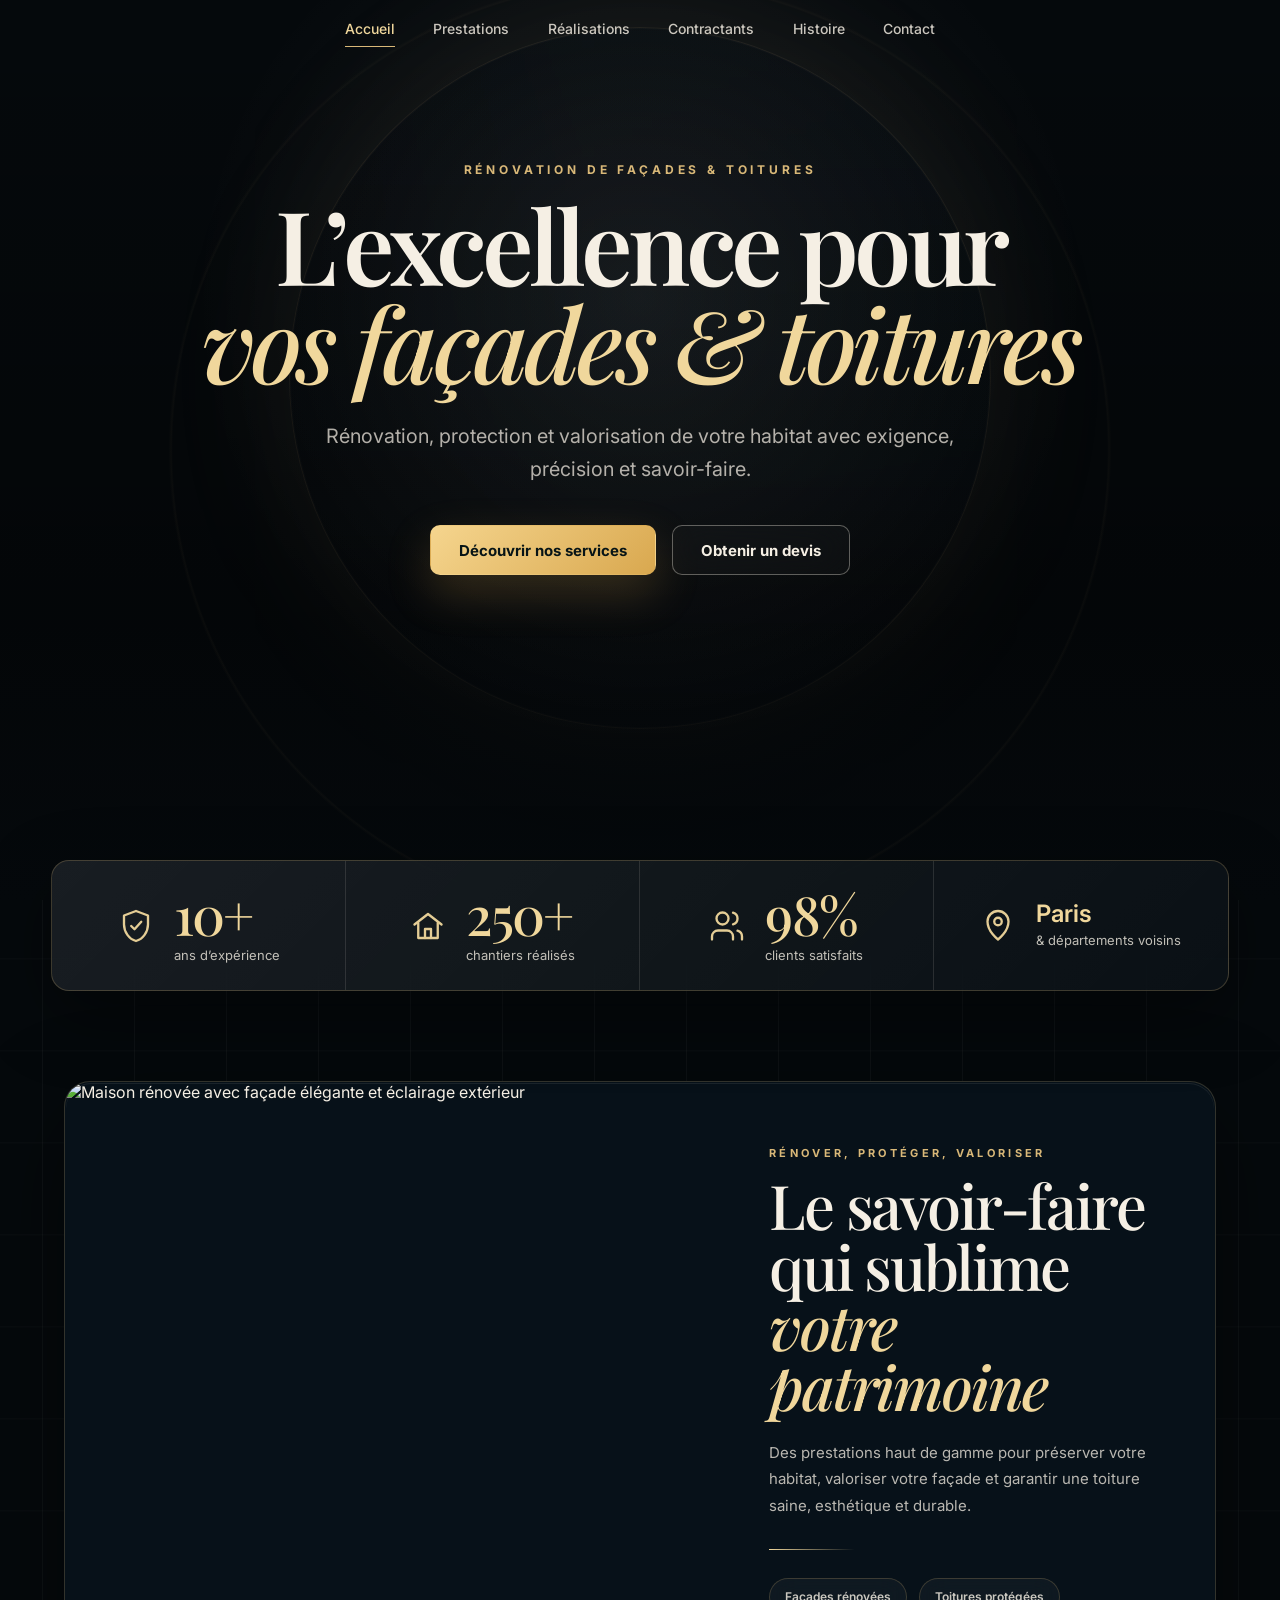
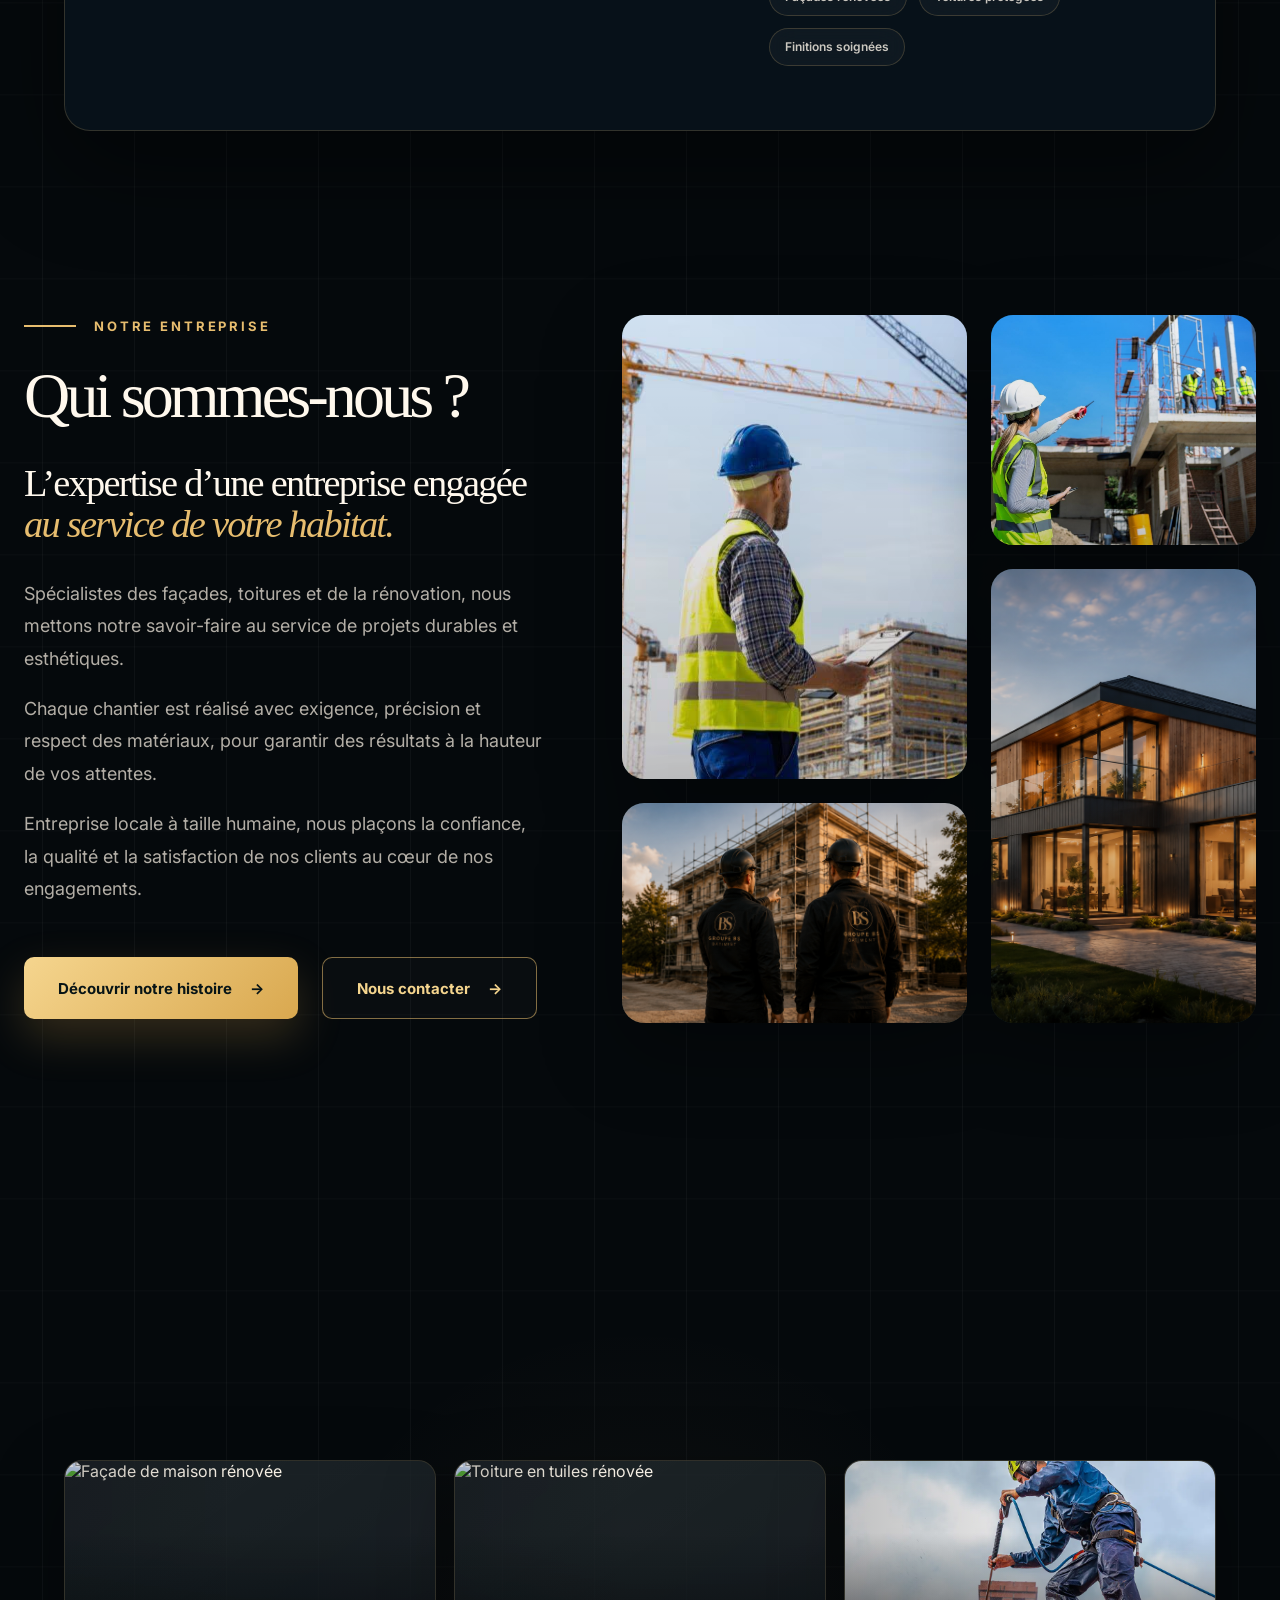
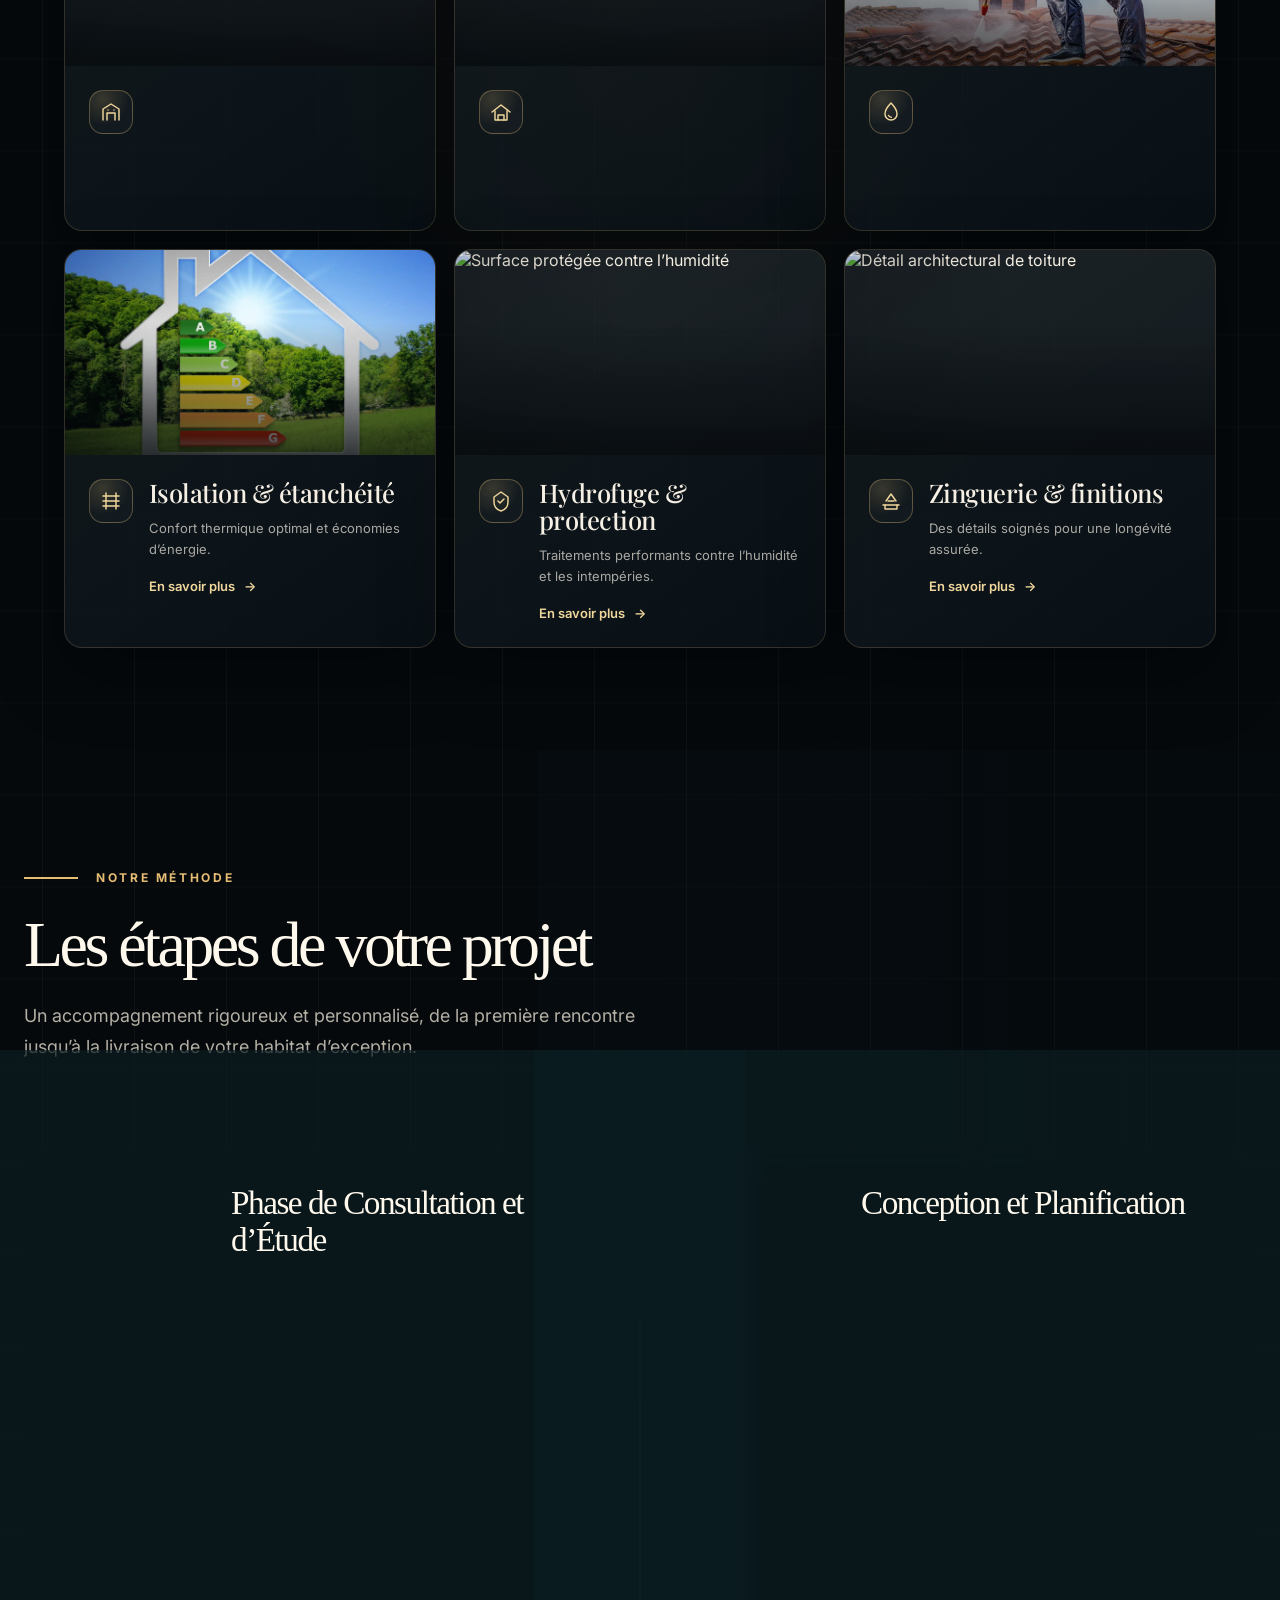
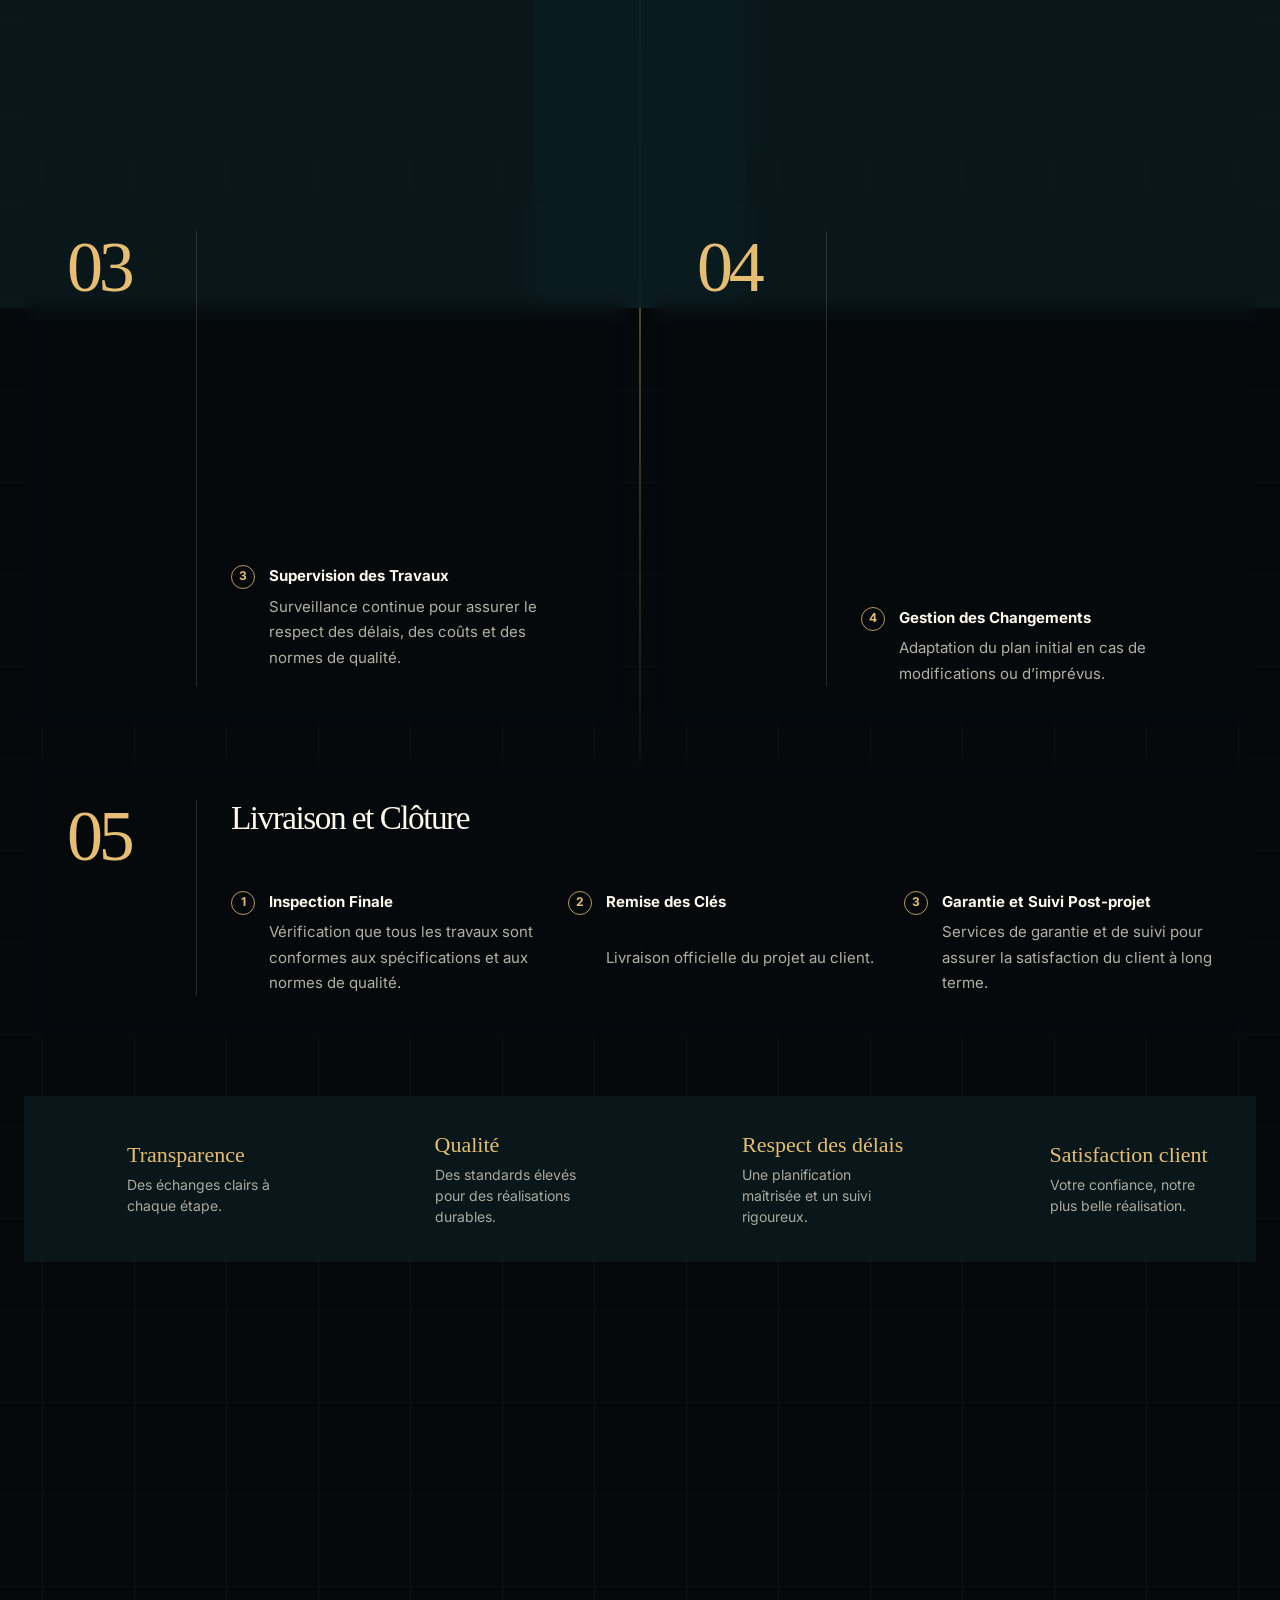
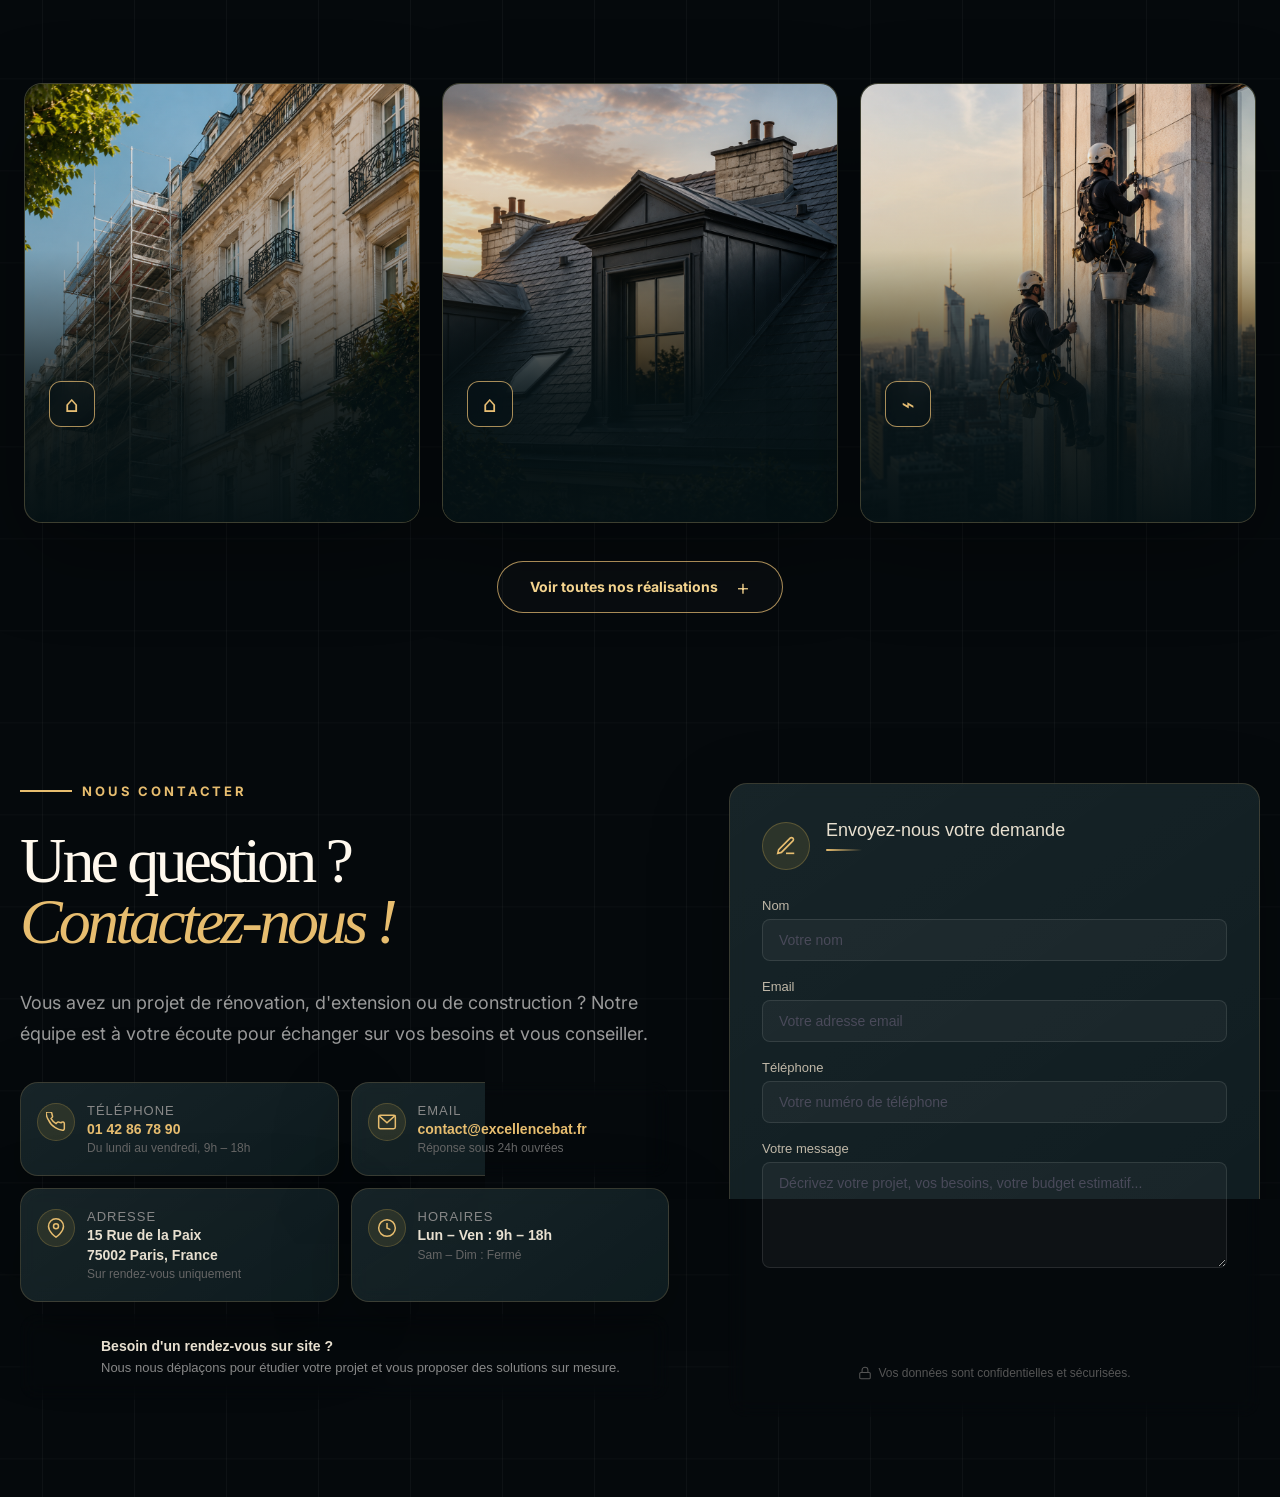
==== commit 43fbafc4: "Add files via upload" ====
--- a/index.html
+++ b/index.html
@@ -11,7 +11,7 @@
   <link rel="stylesheet" href="styles.css" />
   <link rel="stylesheet" href="https://cdnjs.cloudflare.com/ajax/libs/font-awesome/6.5.1/css/all.min.css">
   <script src="https://unpkg.com/lenis@1.3.11/dist/lenis.min.js"></script>
-  
+  <script src="transition.js" defer></script>
 <script>
   const lenis = new Lenis({
     duration: 1.2,
@@ -32,7 +32,9 @@
 </script>
 </head>
 <body>
+  <div class="page-transition"></div>
   <main class="site-shell">
+    
     <section class="hero" aria-label="Accueil Groupe BS Bâtiment">
       <video class="hero-video" autoplay muted loop playsinline>
         <source src="video/videopaye60.mp4" type="video/mp4" />
@@ -52,6 +54,7 @@
           <a href="#prestations">Prestations</a>
           <a href="realisation.html">Réalisations</a>
           <a href="contractant.html">Contractants</a>
+          <a href="histoire.html">Histoire</a>
           <a href="contact.html">Contact</a>
         </nav>
         
@@ -806,22 +809,171 @@
 
   </main>
 <script>
+  // Lightweight scroll reveal for text elements.
+  // Uses IntersectionObserver and CSS opacity/transform only.
+  (function () {
+    const canAnimate =
+      "IntersectionObserver" in window &&
+      window.matchMedia("(prefers-reduced-motion: no-preference)").matches;
+
+    if (!canAnimate) return;
+
+    const revealSelectors = [
+      ".hero__content .eyebrow",
+      ".hero__content h1",
+      ".hero__lead",
+      ".hero__actions",
+      ".stat div",
+      ".craft-card__content .section-kicker",
+      ".craft-card__content h2",
+      ".craft-card__content p:not(.section-kicker)",
+      ".craft-card__line",
+      ".craft-card__points span",
+      ".about-hero__eyebrow",
+      ".about-hero__content h1",
+      ".about-hero__content h2",
+      ".about-hero__content p",
+      ".about-hero__buttons",
+      ".section-heading .section-kicker",
+      ".section-heading h2",
+      ".section-heading > p:not(.section-kicker)",
+      ".service-card__body h3",
+      ".service-card__body p",
+      ".service-card__body a",
+      ".process-header3 .eyebrow3",
+      ".process-header3 h2",
+      ".process-header3 p",
+      ".process-number3",
+      ".process-card-content3 h3",
+      ".process-card-content3 li",
+      ".value-item3 h4",
+      ".value-item3 p",
+      ".realisations-header4 .eyebrow4",
+      ".realisations-header4 h2",
+      ".realisations-header4 p",
+      ".realisation-content4 h3",
+      ".realisation-content4 p",
+      ".realisation-link4",
+      ".realisations-button-wrap4",
+      ".contact-label7",
+      ".contact-title7",
+      ".contact-desc7",
+      ".contact-info-text7 > *",
+      ".contact-rdv-text7 > *",
+      ".contact-form-title7",
+      ".contact-field7",
+      ".contact-secure7"
+    ];
+
+    const revealGroups = [
+      ".hero__content",
+      ".stats",
+      ".craft-card__content",
+      ".about-hero__content",
+      ".section-heading",
+      ".prestations-grid",
+      ".process-header3",
+      ".process-grid3",
+      ".process-values3",
+      ".realisations-header4",
+      ".realisations-grid4",
+      ".contact-left7",
+      ".contact-form-card7"
+    ];
+
+    const targetSelector = revealSelectors.join(",");
+    const observedElements = new Set();
+
+    function prepareRevealElement(element, index) {
+      if (observedElements.has(element)) return;
+
+      const delay = Math.min(index * 55, 275);
+      element.classList.add("scroll-reveal");
+      element.style.setProperty("--reveal-delay", delay + "ms");
+      observedElements.add(element);
+    }
+
+    revealGroups.forEach(function (groupSelector) {
+      document.querySelectorAll(groupSelector).forEach(function (group) {
+        group.querySelectorAll(targetSelector).forEach(prepareRevealElement);
+      });
+    });
+
+    document.querySelectorAll(targetSelector).forEach(prepareRevealElement);
+
+    const revealObserver = new IntersectionObserver(
+      function (entries, observer) {
+        entries.forEach(function (entry) {
+          if (!entry.isIntersecting) return;
+
+          entry.target.classList.add("is-visible");
+          observer.unobserve(entry.target);
+        });
+      },
+      {
+        threshold: 0.14,
+        rootMargin: "0px 0px -8% 0px"
+      }
+    );
+
+    observedElements.forEach(function (element) {
+      revealObserver.observe(element);
+    });
+  })();
+
   const menuIcon = document.querySelector(".menu-icon");
   const navbar = document.querySelector(".navlinks");
 
-  menuIcon.addEventListener("click", () => {
-    navbar.classList.toggle("active");
-
-    const icon = menuIcon.querySelector("i");
-
-    if (navbar.classList.contains("active")) {
-      icon.classList.remove("fa-bars");
-      icon.classList.add("fa-xmark");
-    } else {
-      icon.classList.remove("fa-xmark");
-      icon.classList.add("fa-bars");
+  if (menuIcon && navbar) {
+    menuIcon.addEventListener("click", () => {
+      navbar.classList.toggle("active");
+
+      const icon = menuIcon.querySelector("i");
+      if (!icon) return;
+
+      if (navbar.classList.contains("active")) {
+        icon.classList.remove("fa-bars");
+        icon.classList.add("fa-xmark");
+      } else {
+        icon.classList.remove("fa-xmark");
+        icon.classList.add("fa-bars");
+      }
+    });
+  }
+</script>
+<script>
+  window.addEventListener("DOMContentLoaded", () => {
+  // Petit délai pour être sûr que l'état initial
+  // du rideau ait bien été rendu
+  requestAnimationFrame(() => {
+    document.body.classList.add("page-loaded");
+  });
+});
+
+document.querySelectorAll('a[href]').forEach(link => {
+  link.addEventListener("click", event => {
+    const href = link.getAttribute("href");
+
+    // On ignore les ancres, liens externes, etc.
+    if (
+      !href ||
+      href.startsWith("#") ||
+      link.target === "_blank" ||
+      link.hostname !== window.location.hostname
+    ) {
+      return;
     }
+
+    event.preventDefault();
+
+    document.body.classList.remove("page-loaded");
+    document.body.classList.add("page-leaving");
+
+    setTimeout(() => {
+      window.location.href = href;
+    }, 700);
   });
+});
 </script>
 </body>
 </html>
--- a/styles.css
+++ b/styles.css
@@ -32,10 +32,42 @@
     radial-gradient(circle at 20% 0%, rgba(49, 88, 102, .38), transparent 30rem),
     radial-gradient(circle at 85% 14%, rgba(217, 184, 120, .14), transparent 32rem),
     linear-gradient(180deg, #020506 0%, #071119 52%, #05080b 100%);*/
-    background-color: #121212; /* /!\ IMPORTANT : Ajoute un fond sombre pour voir les lignes blanches transparentes */
-background-image: linear-gradient(to right, rgba(255, 255, 255, 0.035) 1px, transparent 1px), linear-gradient(to bottom, rgba(255, 255, 255, 0.025) 1px, transparent 1px);
+    /*background-color: #121212;*/ /* /!\ IMPORTANT : Ajoute un fond sombre pour voir les lignes blanches transparentes */
+  background-color: #05090c;
+    background-image: linear-gradient(to right, rgba(255, 255, 255, 0.035) 1px, transparent 1px), linear-gradient(to bottom, rgba(255, 255, 255, 0.025) 1px, transparent 1px);
 background-size: 92px 92px;
 background-position: center center;
+overflow-x: hidden;
+
+
+}
+
+
+
+.page-transition {
+  position: fixed;
+  inset: 0;
+  width: 100vw;
+  height: 100vh;
+  background: #111;
+  z-index: 9999;
+
+  transform: translateX(0);
+  pointer-events: none;
+}
+
+/* Quand on arrive sur une nouvelle page :
+   le rideau part vers la gauche */
+body.page-loaded .page-transition {
+  transform: translateX(-100%);
+  transition: transform 0.7s cubic-bezier(.77, 0, .18, 1);
+}
+
+/* Quand on quitte la page :
+   on remet le rideau devant l'écran */
+body.page-leaving .page-transition {
+  transform: translateX(0);
+  transition: transform 0.7s cubic-bezier(.77, 0, .18, 1);
 }
 
 img {
@@ -2459,4 +2491,29 @@
   .contact-form-card7 {
     padding: 24px 18px;
   }
-}+}
+/* ================================
+   Scroll text reveal animations
+   Lightweight: opacity + transform only
+================================ */
+.scroll-reveal {
+  opacity: 0;
+  transform: translate3d(0, 22px, 0);
+  transition:
+    opacity 0.68s cubic-bezier(0.2, 0.65, 0.2, 1),
+    transform 0.68s cubic-bezier(0.2, 0.65, 0.2, 1);
+  transition-delay: var(--reveal-delay, 0ms);
+}
+
+.scroll-reveal.is-visible {
+  opacity: 1;
+  transform: translate3d(0, 0, 0);
+}
+
+@media (prefers-reduced-motion: reduce) {
+  .scroll-reveal {
+    opacity: 1;
+    transform: none;
+    transition: none;
+  }
+}
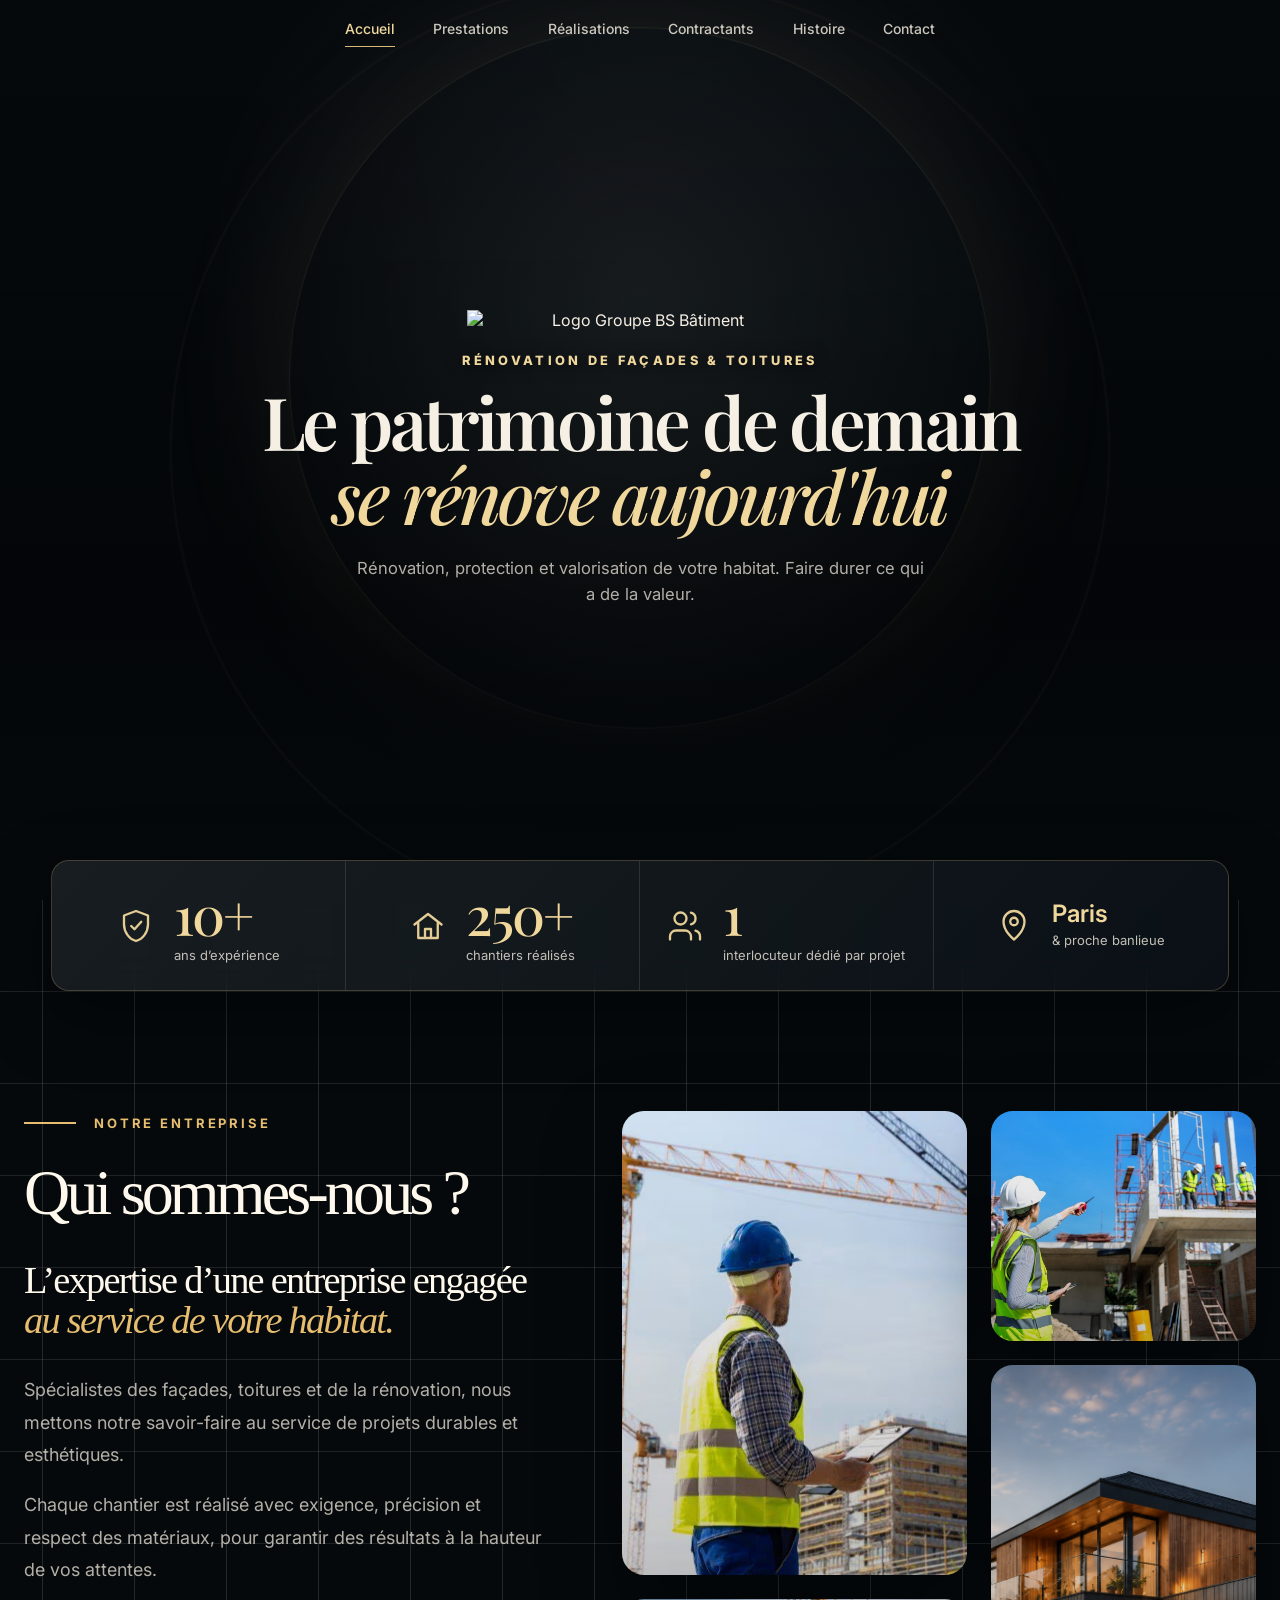
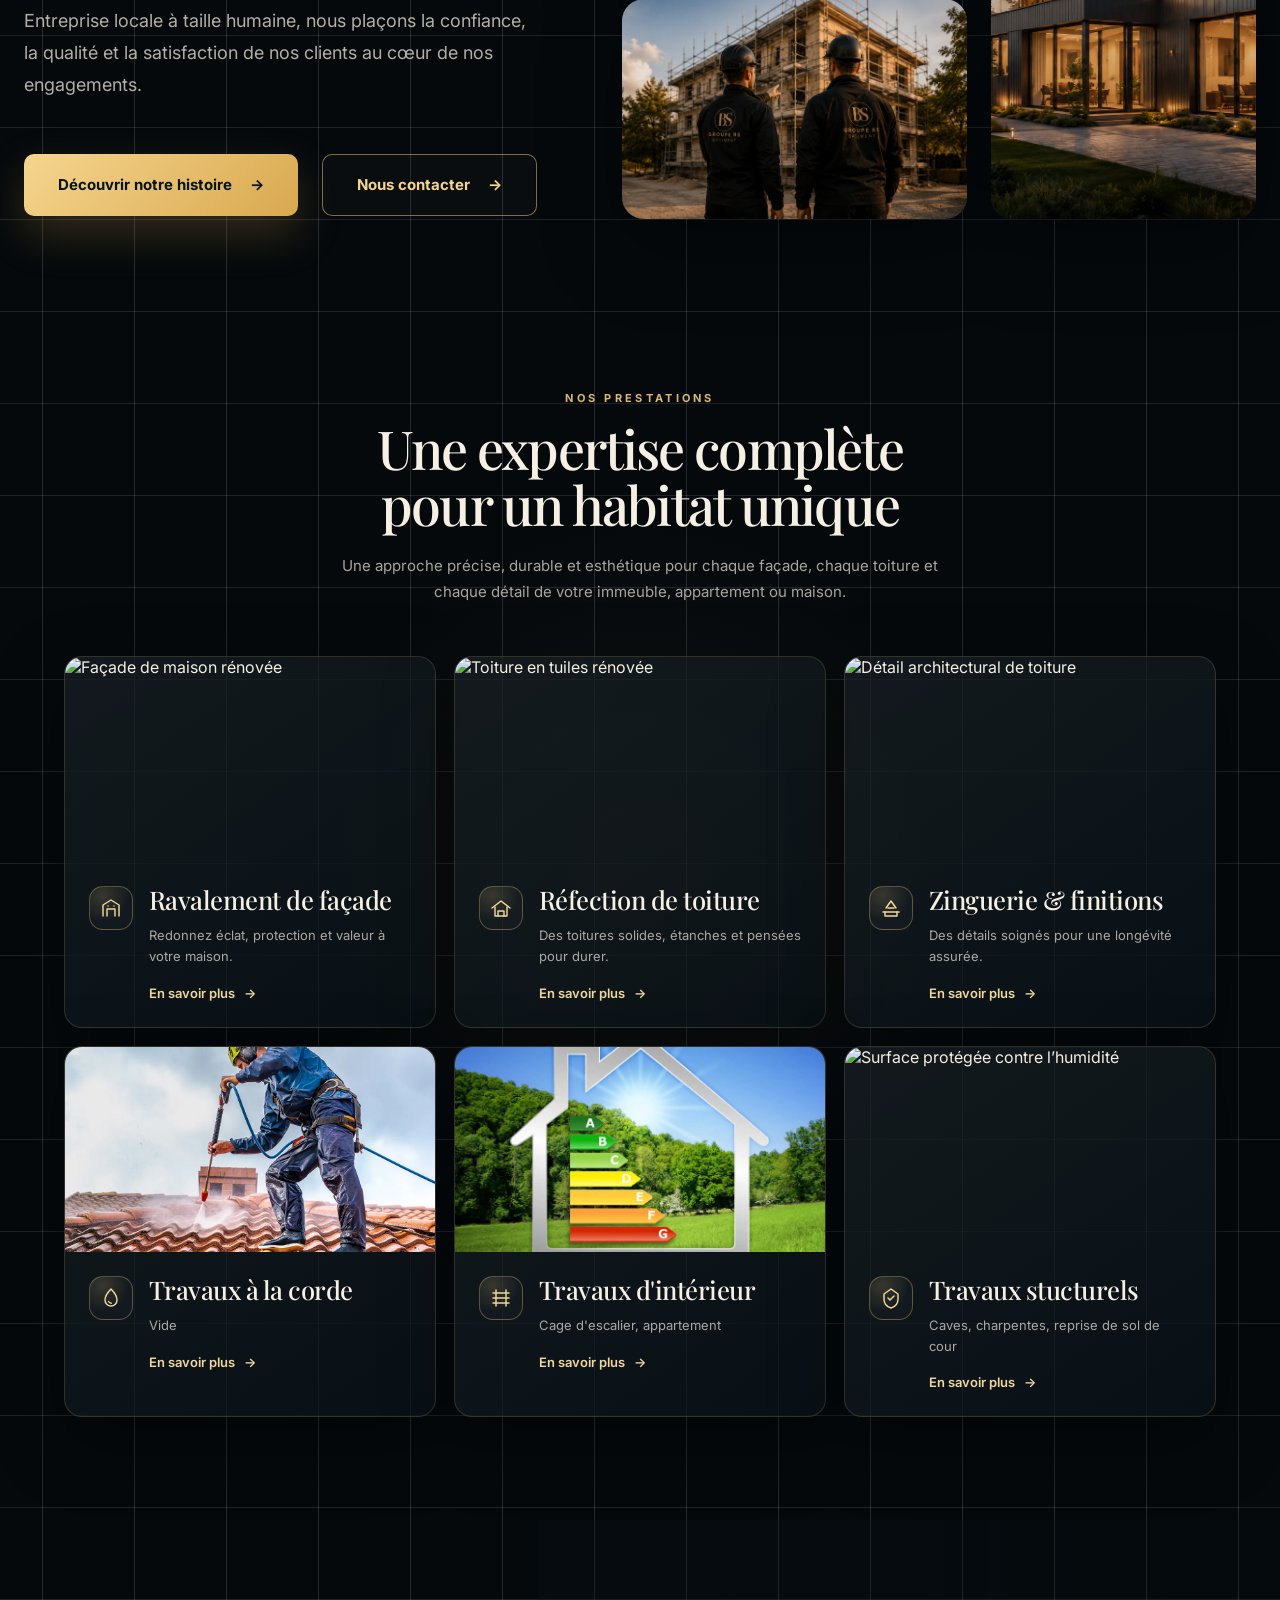
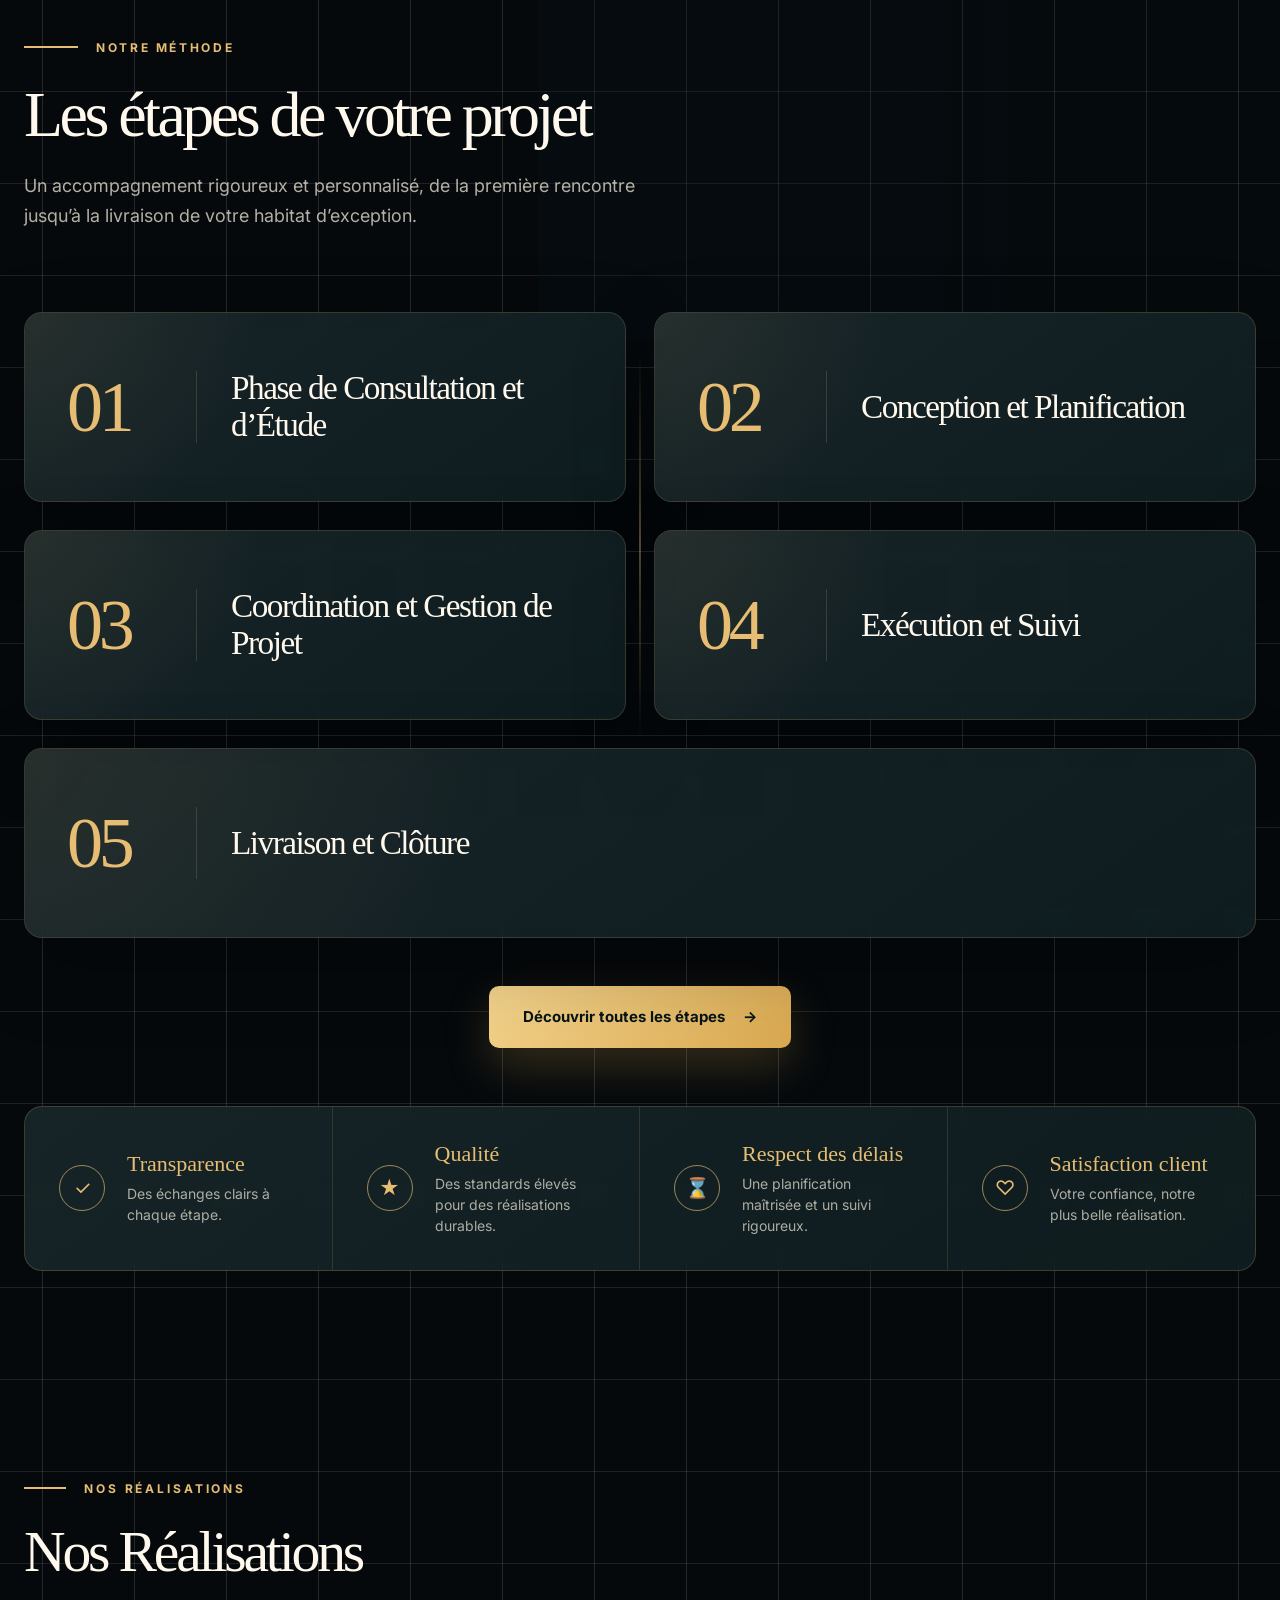
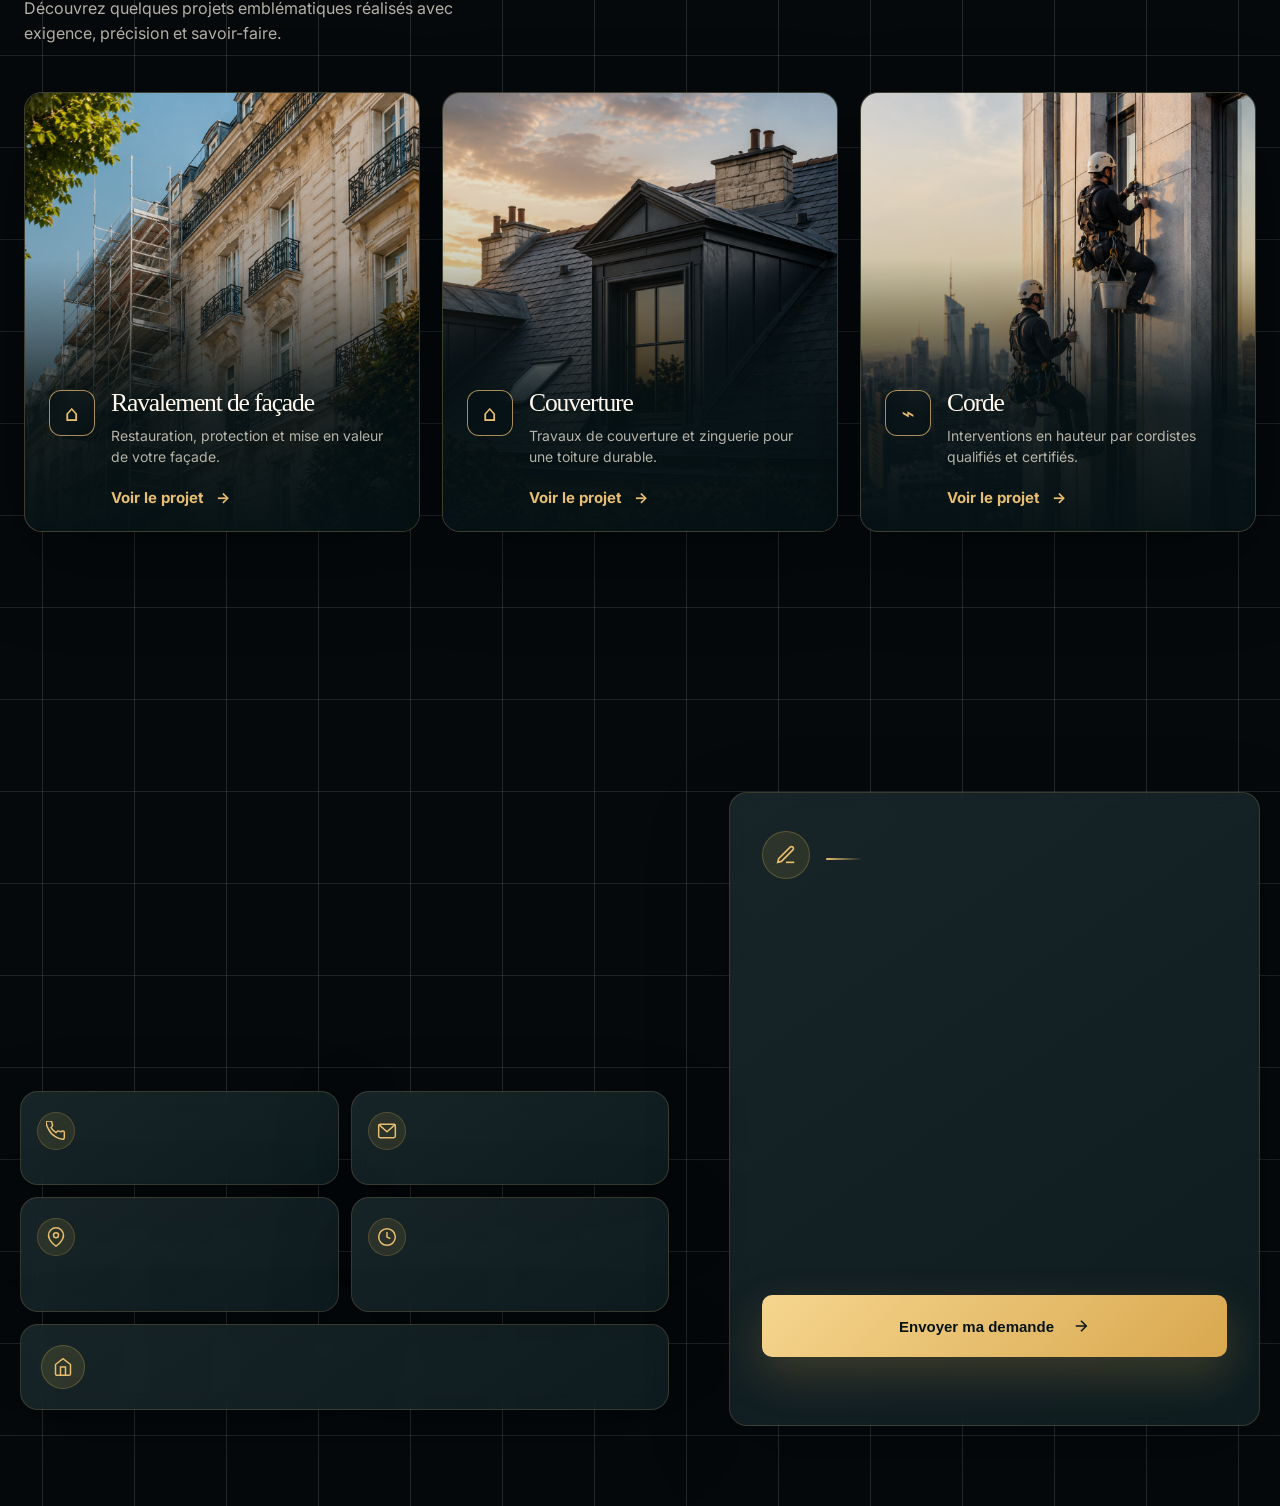
==== commit f1854037: "Add files via upload" ====
--- a/index.html
+++ b/index.html
@@ -34,49 +34,51 @@
 <body>
   <div class="page-transition"></div>
   <main class="site-shell">
+    <header class="navbar">
+      <a class="brand" href="#" aria-label="Groupe BS Bâtiment - accueil">
+        <!-- <span class="brand__mark">BS</span>
+        <span class="brand__text">
+          <strong>Groupe BS</strong>
+          <small>Bâtiment</small>
+        </span>-->
+      </a>
+
+      <nav class="navlinks" aria-label="Navigation principale">
+        <a href="#" class="is-active">Accueil</a>
+        <a href="contact.html">Prestations</a>
+        <a href="realisation.html">Réalisations</a>
+        <a href="contractant.html">Contractants</a>
+        <a href="histoire.html">Histoire</a>
+        <a href="contact.html">Contact</a>
+      </nav>
+
+      <div class="menu-icon" id="menu-icon">
+        <i class="fa-solid fa-bars"></i>
+      </div>
+      <!--<a class="btn btn--gold navbar__cta" href="#contact">Demander un devis</a>-->
+    </header>
     
     <section class="hero" aria-label="Accueil Groupe BS Bâtiment">
       <video class="hero-video" autoplay muted loop playsinline>
         <source src="video/videopaye60.mp4" type="video/mp4" />
       </video>
       <div class="hero__veil"></div>
-      <header class="navbar">
-        <a class="brand" href="#" aria-label="Groupe BS Bâtiment - accueil">
-          <!-- <span class="brand__mark">BS</span> 
-          <span class="brand__text">
-            <strong>Groupe BS</strong>
-            <small>Bâtiment</small>
-          </span>-->
-        </a>
-
-        <nav class="navlinks" aria-label="Navigation principale">
-          <a href="#" class="is-active">Accueil</a>
-          <a href="#prestations">Prestations</a>
-          <a href="realisation.html">Réalisations</a>
-          <a href="contractant.html">Contractants</a>
-          <a href="histoire.html">Histoire</a>
-          <a href="contact.html">Contact</a>
-        </nav>
-        
-        <div class="menu-icon" id="menu-icon">
-          <i class="fa-solid fa-bars"></i>
-        </div>
-        <!--<a class="btn btn--gold navbar__cta" href="#contact">Demander un devis</a>-->
-
-      </header>
-
       <div class="hero__content">
+        <img
+          class="hero__logo"
+          src="Logo/bsbVor.png"
+          alt="Logo Groupe BS Bâtiment"
+        />
         <p class="eyebrow">Rénovation de façades & toitures</p>
-        <h1>L’excellence pour<br><em>vos façades & toitures</em></h1>
+        <h1>Le patrimoine de demain<br><em>se rénove aujourd'hui</em></h1>
         <p class="hero__lead">
-          Rénovation, protection et valorisation de votre habitat avec exigence,
-          précision et savoir-faire.
+          Rénovation, protection et valorisation de votre habitat. Faire durer ce qui a de la valeur.
         </p>
-
+<!--
         <div class="hero__actions" aria-label="Actions principales">
           <a class="btn btn--gold" href="#prestations">Découvrir nos services</a>
           <a class="btn btn--ghost" href="#contact">Obtenir un devis</a>
-        </div>
+        </div>-->
       </div>
 
       <!-- <div class="showcase" aria-hidden="true">
@@ -122,8 +124,8 @@
       <div class="stat">
         <svg viewBox="0 0 24 24" aria-hidden="true"><path d="M16 21v-2a4 4 0 0 0-4-4H6a4 4 0 0 0-4 4v2"/><circle cx="9" cy="7" r="4"/><path d="M22 21v-2a4 4 0 0 0-3-3.87"/><path d="M16 3.13a4 4 0 0 1 0 7.75"/></svg>
         <div>
-          <strong>98%</strong>
-          <span>clients satisfaits</span>
+          <strong>1</strong>
+          <span>interlocuteur dédié par projet</span>
         </div>
       </div>
 
@@ -131,10 +133,11 @@
         <svg viewBox="0 0 24 24" aria-hidden="true"><path d="M12 21s7-5.2 7-12a7 7 0 0 0-14 0c0 6.8 7 12 7 12Z"/><circle cx="12" cy="9" r="2.5"/></svg>
         <div>
           <strong>Paris</strong>
-          <span>& départements voisins</span>
+          <span>& proche banlieue</span>
         </div>
       </div>
     </section>
+    <!--
     <section class="craft-section" id="savoir-faire">
   <div class="craft-card">
     <img
@@ -167,7 +170,7 @@
       </div>
     </div>
   </div>
-</section>
+</section>-->
 
 
 <section class="about-hero">
@@ -204,12 +207,12 @@
       </p>
 
       <div class="about-hero__buttons">
-        <a href="#histoire" class="btn2 btn2--primary">
+        <a href="histoire.html" class="btn2 btn2--primary">
           Découvrir notre histoire
           <span>→</span>
         </a>
 
-        <a href="#contact" class="btn2 btn2--secondary">
+        <a href="contact.html" class="btn2 btn2--secondary">
           Nous contacter
           <span>→</span>
         </a>
@@ -241,10 +244,10 @@
 <section class="prestations-section" id="prestations">
   <div class="section-heading">
     <p class="section-kicker">Nos prestations</p>
-    <h2>Une expertise complète pour un habitat d’exception</h2>
+    <h2>Une expertise complète pour un habitat unique</h2>
     <p>
       Une approche précise, durable et esthétique pour chaque façade,
-      chaque toiture et chaque détail de votre maison.
+      chaque toiture et chaque détail de votre immeuble, appartement ou maison.
     </p>
   </div>
 
@@ -269,7 +272,7 @@
 
         <h3>Ravalement de façade</h3>
         <p>Redonnez éclat, protection et valeur à votre maison.</p>
-        <a href="#contact">En savoir plus <span>→</span></a>
+        <a href="contractant.html">En savoir plus <span>→</span></a>
       </div>
     </article>
 
@@ -293,7 +296,31 @@
 
         <h3>Réfection de toiture</h3>
         <p>Des toitures solides, étanches et pensées pour durer.</p>
-        <a href="#contact">En savoir plus <span>→</span></a>
+        <a href="contractant.html">En savoir plus <span>→</span></a>
+      </div>
+    </article>
+    <article class="service-card">
+      <div class="service-card__media">
+        <img
+          src="https://images.unsplash.com/photo-1600607687939-ce8a6c25118c?auto=format&fit=crop&w=900&q=86"
+          alt="Détail architectural de toiture"
+          loading="lazy"
+        />
+      </div>
+
+      <div class="service-card__body">
+        <span class="service-card__icon" aria-hidden="true">
+          <svg viewBox="0 0 24 24">
+            <path d="M4 16h16" />
+            <path d="M6 16v4h12v-4" />
+            <path d="M7 12l5-7 5 7" />
+            <path d="M9 12h6" />
+          </svg>
+        </span>
+
+        <h3>Zinguerie &amp; finitions</h3>
+        <p>Des détails soignés pour une longévité assurée.</p>
+        <a href="contractant.html">En savoir plus <span>→</span></a>
       </div>
     </article>
 
@@ -314,9 +341,9 @@
           </svg>
         </span>
 
-        <h3>Nettoyage &amp; traitement</h3>
-        <p>Élimination des mousses, lichens et salissures.</p>
-        <a href="#contact">En savoir plus <span>→</span></a>
+        <h3>Travaux à la corde</h3>
+        <p>Vide</p>
+        <a href="contractant.html">En savoir plus <span>→</span></a>
       </div>
     </article>
 
@@ -339,9 +366,9 @@
           </svg>
         </span>
 
-        <h3>Isolation &amp; étanchéité</h3>
-        <p>Confort thermique optimal et économies d’énergie.</p>
-        <a href="#contact">En savoir plus <span>→</span></a>
+        <h3>Travaux d'intérieur</h3>
+        <p>Cage d'escalier, appartement</p>
+        <a href="contractant.html">En savoir plus <span>→</span></a>
       </div>
     </article>
 
@@ -362,36 +389,13 @@
           </svg>
         </span>
 
-        <h3>Hydrofuge &amp; protection</h3>
-        <p>Traitements performants contre l’humidité et les intempéries.</p>
-        <a href="#contact">En savoir plus <span>→</span></a>
+        <h3>Travaux stucturels</h3>
+        <p>Caves, charpentes, reprise de sol de cour</p>
+        <a href="contractant.html">En savoir plus <span>→</span></a>
       </div>
     </article>
 
-    <article class="service-card">
-      <div class="service-card__media">
-        <img
-          src="https://images.unsplash.com/photo-1600607687939-ce8a6c25118c?auto=format&fit=crop&w=900&q=86"
-          alt="Détail architectural de toiture"
-          loading="lazy"
-        />
-      </div>
-
-      <div class="service-card__body">
-        <span class="service-card__icon" aria-hidden="true">
-          <svg viewBox="0 0 24 24">
-            <path d="M4 16h16" />
-            <path d="M6 16v4h12v-4" />
-            <path d="M7 12l5-7 5 7" />
-            <path d="M9 12h6" />
-          </svg>
-        </span>
-
-        <h3>Zinguerie &amp; finitions</h3>
-        <p>Des détails soignés pour une longévité assurée.</p>
-        <a href="#contact">En savoir plus <span>→</span></a>
-      </div>
-    </article>
+
   </div>
 </section>
 <section class="process-section3" id="methode">
@@ -412,136 +416,55 @@
       </p>
     </div>
 
-    <div class="process-grid3">
-
-      <article class="process-card3">
+    <div class="process-grid3 process-grid3--summary">
+
+      <article class="process-card3 process-card3--summary">
         <div class="process-number3">01</div>
 
         <div class="process-card-content3">
           <h3>Phase de Consultation et d’Étude</h3>
-          <div class="process-line3"></div>
-
-          <ul>
-            <li>
-              <strong>Premier Contact</strong>
-              <span>Rencontre initiale avec le client pour comprendre ses besoins, ses attentes et son budget.</span>
-            </li>
-            <li>
-              <strong>Étude de Faisabilité</strong>
-              <span>Analyse des contraintes techniques, architecturales et réglementaires du projet.</span>
-            </li>
-            <li>
-              <strong>Élaboration du Cahier des Charges</strong>
-              <span>Définition précise des exigences du projet, y compris les matériaux, les délais et les coûts.</span>
-            </li>
-          </ul>
         </div>
       </article>
 
-      <article class="process-card3">
+      <article class="process-card3 process-card3--summary">
         <div class="process-number3">02</div>
 
         <div class="process-card-content3">
           <h3>Conception et Planification</h3>
-          <div class="process-line3"></div>
-
-          <ul>
-            <li>
-              <strong>Conception</strong>
-              <span>Création de plans détaillés et de spécifications techniques avec les architectes et ingénieurs.</span>
-            </li>
-            <li>
-              <strong>Obtention des Autorisations</strong>
-              <span>Aide à l’obtention des autorisations nécessaires : déclaration préalable, permis de construire.</span>
-            </li>
-            <li>
-              <strong>Planification</strong>
-              <span>Établissement d’un calendrier détaillé avec les étapes clés et les contraintes du site.</span>
-            </li>
-            <li>
-              <strong>Estimation des Coûts</strong>
-              <span>Préparation d’un devis détaillé et d’un budget prévisionnel.</span>
-            </li>
-          </ul>
         </div>
       </article>
 
-      <article class="process-card3">
+      <article class="process-card3 process-card3--summary">
         <div class="process-number3">03</div>
 
         <div class="process-card-content3">
           <h3>Coordination et Gestion de Projet</h3>
-          <div class="process-line3"></div>
-
-          <ul>
-            <li>
-              <strong>Sélection des Sous-traitants</strong>
-              <span>Choix des entreprises spécialisées pour chaque aspect du projet.</span>
-            </li>
-            <li>
-              <strong>Gestion des Contrats</strong>
-              <span>Négociation et signature des contrats avec les sous-traitants.</span>
-            </li>
-            <li>
-              <strong>Supervision des Travaux</strong>
-              <span>Surveillance continue pour assurer le respect des délais, des coûts et des normes de qualité.</span>
-            </li>
-          </ul>
         </div>
       </article>
 
-      <article class="process-card3">
+      <article class="process-card3 process-card3--summary">
         <div class="process-number3">04</div>
 
         <div class="process-card-content3">
           <h3>Exécution et Suivi</h3>
-          <div class="process-line3"></div>
-
-          <ul>
-            <li>
-              <strong>Mise en Œuvre</strong>
-              <span>Début des travaux selon le calendrier établi.</span>
-            </li>
-            <li>
-              <strong>Mise en Place de la Sécurité</strong>
-              <span>Installation des dispositifs de sécurité : échafaudages, filets de protection.</span>
-            </li>
-            <li>
-              <strong>Suivi de Projet</strong>
-              <span>Réunions régulières avec le client et les sous-traitants pour suivre l’avancement.</span>
-            </li>
-            <li>
-              <strong>Gestion des Changements</strong>
-              <span>Adaptation du plan initial en cas de modifications ou d’imprévus.</span>
-            </li>
-          </ul>
         </div>
       </article>
 
-      <article class="process-card3 process-card3--wide">
+      <article class="process-card3 process-card3--wide process-card3--summary">
         <div class="process-number3">05</div>
 
         <div class="process-card-content3">
           <h3>Livraison et Clôture</h3>
-          <div class="process-line3"></div>
-
-          <ul class="process-list-horizontal3">
-            <li>
-              <strong>Inspection Finale</strong>
-              <span>Vérification que tous les travaux sont conformes aux spécifications et aux normes de qualité.</span>
-            </li>
-            <li>
-              <strong>Remise des Clés</strong>
-              <span>Livraison officielle du projet au client.</span>
-            </li>
-            <li>
-              <strong>Garantie et Suivi Post-projet</strong>
-              <span>Services de garantie et de suivi pour assurer la satisfaction du client à long terme.</span>
-            </li>
-          </ul>
         </div>
       </article>
 
+    </div>
+
+    <div class="process-cta3">
+      <a href="methode.html" class="btn2 btn2--primary">
+        Découvrir toutes les étapes
+        <span>→</span>
+      </a>
     </div>
 
     <div class="process-values3">
@@ -698,7 +621,7 @@
           <div class="contact-info-text7">
             <span class="contact-info-label7">Téléphone</span>
             <span class="contact-info-value7 contact-gold7">01 42 86 78 90</span>
-            <span class="contact-info-sub7">Du lundi au vendredi, 9h – 18h</span>
+            <span class="contact-info-sub7">Du lundi au vendredi, 8h – 12h/14h – 18h</span>
           </div>
         </div>
         <div class="contact-info-card7">
@@ -710,7 +633,7 @@
           </div>
           <div class="contact-info-text7">
             <span class="contact-info-label7">Email</span>
-            <span class="contact-info-value7 contact-gold7">contact@excellencebat.fr</span>
+            <span class="contact-info-value7 contact-gold7">contact@gbsb.fr</span>
             <span class="contact-info-sub7">Réponse sous 24h ouvrées</span>
           </div>
         </div>
@@ -736,7 +659,7 @@
           </div>
           <div class="contact-info-text7">
             <span class="contact-info-label7">Horaires</span>
-            <span class="contact-info-value7">Lun – Ven : 9h – 18h</span>
+            <span class="contact-info-value7">Lun – Ven : 8h – 12h/14h - 18h</span>
             <span class="contact-info-sub7">Sam – Dim : Fermé</span>
           </div>
         </div>
@@ -819,6 +742,7 @@
     if (!canAnimate) return;
 
     const revealSelectors = [
+      ".hero__logo",
       ".hero__content .eyebrow",
       ".hero__content h1",
       ".hero__lead",
@@ -923,6 +847,20 @@
 
   const menuIcon = document.querySelector(".menu-icon");
   const navbar = document.querySelector(".navlinks");
+  const header = document.querySelector(".navbar");
+  const hero = document.querySelector(".hero");
+
+  function updateHeaderContrast() {
+    if (!header || !hero) return;
+
+    const headerBottom = header.getBoundingClientRect().bottom;
+    const heroBottom = hero.getBoundingClientRect().bottom;
+    header.classList.toggle("is-past-hero", heroBottom <= headerBottom);
+  }
+
+  updateHeaderContrast();
+  window.addEventListener("scroll", updateHeaderContrast, { passive: true });
+  window.addEventListener("resize", updateHeaderContrast);
 
   if (menuIcon && navbar) {
     menuIcon.addEventListener("click", () => {
@@ -941,40 +879,5 @@
     });
   }
 </script>
-<script>
-  window.addEventListener("DOMContentLoaded", () => {
-  // Petit délai pour être sûr que l'état initial
-  // du rideau ait bien été rendu
-  requestAnimationFrame(() => {
-    document.body.classList.add("page-loaded");
-  });
-});
-
-document.querySelectorAll('a[href]').forEach(link => {
-  link.addEventListener("click", event => {
-    const href = link.getAttribute("href");
-
-    // On ignore les ancres, liens externes, etc.
-    if (
-      !href ||
-      href.startsWith("#") ||
-      link.target === "_blank" ||
-      link.hostname !== window.location.hostname
-    ) {
-      return;
-    }
-
-    event.preventDefault();
-
-    document.body.classList.remove("page-loaded");
-    document.body.classList.add("page-leaving");
-
-    setTimeout(() => {
-      window.location.href = href;
-    }, 700);
-  });
-});
-</script>
 </body>
 </html>
-
--- a/styles.css
+++ b/styles.css
@@ -34,7 +34,7 @@
     linear-gradient(180deg, #020506 0%, #071119 52%, #05080b 100%);*/
     /*background-color: #121212;*/ /* /!\ IMPORTANT : Ajoute un fond sombre pour voir les lignes blanches transparentes */
   background-color: #05090c;
-    background-image: linear-gradient(to right, rgba(255, 255, 255, 0.035) 1px, transparent 1px), linear-gradient(to bottom, rgba(255, 255, 255, 0.025) 1px, transparent 1px);
+    background-image: linear-gradient(to right, rgba(255, 255, 255, 0.13) 1px, transparent 1px), linear-gradient(to bottom, rgba(255, 255, 255, 0.10) 1px, transparent 1px);
 background-size: 92px 92px;
 background-position: center center;
 overflow-x: hidden;
@@ -91,7 +91,12 @@
 }
 .hero {
   position: relative;
-  min-height: 100vh;
+  display: grid;
+  place-items: center;
+  width: 100%;
+  height: 100vh;
+  height: 100dvh;
+  padding: clamp(76px, 10vh, 110px) clamp(18px, 5vw, 72px) clamp(48px, 8vh, 82px);
   overflow: hidden;
   isolation: isolate;
   background: #05090c;
@@ -176,23 +181,32 @@
 }
 
 .navbar {
-  position: relative;
-  z-index: 5;
+  position: fixed;
+  top: 10px;
+  left: 10px;
+  right: 10px;
+  z-index: 1000;
   display: grid;
   grid-template-columns: 1fr auto 1fr;
   align-items: center;
   gap: 28px;
-  margin: 10px;
+  margin: 0;
 }
 
 .menu-icon{
   display: flex;
   justify-content: end;
   display: none;
+  border: 0;
+  padding: 0;
+  color: inherit;
+  background: transparent;
+  cursor: pointer;
 }
 .menu-icon i{
   font-size: 30px;
   padding: 10px 0;
+  transition: filter .25s ease;
 }
 
 .brand {
@@ -241,6 +255,17 @@
   color: rgba(245, 239, 228, .82);
   font-size: 14px;
   font-weight: 500;
+  transition: text-shadow .25s ease;
+}
+
+.navbar.is-past-hero .navlinks {
+  text-shadow:
+    0 1px 2px rgba(0, 0, 0, 1),
+    0 2px 8px rgba(0, 0, 0, .9);
+}
+
+.navbar.is-past-hero .menu-icon i {
+  filter: drop-shadow(0 1px 3px rgba(0, 0, 0, .95));
 }
 
 .navlinks a {
@@ -316,42 +341,53 @@
 .hero__content {
   position: relative;
   z-index: 3;
-  width: min(900px, 100%);
-  margin: 115px auto 0;
+  width: min(820px, 100%);
+  margin: 0 auto;
   text-align: center;
 }
 
-.eyebrow {
-  margin: 0 0 18px;
-  color: var(--gold);
-  font-size: 12px;
-  font-weight: 700;
-  letter-spacing: .32em;
+.hero__logo {
+  width: clamp(230px, 27vw, 380px);
+  max-height: 18vh;
+  margin: 0 auto clamp(16px, 2.5vh, 24px);
+  object-fit: contain;/*
+  filter:
+    drop-shadow(0 0 2px rgba(255, 255, 255, .35))
+    drop-shadow(0 12px 28px rgba(0, 0, 0, .48));*/
+}
+
+.hero__content > .eyebrow {
+  margin: 0 0 16px;
+  color: var(--gold-2);
+  font-size: clamp(12px, 1vw, 14px);
+  font-weight: 800;
+  letter-spacing: .26em;
   text-transform: uppercase;
-}
-
-h1 {
+  text-shadow: 0 2px 16px rgba(0, 0, 0, .85);
+}
+
+.hero__content h1 {
   margin: 0;
   font-family: var(--font-serif);
-  font-size: clamp(54px, 8vw, 116px);
-  line-height: .96;
+  font-size: clamp(42px, 5.7vw, 82px);
+  line-height: 1.02;
   font-weight: 600;
   letter-spacing: -.045em;
   text-wrap: balance;
 }
 
-h1 em {
+.hero__content h1 em {
   color: var(--gold-2);
   font-style: italic;
   font-weight: 500;
 }
 
 .hero__lead {
-  width: min(630px, 100%);
-  margin: 28px auto 0;
+  width: min(580px, 100%);
+  margin: 22px auto 0;
   color: var(--muted);
-  font-size: clamp(16px, 1.55vw, 20px);
-  line-height: 1.7;
+  font-size: clamp(15px, 1.3vw, 18px);
+  line-height: 1.6;
 }
 
 .hero__actions {
@@ -547,7 +583,10 @@
 @media (max-width: 1100px) {
   .navbar {
     grid-template-columns: auto auto;
-    margin: 0px;
+    top: 0;
+    left: 0;
+    right: 0;
+    margin: 0;
     padding: 0;
     width: 100%;
   }
@@ -614,11 +653,15 @@
 
 @media (max-width: 760px) {
   .hero {
-    min-height: 1050px;
-    padding-inline: 18px;
+    height: 100vh;
+    height: 100dvh;
+    padding: 72px 18px 44px;
   }
   .fa-solid.fa-bars{
-    padding: 10px 0;
+    padding: 8px 10px;
+  }
+  .fa-solid.fa-xmark{
+    padding: 8px 10px;
   }
   /*.navbar{
     margin-inline: 18px;
@@ -635,7 +678,29 @@
   }
 
   .hero__content {
-    margin-top: 78px;
+    margin: 0 auto;
+  }
+
+  .hero__logo {
+    width: min(68vw, 310px);
+    max-height: 16vh;
+    margin-bottom: 16px;
+  }
+
+  .hero__content > .eyebrow {
+    margin-bottom: 14px;
+    font-size: 11px;
+  }
+
+  .hero__content h1 {
+    font-size: clamp(34px, 10.5vw, 48px);
+  }
+
+  .hero__lead {
+    width: min(520px, 94%);
+    margin-top: 18px;
+    font-size: 14px;
+    line-height: 1.55;
   }
 
   .btn {
@@ -915,16 +980,17 @@
   position: relative;
   height: 205px;
   overflow: hidden;
-  background: rgba(255, 255, 255, .04);
+ /* background: rgba(255, 255, 255, .04);*/
 }
 
 .service-card__media::after {
   content: "";
   position: absolute;
   inset: 0;
+  /*
   background:
     linear-gradient(180deg, transparent 35%, rgba(5, 9, 12, .74) 100%),
-    linear-gradient(90deg, rgba(5, 9, 12, .18), transparent 48%);
+    linear-gradient(90deg, rgba(5, 9, 12, .18), transparent 48%);*/
 }
 
 .service-card__media img {
@@ -1357,25 +1423,7 @@
   }
 
   .about-hero__gallery {
-    grid-template-columns: 1fr;
-    grid-template-rows: auto;
-    gap: 16px;
-  }
-
-  .about-hero__image,
-  .about-hero__image--large,
-  .about-hero__image--small,
-  .about-hero__image--wide,
-  .about-hero__image--tall {
-    grid-column: auto;
-    grid-row: auto;
-    height: 260px;
-    border-radius: 18px;
-  }
-
-  .about-hero__image--small,
-  .about-hero__image--wide {
-    height: 220px;
+    display: none;
   }
 }
 
@@ -1393,13 +1441,6 @@
     font-size: 30px;
   }
 
-  .about-hero__image,
-  .about-hero__image--large,
-  .about-hero__image--small,
-  .about-hero__image--wide,
-  .about-hero__image--tall {
-    height: 220px;
-  }
 }
 
 .process-section3 {
@@ -1488,6 +1529,16 @@
   color: #fff8ed;
 }
 
+.process-page-title3 {
+  margin: 0 0 24px;
+  font-family: Georgia, "Times New Roman", serif;
+  font-size: clamp(42px, 5vw, 78px);
+  line-height: 1;
+  font-weight: 500;
+  letter-spacing: -0.055em;
+  color: #fff8ed;
+}
+
 .process-header3 p {
   max-width: 620px;
   margin: 0;
@@ -1549,6 +1600,17 @@
   min-height: auto;
 }
 
+.process-card3--summary {
+  min-height: 190px;
+  align-items: center;
+}
+
+.process-cta3 {
+  display: flex;
+  justify-content: center;
+  margin-top: 48px;
+}
+
 .process-number3 {
   position: relative;
   z-index: 1;
@@ -1567,6 +1629,17 @@
 }
 
 .process-card-content3 h3 {
+  margin: 0;
+  max-width: 460px;
+  font-family: Georgia, "Times New Roman", serif;
+  font-size: clamp(28px, 2.6vw, 42px);
+  line-height: 1.1;
+  font-weight: 500;
+  letter-spacing: -0.045em;
+  color: #fff8ed;
+}
+
+.process-card-content3 h2 {
   margin: 0;
   max-width: 460px;
   font-family: Georgia, "Times New Roman", serif;
@@ -1648,6 +1721,20 @@
   backdrop-filter: blur(10px);
 }
 
+.process-back3 {
+  display: flex;
+  justify-content: center;
+  margin-top: 48px;
+}
+
+.process-values3 .value-item3 h3 {
+  margin: 0 0 6px;
+  color: #e6bd73;
+  font-family: Georgia, "Times New Roman", serif;
+  font-size: 22px;
+  font-weight: 500;
+}
+
 .value-item3 {
   display: flex;
   align-items: center;
@@ -1717,6 +1804,10 @@
     grid-column: auto;
   }
 
+  .process-card3--summary {
+    min-height: 170px;
+  }
+
   .process-list-horizontal3 {
     grid-template-columns: 1fr;
   }
@@ -1752,6 +1843,10 @@
   }
 
   .process-header3 h2 {
+    font-size: 42px;
+  }
+
+  .process-page-title3 {
     font-size: 42px;
   }
 
@@ -1767,6 +1862,23 @@
     border-radius: 16px;
   }
 
+  .process-card3--summary {
+    gap: 18px;
+    min-height: auto;
+  }
+
+  .process-card3--summary .process-number3 {
+    padding-bottom: 16px;
+  }
+
+  .process-cta3 {
+    margin-top: 36px;
+  }
+
+  .process-cta3 .btn2 {
+    width: 100%;
+  }
+
   .process-number3 {
     padding-right: 0;
     padding-bottom: 20px;
@@ -1779,6 +1891,10 @@
     font-size: 30px;
   }
 
+  .process-card-content3 h2 {
+    font-size: 30px;
+  }
+
   .process-card-content3 li {
     font-size: 14px;
     line-height: 1.65;
@@ -1810,11 +1926,19 @@
     font-size: 36px;
   }
 
+  .process-page-title3 {
+    font-size: 36px;
+  }
+
   .process-card3 {
     padding: 26px 20px;
   }
 
   .process-card-content3 h3 {
+    font-size: 27px;
+  }
+
+  .process-card-content3 h2 {
     font-size: 27px;
   }
 
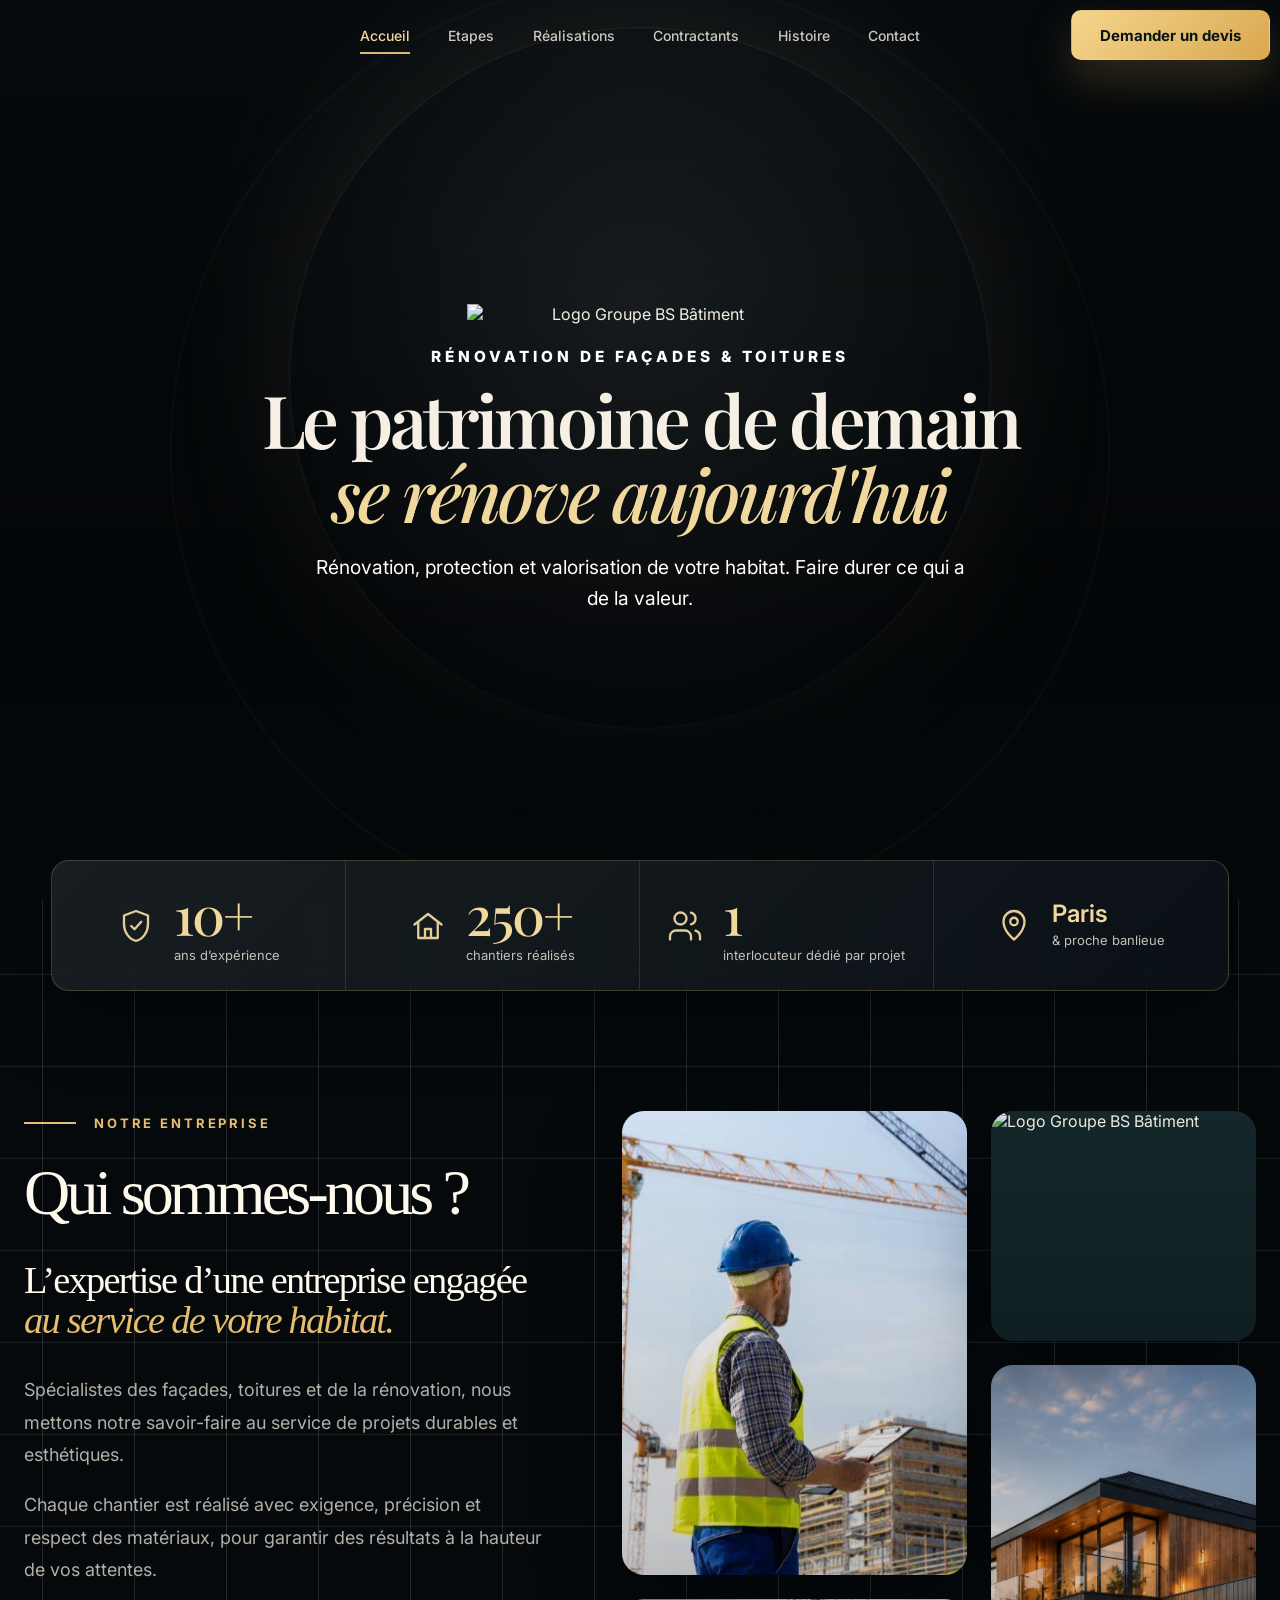
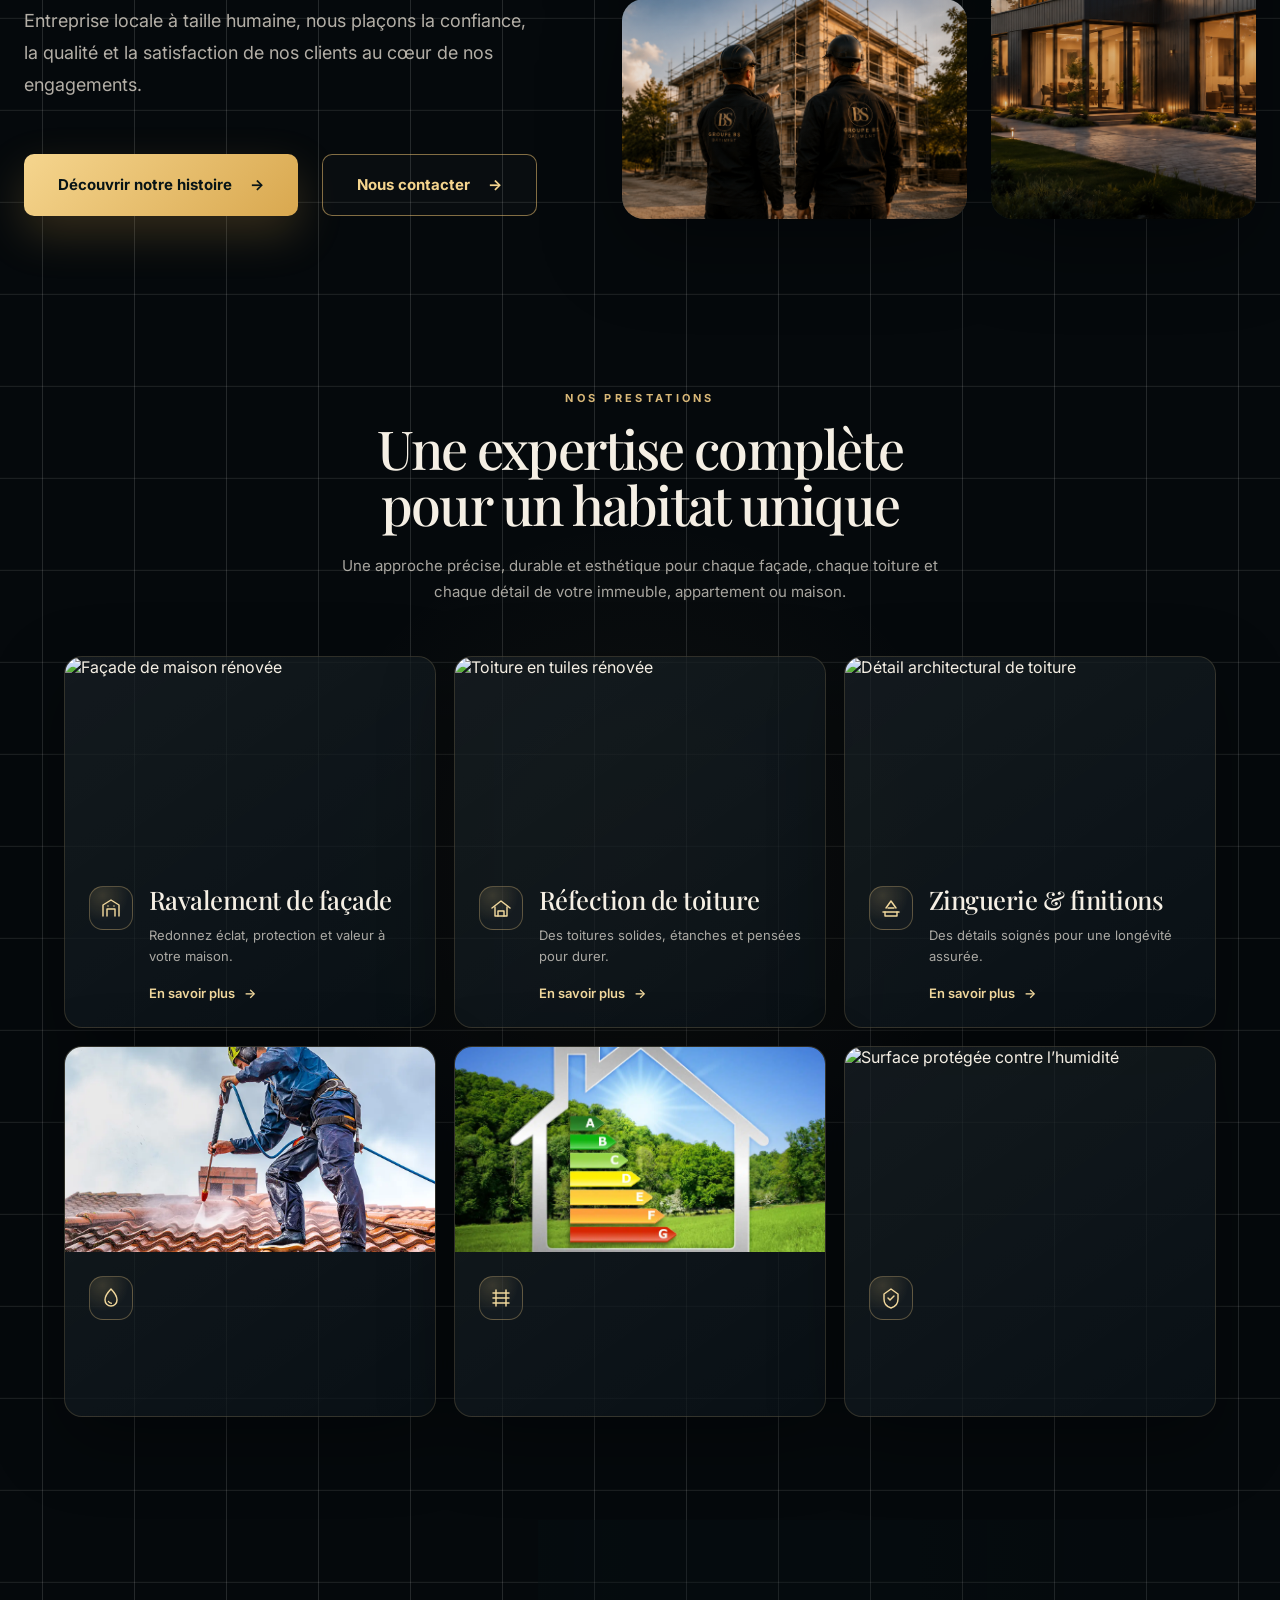
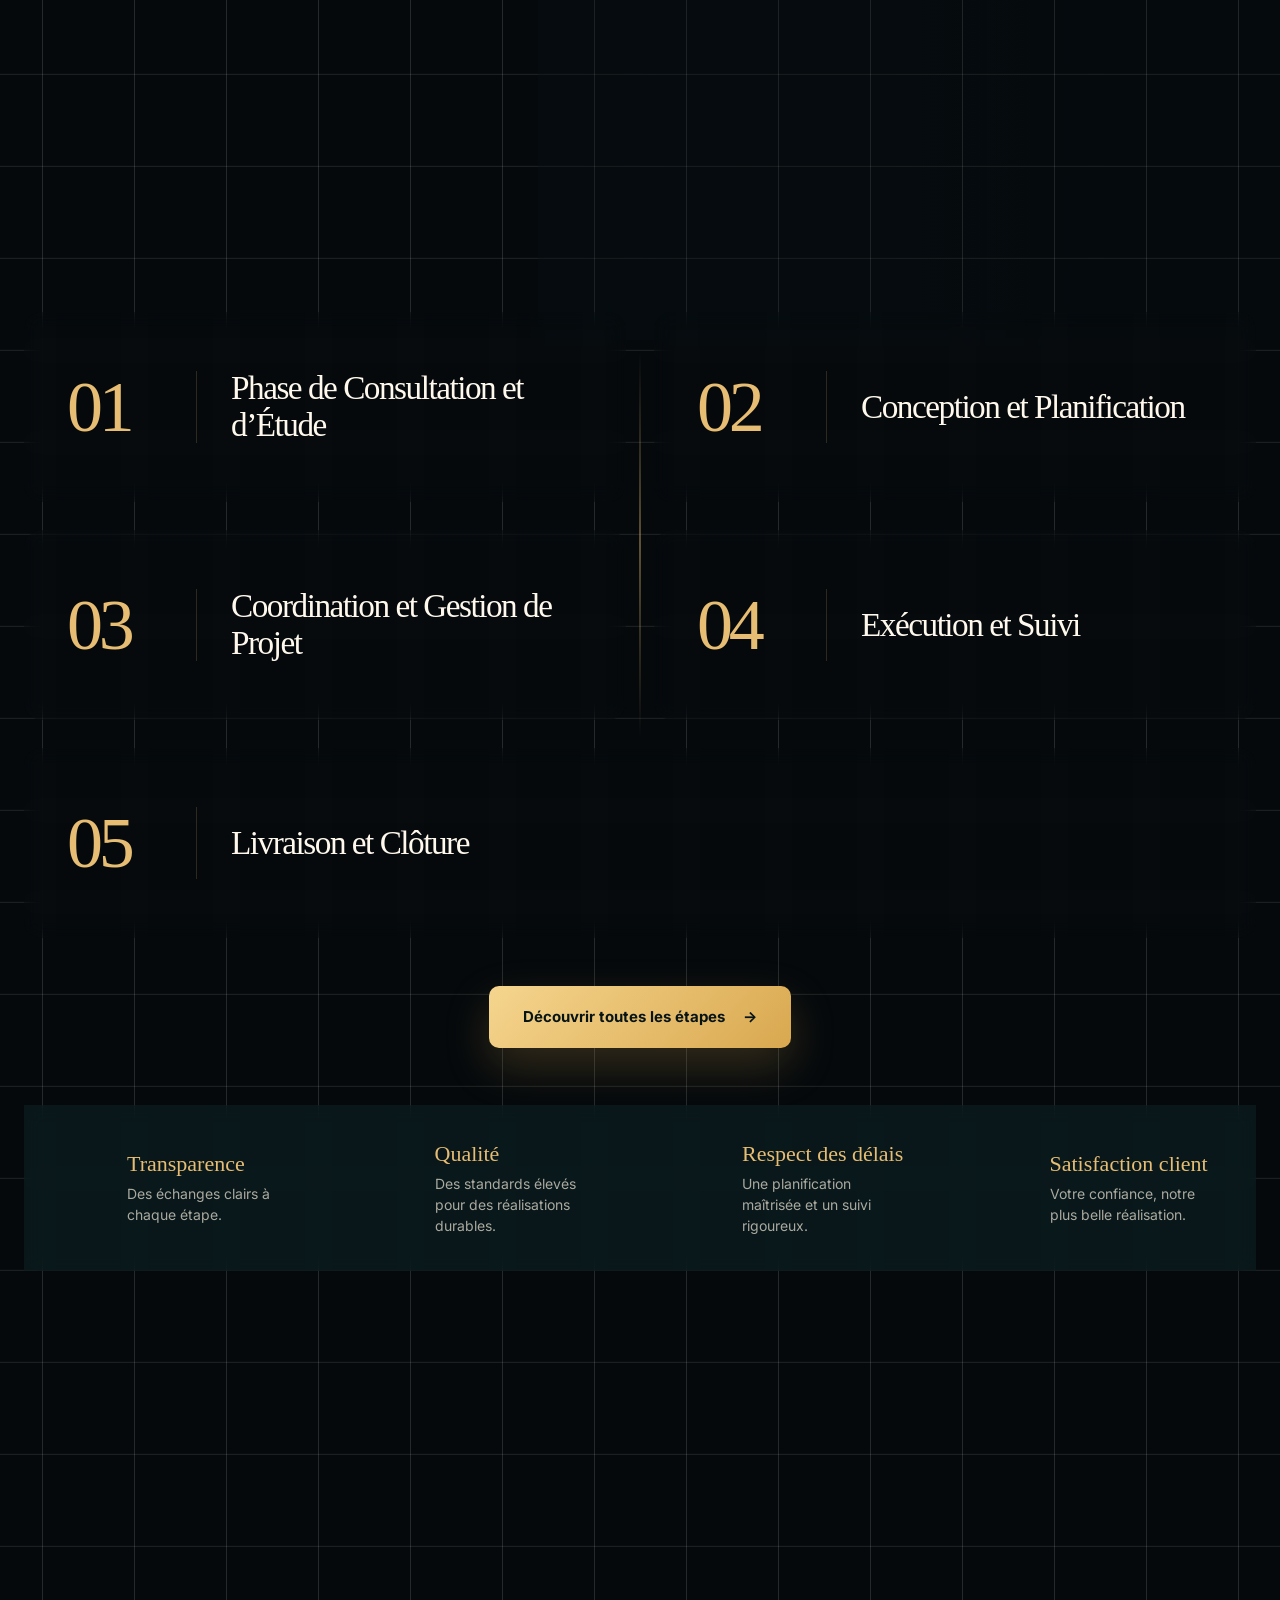
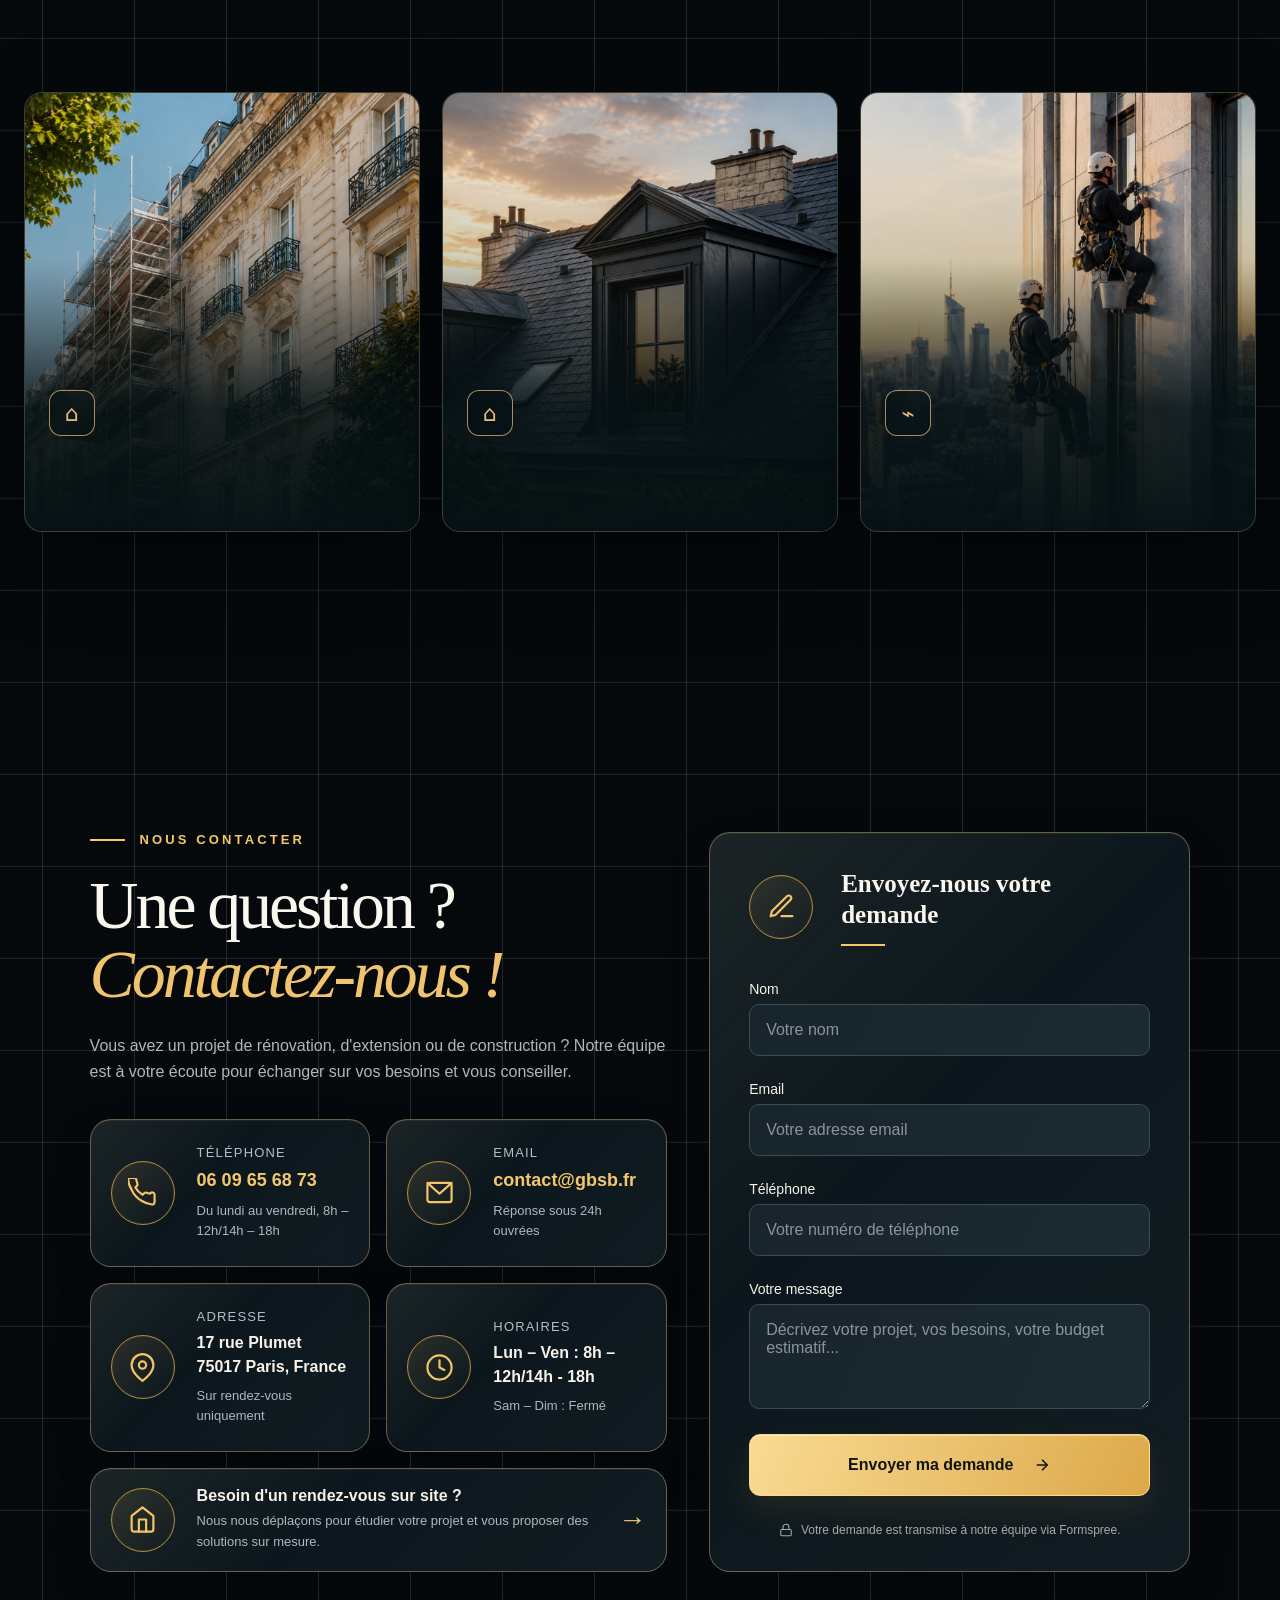
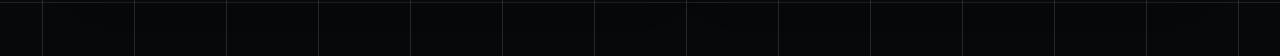
==== commit fa5c733a: "Add files via upload" ====
--- a/index.html
+++ b/index.html
@@ -35,7 +35,7 @@
   <div class="page-transition"></div>
   <main class="site-shell">
     <header class="navbar">
-      <a class="brand" href="#" aria-label="Groupe BS Bâtiment - accueil">
+      <a class="brand" href="index.html" aria-label="Groupe BS Bâtiment - accueil">
         <!-- <span class="brand__mark">BS</span>
         <span class="brand__text">
           <strong>Groupe BS</strong>
@@ -44,8 +44,8 @@
       </a>
 
       <nav class="navlinks" aria-label="Navigation principale">
-        <a href="#" class="is-active">Accueil</a>
-        <a href="contact.html">Prestations</a>
+        <a href="index.html" class="is-active">Accueil</a>
+        <a href="methode.html">Etapes</a>
         <a href="realisation.html">Réalisations</a>
         <a href="contractant.html">Contractants</a>
         <a href="histoire.html">Histoire</a>
@@ -55,7 +55,7 @@
       <div class="menu-icon" id="menu-icon">
         <i class="fa-solid fa-bars"></i>
       </div>
-      <!--<a class="btn btn--gold navbar__cta" href="#contact">Demander un devis</a>-->
+      <a class="btn btn--gold navbar__cta" href="contact.html">Demander un devis</a>
     </header>
     
     <section class="hero" aria-label="Accueil Groupe BS Bâtiment">
@@ -66,7 +66,7 @@
       <div class="hero__content">
         <img
           class="hero__logo"
-          src="Logo/bsbVor.png"
+          src="Logo/OrEtBlancLast.png"
           alt="Logo Groupe BS Bâtiment"
         />
         <p class="eyebrow">Rénovation de façades & toitures</p>
@@ -224,8 +224,8 @@
         <img src="images/batimentimg.avif" alt="Équipe sur un chantier de façade">
       </div>
 
-      <div class="about-hero__image about-hero__image--small">
-        <img src="images/femmebtp.jpg" alt="Artisan travaillant sur un chantier">
+      <div class="about-hero__image about-hero__image--small about-hero__image--logo">
+        <img src="Logo/OrEtBlancLast.png" alt="Logo Groupe BS Bâtiment">
       </div>
 
       <div class="about-hero__image about-hero__image--wide">
@@ -536,7 +536,7 @@
             <h3>Ravalement de façade</h3>
             <p>Restauration, protection et mise en valeur de votre façade.</p>
 
-            <a href="realisation.html" class="realisation-link4">
+            <a href="realisation.html?filter=ravalement" class="realisation-link4">
               Voir le projet
               <span>→</span>
             </a>
@@ -558,7 +558,7 @@
             <h3>Couverture</h3>
             <p>Travaux de couverture et zinguerie pour une toiture durable.</p>
 
-            <a href="realisation.html" class="realisation-link4">
+            <a href="realisation.html?filter=couverture" class="realisation-link4">
               Voir le projet
               <span>→</span>
             </a>
@@ -580,7 +580,7 @@
             <h3>Corde</h3>
             <p>Interventions en hauteur par cordistes qualifiés et certifiés.</p>
 
-            <a href="realisation.html" class="realisation-link4">
+            <a href="realisation.html?filter=corde" class="realisation-link4">
               Voir le projet
               <span>→</span>
             </a>
@@ -601,12 +601,12 @@
 </section>
 
 
-<section class="contact-section7">
+<section class="contact-section7" id="contact" aria-labelledby="contact-title7">
   <div class="contact-container7">
     <!-- Colonne gauche -->
     <div class="contact-left7">
       <div class="contact-label7"> <span></span>NOUS CONTACTER</div>
-      <h2 class="contact-title7">Une question ?<br><em>Contactez-nous !</em></h2>
+      <h2 class="contact-title7" id="contact-title7">Une question ?<br><em>Contactez-nous !</em></h2>
       <p class="contact-desc7">
         Vous avez un projet de rénovation, d'extension ou de construction ?
         Notre équipe est à votre écoute pour échanger sur vos besoins et vous conseiller.
@@ -620,7 +620,7 @@
           </div>
           <div class="contact-info-text7">
             <span class="contact-info-label7">Téléphone</span>
-            <span class="contact-info-value7 contact-gold7">01 42 86 78 90</span>
+            <a class="contact-info-value7 contact-gold7" href="tel:+33142867890">06 09 65 68 73</a>
             <span class="contact-info-sub7">Du lundi au vendredi, 8h – 12h/14h – 18h</span>
           </div>
         </div>
@@ -633,7 +633,7 @@
           </div>
           <div class="contact-info-text7">
             <span class="contact-info-label7">Email</span>
-            <span class="contact-info-value7 contact-gold7">contact@gbsb.fr</span>
+            <a class="contact-info-value7 contact-gold7" href="mailto:contact@gbsb.fr">contact@gbsb.fr</a>
             <span class="contact-info-sub7">Réponse sous 24h ouvrées</span>
           </div>
         </div>
@@ -646,7 +646,7 @@
           </div>
           <div class="contact-info-text7">
             <span class="contact-info-label7">Adresse</span>
-            <span class="contact-info-value7">15 Rue de la Paix<br>75002 Paris, France</span>
+            <span class="contact-info-value7">17 rue Plumet<br>75017 Paris, France</span>
             <span class="contact-info-sub7">Sur rendez-vous uniquement</span>
           </div>
         </div>
@@ -664,7 +664,7 @@
           </div>
         </div>
       </div>
-      <div class="contact-rdv7">
+      <a class="contact-rdv7" href="#nom7">
         <div class="contact-rdv-icon7">
           <svg viewBox="0 0 24 24" fill="none" stroke="currentColor" stroke-width="1.8" width="20" height="20">
             <path d="M3 9l9-7 9 7v11a2 2 0 01-2 2H5a2 2 0 01-2-2z"/>
@@ -675,7 +675,8 @@
           <strong>Besoin d'un rendez-vous sur site ?</strong>
           <p>Nous nous déplaçons pour étudier votre projet et vous proposer des solutions sur mesure.</p>
         </div>
-      </div>
+        <span class="contact-rdv-arrow7" aria-hidden="true">→</span>
+      </a>
     </div>
     <!-- Colonne droite : formulaire -->
     <div class="contact-right7">
@@ -691,22 +692,22 @@
             <div class="contact-form-line7"></div>
           </div>
         </div>
-        <form class="contact-form7">
+        <form class="contact-form7" action="https://formspree.io/f/xvkowrap" method="POST">
           <div class="contact-field7">
             <label for="nom7">Nom</label>
-            <input type="text" id="nom7" placeholder="Votre nom">
+            <input type="text" id="nom7" name="nom" autocomplete="name" required placeholder="Votre nom">
           </div>
           <div class="contact-field7">
             <label for="email7">Email</label>
-            <input type="email" id="email7" placeholder="Votre adresse email">
+            <input type="email" id="email7" name="email" autocomplete="email" required placeholder="Votre adresse email">
           </div>
           <div class="contact-field7">
             <label for="tel7">Téléphone</label>
-            <input type="tel" id="tel7" placeholder="Votre numéro de téléphone">
+            <input type="tel" id="tel7" name="telephone" autocomplete="tel" placeholder="Votre numéro de téléphone">
           </div>
           <div class="contact-field7">
             <label for="message7">Votre message</label>
-            <textarea id="message7" rows="5" placeholder="Décrivez votre projet, vos besoins, votre budget estimatif..."></textarea>
+            <textarea id="message7" name="message" rows="3" required placeholder="Décrivez votre projet, vos besoins, votre budget estimatif..."></textarea>
           </div>
           <button type="submit" class="contact-btn7">
             Envoyer ma demande
@@ -720,7 +721,7 @@
               <rect x="3" y="11" width="18" height="11" rx="2" ry="2"/>
               <path d="M7 11V7a5 5 0 0110 0v4"/>
             </svg>
-            Vos données sont confidentielles et sécurisées.
+            Votre demande est transmise à notre équipe via Formspree.
           </p>
         </form>
       </div>
--- a/styles.css
+++ b/styles.css
@@ -280,7 +280,7 @@
   left: 50%;
   bottom: 0;
   width: 0;
-  height: 1px;
+  height: 2px;
   background: var(--gold);
   transform: translateX(-50%);
   transition: width .25s ease;
@@ -358,12 +358,12 @@
 
 .hero__content > .eyebrow {
   margin: 0 0 16px;
-  color: var(--gold-2);
-  font-size: clamp(12px, 1vw, 14px);
+  color: white;
+  font-size: clamp(14px, 1.2vw, 17px);
   font-weight: 800;
   letter-spacing: .26em;
   text-transform: uppercase;
-  text-shadow: 0 2px 16px rgba(0, 0, 0, .85);
+ /* text-shadow: 0 2px 16px rgba(0, 0, 0, .85);*/
 }
 
 .hero__content h1 {
@@ -383,10 +383,10 @@
 }
 
 .hero__lead {
-  width: min(580px, 100%);
+  width: min(650px, 100%);
   margin: 22px auto 0;
-  color: var(--muted);
-  font-size: clamp(15px, 1.3vw, 18px);
+  color: white;
+  font-size: clamp(17px, 1.5vw, 21px);
   line-height: 1.6;
 }
 
@@ -396,6 +396,28 @@
   flex-wrap: wrap;
   gap: 16px;
   margin-top: 38px;
+}
+
+/* Agrandit uniquement les textes du hero sur les grands écrans. */
+@media (min-width: 1700px) {
+  .hero__content {
+    width: min(980px, 100%);
+  }
+
+  .hero__content > .eyebrow {
+    margin-bottom: 20px;
+    font-size: clamp(18px, 1vw, 20px);
+  }
+
+  .hero__content h1 {
+    font-size: clamp(92px, 5.4vw, 112px);
+  }
+
+  .hero__lead {
+    width: min(700px, 100%);
+    margin-top: 28px;
+    font-size: clamp(22px, 1.2vw, 25px);
+  }
 }
 
 .showcase {
@@ -689,7 +711,9 @@
 
   .hero__content > .eyebrow {
     margin-bottom: 14px;
-    font-size: 11px;
+    font-size: clamp(12px, 3.2vw, 14px);
+    letter-spacing: .18em;
+    line-height: 1.5;
   }
 
   .hero__content h1 {
@@ -699,7 +723,7 @@
   .hero__lead {
     width: min(520px, 94%);
     margin-top: 18px;
-    font-size: 14px;
+    font-size: clamp(16px, 4vw, 18px);
     line-height: 1.55;
   }
 
@@ -2301,320 +2325,116 @@
 }
 
 /*____________CONTACT SECTION________________*/
-
-/*Test Claude*/
-
-/* ===== CONTACT SECTION 7 ===== */
 .contact-section7 {
-  /*background-color: #0d1520;*/
-  padding: 80px 20px;
-  font-family: 'Georgia', serif;
-  color: #e8e0d0;
+  padding: 120px max(24px, 7vw) 84px;
+  scroll-margin-top: 100px;
+  color: #f7f3e9;
+  font-family: Arial, sans-serif;
 }
 .contact-container7 {
-  max-width: 1370px;
+  max-width: 1450px;
   margin: 0 auto;
   display: grid;
-  grid-template-columns: 1.1fr 0.9fr;
-  gap: 60px;
+  grid-template-columns: 1.2fr 1fr;
+  gap: 42px;
   align-items: stretch;
 }
-/* ---- Gauche ---- */
-.contact-left7{
-  height: 100%;
-}
-.contact-label7 {
-  display: flex;
-  align-items: center;
-  font-size: 13px;
-  font-weight: 700;
-  letter-spacing: 0.22em;
-  color: #e7bd6f;
-  text-transform: uppercase;
-  margin-bottom: 32px;
-  gap: 10px;
-  font-family: var(--font-sans);
-}
-.contact-label7 span{
-    width: 52px;
-  height: 2px;
-  background: #e7bd6f;
-  display: inline-block;
-}
-/*
-.contact-label7::after {
-  content: '';
-  display: inline-block;
-  width: 40px;
-  height: 1px;
-  background: linear-gradient(to right, #c9a84c, transparent);
-}*/
-.contact-title7 {
-margin: 0 0 36px;
-  font-family: Georgia, "Times New Roman", serif;
-  font-size: clamp(40px, 5vw, 72px);
-  line-height: 0.95;
-  font-weight: 500;
-  letter-spacing: -0.06em;
-  color: #fff8ed;
-  /*
-  font-size: clamp(28px, 4vw, 44px);
-  font-weight: 400;
-  line-height: 1.2;
-  margin: 0 0 20px;
-  color: #f0e8d8;*/
-}
-.contact-title7 em {
-  font-style: italic;
-  color: #e7bd6f;
-}
-.contact-desc7 {
-  font-size: 18px;
-  font-family: var(--font-sans);
-  line-height: 1.7;
-  color: #9a9a9a;
-  margin-bottom: 32px;
-}
-.contact-info-grid7 {
-  display: grid;
-  grid-template-columns: 1fr 1fr;
-  gap: 12px;
-  margin-bottom: 12px;
-}
-.contact-info-card7 {
-    border: 1px solid rgba(230, 189, 115, 0.18);
-    border-radius: 18px;
-    background: linear-gradient(145deg, rgba(255, 255, 255, 0.055), rgba(255, 255, 255, 0.018)), rgba(12, 30, 34, 0.72);
-    box-shadow: 0 28px 80px rgba(0, 0, 0, 0.26);
-    backdrop-filter: blur(10px);
-
-  /*background: rgba(255, 255, 255, 0.04);
-  border: 1px solid rgba(201, 168, 76, 0.15);
-  border-radius: 10px;*/
-  padding: /*16px*/20px 16px ;
-  display: flex;
-  align-items: flex-start;
-  gap: 12px;
-  transition: border-color 0.3s;
-}
-.contact-info-card7:hover {
-  border-color: rgba(201, 168, 76, 0.4);
-}
-.contact-icon7 {
-  width: 38px;
-  height: 38px;
-  min-width: 38px;
-  border-radius: 50%;
-  background: rgba(201, 168, 76, 0.12);
-  border: 1px solid rgba(201, 168, 76, 0.25);
-  display: flex;
-  align-items: center;
-  justify-content: center;
-  color: #e7bd6f;
-}
-.contact-info-text7 {
-  display: flex;
-  flex-direction: column;
-  gap: 2px;
-}
-.contact-info-label7 {
-  font-size: 13px;
-  font-family: 'Arial', sans-serif;
-  color: #888;
-  text-transform: uppercase;
-  letter-spacing: 1px;
-}
-.contact-info-value7 {
-  font-size: 14px;
-  font-family: 'Arial', sans-serif;
-  font-weight: 600;
-  color: #e8e0d0;
-  line-height: 1.4;
-}
-.contact-gold7 {
-  color: #e7bd6f !important;
-}
-.contact-info-sub7 {
-  font-size: 12px;
-  font-family: 'Arial', sans-serif;
-  color: #666;
-}
-/* RDV Banner */
-.contact-rdv7 {
-      border: 1px solid rgba(230, 189, 115, 0.18);
-    border-radius: 18px;
-    background: linear-gradient(145deg, rgba(255, 255, 255, 0.055), rgba(255, 255, 255, 0.018)), rgba(12, 30, 34, 0.72);
-    box-shadow: 0 28px 80px rgba(0, 0, 0, 0.26);
-    backdrop-filter: blur(10px);
-  overflow: hidden;
-  /*background: linear-gradient(135deg, #1a2535 0%, #0f1c2a 100%);
-  border: 1px solid rgba(201, 168, 76, 0.2);
-  border-radius: 10px;*/
-  padding: 20px;
-  display: flex;
-  align-items: center;
-  gap: 16px;
-}
-.contact-rdv-icon7 {
-  width: 44px;
-  height: 44px;
-  min-width: 44px;
-  border-radius: 50%;
-  background: rgba(201, 168, 76, 0.15);
-  border: 1px solid rgba(201, 168, 76, 0.3);
-  display: flex;
-  align-items: center;
-  justify-content: center;
-  color: #e7bd6f;
-}
-.contact-rdv-text7 strong {
-  display: block;
-  font-size: 14px;
-  font-family: 'Arial', sans-serif;
-  color: #e8e0d0;
-  margin-bottom: 4px;
-}
-.contact-rdv-text7 p {
-  font-size: 13px;
-  font-family: 'Arial', sans-serif;
-  color: #888;
-  margin: 0;
-  line-height: 1.5;
-}
-/* ---- Droite : formulaire ---- */
-
-
-
-.contact-form-card7 {
-    border: 1px solid rgba(230, 189, 115, 0.18);
-    border-radius: 18px;
-    background: linear-gradient(145deg, rgba(255, 255, 255, 0.055), rgba(255, 255, 255, 0.018)), rgba(12, 30, 34, 0.72);
-    box-shadow: 0 28px 80px rgba(0, 0, 0, 0.26);
-    backdrop-filter: blur(10px);
- /* background: #111b28;
-  border: 1px solid rgba(255, 255, 255, 0.07);
-  border-radius: 16px;*/
-  padding: 36px 32px;
-  height: 100%;
-}
-.contact-form-header7 {
-  display: flex;
-  align-items: stretch;
-  gap: 16px;
-  margin-bottom: 28px;
-}
-.contact-form-icon7 {
-  width: 48px;
-  height: 48px;
-  min-width: 48px;
-  border-radius: 50%;
-  background: rgba(201, 168, 76, 0.12);
-  border: 1px solid rgba(201, 168, 76, 0.3);
-  display: flex;
-  align-items: center;
-  justify-content: center;
-  color: #e7bd6f;
-  margin-top: 2px;
-}
-.contact-form-title7 {
-  font-size: 18px;
-  font-family: 'Arial', sans-serif;
-  font-weight: 400;
-  color: #e8e0d0;
-  margin: 0 0 8px;
-}
-.contact-form-line7 {
-  width: 36px;
-  height: 2px;
-  background: linear-gradient(to right, #e7bd6f, transparent);
-  border-radius: 2px;
-}
-.contact-form7 {
-  display: flex;
-  flex-direction: column;
-  gap: 18px;
-}
-.contact-field7 {
-  display: flex;
-  flex-direction: column;
-  gap: 6px;
-}
-.contact-field7 label {
-  font-size: 13px;
-  font-family: 'Arial', sans-serif;
-  color: #c0b8a8;
-}
-.contact-field7 input,
-.contact-field7 textarea {
-  background: rgba(255, 255, 255, 0.04);
-  border: 1px solid rgba(255, 255, 255, 0.1);
-  border-radius: 8px;
-  padding: 12px 16px;
-  font-size: 14px;
-  font-family: 'Arial', sans-serif;
-  color: #e8e0d0;
-  outline: none;
-  transition: border-color 0.3s;
-  resize: vertical;
-}
-.contact-field7 input::placeholder,
-.contact-field7 textarea::placeholder {
-  color: #4a4a5a;
-}
-.contact-field7 input:focus,
-.contact-field7 textarea:focus {
-  border-color: rgba(201, 168, 76, 0.5);
-}
+.contact-left7, .contact-right7 { min-width: 0; }
+.contact-left7 { display: flex; flex-direction: column; }
+.contact-label7 { display: flex; align-items: center; gap: 15px; margin-bottom: 24px; color: #f4c76b; font-size: 13px; font-weight: 700; letter-spacing: .24em; }
+.contact-label7 span { width: 35px; height: 2px; background: #f4c76b; }
+.contact-title7 { margin: 0 0 24px; font-family: Georgia, 'Times New Roman', serif; font-size: clamp(48px, 5.3vw, 88px); font-weight: 400; line-height: 1.02; letter-spacing: -.045em; color: #faf7ee; }
+.contact-title7 em { color: #f1c36e; font-weight: 400; }
+.contact-desc7 { margin: 0 0 34px; color: #afb6bd; font-size: clamp(16px, 1.2vw, 20px); line-height: 1.6; }
+.contact-info-grid7 { display: grid; grid-template-columns: repeat(2, minmax(0, 1fr)); gap: 16px; margin-top: auto; margin-bottom: 16px; }
+.contact-info-card7, .contact-rdv7, .contact-form-card7 {
+  border: 1px solid rgba(222, 191, 126, .42);
+  border-radius: 21px;
+  background: linear-gradient(135deg, rgba(224, 200, 143, .075), transparent 40%, rgba(153, 176, 185, .035)), #0c171d;
+  box-shadow: inset 0 1px 0 rgba(255, 237, 193, .06), 0 18px 45px rgba(0, 0, 0, .16);
+}
+.contact-info-card7 { display: flex; align-items: center; gap: 22px; min-width: 0; padding: 25px 20px; transition: border-color .2s; }
+.contact-info-card7:hover, .contact-rdv7:hover { border-color: #d6af60; }
+.contact-icon7, .contact-rdv-icon7, .contact-form-icon7 {
+  width: 64px; height: 64px; flex: 0 0 64px;
+  display: grid; place-items: center; border-radius: 50%;
+  border: 1px solid #b38b3f;
+  background: linear-gradient(135deg, rgba(231, 189, 111, .1), transparent);
+  color: #f4c568;
+  box-shadow: inset 0 0 0 1px rgba(241, 195, 110, .06);
+}
+.contact-icon7 svg, .contact-rdv-icon7 svg, .contact-form-icon7 svg { width: 29px; height: 29px; stroke-linecap: round; stroke-linejoin: round; }
+.contact-info-text7 { display: flex; flex-direction: column; gap: 7px; min-width: 0; }
+.contact-info-label7 { color: #b5bdc6; font-size: 13px; letter-spacing: .09em; text-transform: uppercase; }
+.contact-info-value7 { color: #f7f3e9; font-size: 16px; font-weight: 700; line-height: 1.5; text-decoration: none; overflow-wrap: anywhere; }
+.contact-gold7 { color: #f4c76b; font-size: 18px; }
+.contact-info-value7[href]:hover { text-decoration: underline; text-underline-offset: 4px; }
+.contact-info-sub7 { color: #aeb7bf; font-size: 13px; line-height: 1.55; }
+.contact-rdv7 { display: flex; align-items: center; gap: 22px; padding: 18px 20px; text-decoration: none; transition: border-color .2s; }
+.contact-rdv-text7 { min-width: 0; }
+.contact-rdv-text7 strong { display: block; margin-bottom: 6px; font-size: 16px; color: #f7f3e9; }
+.contact-rdv-text7 p { margin: 0; font-size: 13px; line-height: 1.6; color: #aeb7bf; }
+.contact-rdv-arrow7 { color: #f4c76b; font-size: 28px; margin-left: auto; }
+.contact-form-card7 { height: 100%; padding: 35px 39px 30px; }
+.contact-form-header7 { display: flex; align-items: center; gap: 28px; margin-bottom: 35px; }
+.contact-form-title7 { margin: 0 0 13px; font-family: Georgia, 'Times New Roman', serif; font-size: 25px; line-height: 1.25; font-weight: 700; color: #faf7ee; }
+.contact-form-line7 { width: 44px; height: 2px; background: #f4c76b; }
+.contact-form7 { display: flex; flex-direction: column; gap: 25px; }
+.contact-field7 { display: flex; flex-direction: column; gap: 7px; }
+.contact-field7 label { font-size: 14px; color: #f7f3e9; }
+.contact-field7 input, .contact-field7 textarea {
+  box-sizing: border-box; width: 100%; min-width: 0;
+  border: 1px solid #3b4b54; border-radius: 10px;
+  background: linear-gradient(115deg, rgba(255,255,255,.015), rgba(255,255,255,.035)), #142229;
+  padding: 16px; font: 16px Arial, sans-serif; color: #faf7ee;
+  transition: border-color .2s, box-shadow .2s;
+  scroll-margin-top: 120px;
+}
+.contact-field7 input { min-height: 52px; }
+.contact-field7 textarea { min-height: 105px; resize: vertical; }
+.contact-field7 input::placeholder, .contact-field7 textarea::placeholder { color: #89949f; opacity: 1; }
+.contact-field7 input:focus, .contact-field7 textarea:focus { outline: none; border-color: #e7bd6f; box-shadow: 0 0 0 3px rgba(231,189,111,.12); }
 .contact-btn7 {
-  display: flex;
-  align-items: center;
-  justify-content: center;
-  display: inline-flex;
-  align-items: center;
-  justify-content: center;
-  gap: 18px;
-  min-height: 62px;
-  padding: 0 34px;
-  border-radius: 10px;
-  font-size: 15px;
-  font-weight: 700;
-  text-decoration: none;
-  transition: transform 0.25s ease, background 0.25s ease, border-color 0.25s ease;
-  background: linear-gradient(135deg, #f5d58e, #d9a84f);
-  color: #071416;
-  box-shadow: 0 18px 45px rgba(217, 168, 79, 0.22);
-  border: none;
-}
-.contact-btn7:hover {
-    transform: translateY(-3px);
-}
-.contact-secure7 {
-  display: flex;
-  align-items: center;
-  justify-content: center;
-  gap: 6px;
-  font-size: 12px;
-  font-family: 'Arial', sans-serif;
-  color: #555;
-  margin: 0;
-}
-/* ===== RESPONSIVE ===== */
-@media (max-width: 900px) {
-  .contact-container7 {
-    grid-template-columns: 1fr;
-    gap: 40px;
-  }
+  display: flex; align-items: center; justify-content: center; gap: 20px;
+  min-height: 62px; padding: 16px 24px;
+  border: 1px solid #ffda86; border-radius: 11px;
+  background: linear-gradient(115deg, #f9db93, #dca849);
+  color: #10130f; font: 700 16px Arial, sans-serif;
+  box-shadow: inset 0 1px 1px rgba(255,255,255,.4), 0 14px 32px rgba(219,167,73,.1);
+  cursor: pointer; transition: filter .2s;
+}
+.contact-btn7:hover { filter: brightness(1.08); }
+.contact-section7 a:focus-visible, .contact-btn7:focus-visible { outline: 2px solid #f4c76b; outline-offset: 5px; }
+.contact-secure7 { display: flex; align-items: center; justify-content: center; gap: 8px; margin: 0; color: #a9aaa4; font-size: 12px; line-height: 1.5; text-align: center; }
+.contact-secure7 svg { flex-shrink: 0; }
+@media (max-width: 1200px) {
+  .contact-container7 { gap: 28px; grid-template-columns: 1.1fr 1fr; }
+  .contact-info-card7 { gap: 13px; padding: 20px 15px; }
+  .contact-icon7 { width: 46px; height: 46px; flex-basis: 46px; }
+  .contact-form-card7 { padding: 30px 25px; }
+  .contact-title7 { font-size: clamp(44px, 5.2vw, 64px); }
+}
+@media (max-width: 1000px) {
+  .contact-section7 { padding: 80px 28px; }
+  .contact-container7 { grid-template-columns: 1fr; gap: 32px; max-width: 760px; }
+  .contact-title7 { font-size: clamp(48px, 8vw, 76px); }
+  .contact-icon7 { width: 58px; height: 58px; flex-basis: 58px; }
+  .contact-info-card7 { padding: 24px 20px; }
 }
 @media (max-width: 540px) {
-  .contact-section7 {
-    padding: 50px 16px;
-  }
-  .contact-info-grid7 {
-    grid-template-columns: 1fr;
-  }
-  .contact-form-card7 {
-    padding: 24px 18px;
-  }
+  .contact-section7 { padding: 60px 20px; }
+  .contact-title7 { font-size: clamp(35px, 9.3vw, 50px); }
+  .contact-label7 { font-size: 11px; letter-spacing: .18em; }
+  .contact-desc7 { font-size: 16px; margin-bottom: 26px; }
+  .contact-info-grid7 { grid-template-columns: 1fr; gap: 12px; }
+  .contact-info-card7 { gap: 20px; padding: 20px; }
+  .contact-rdv7 { gap: 14px; padding: 18px 16px; }
+  .contact-rdv-icon7, .contact-form-icon7 { width: 48px; height: 48px; flex-basis: 48px; }
+  .contact-rdv-text7 strong { font-size: 14px; }
+  .contact-rdv-arrow7 { font-size: 22px; }
+  .contact-form-card7 { padding: 26px 20px; }
+  .contact-form-header7 { gap: 16px; margin-bottom: 28px; }
+  .contact-form-title7 { font-size: 21px; }
 }
 /* ================================
    Scroll text reveal animations
